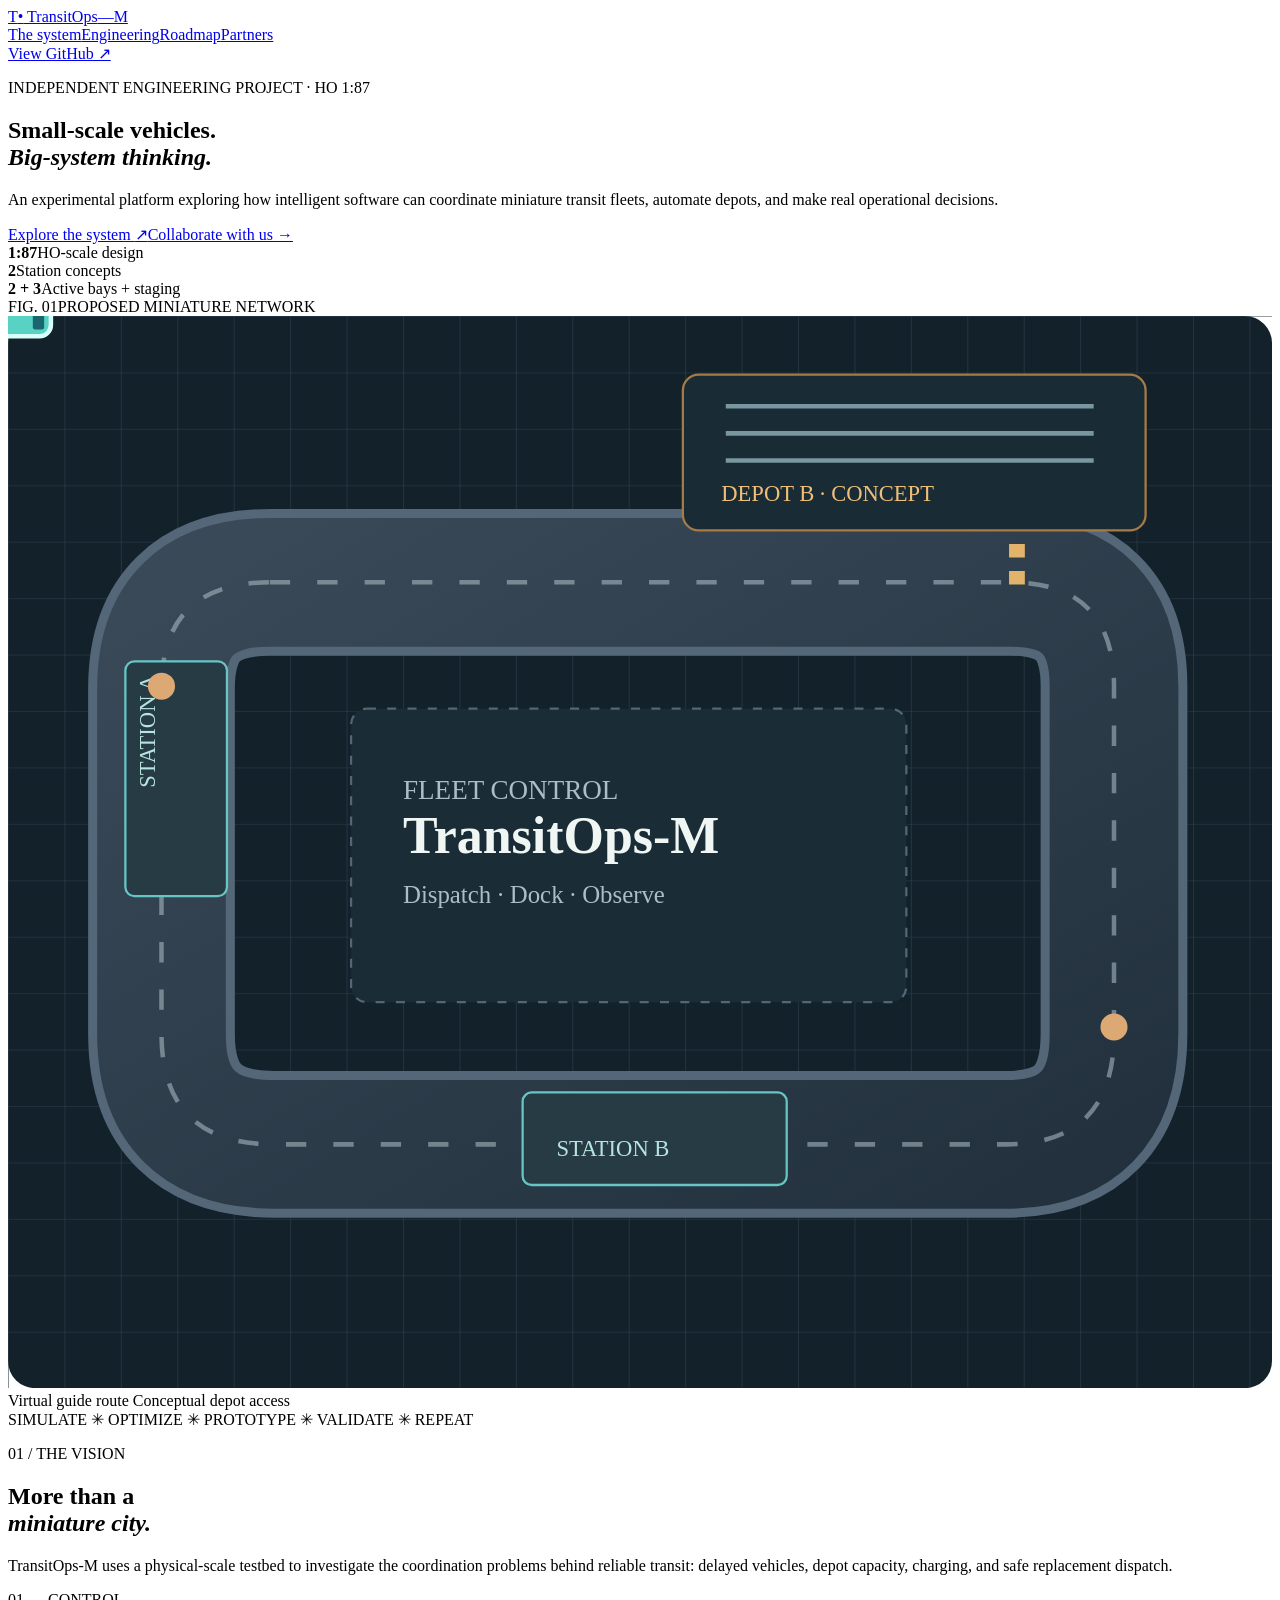
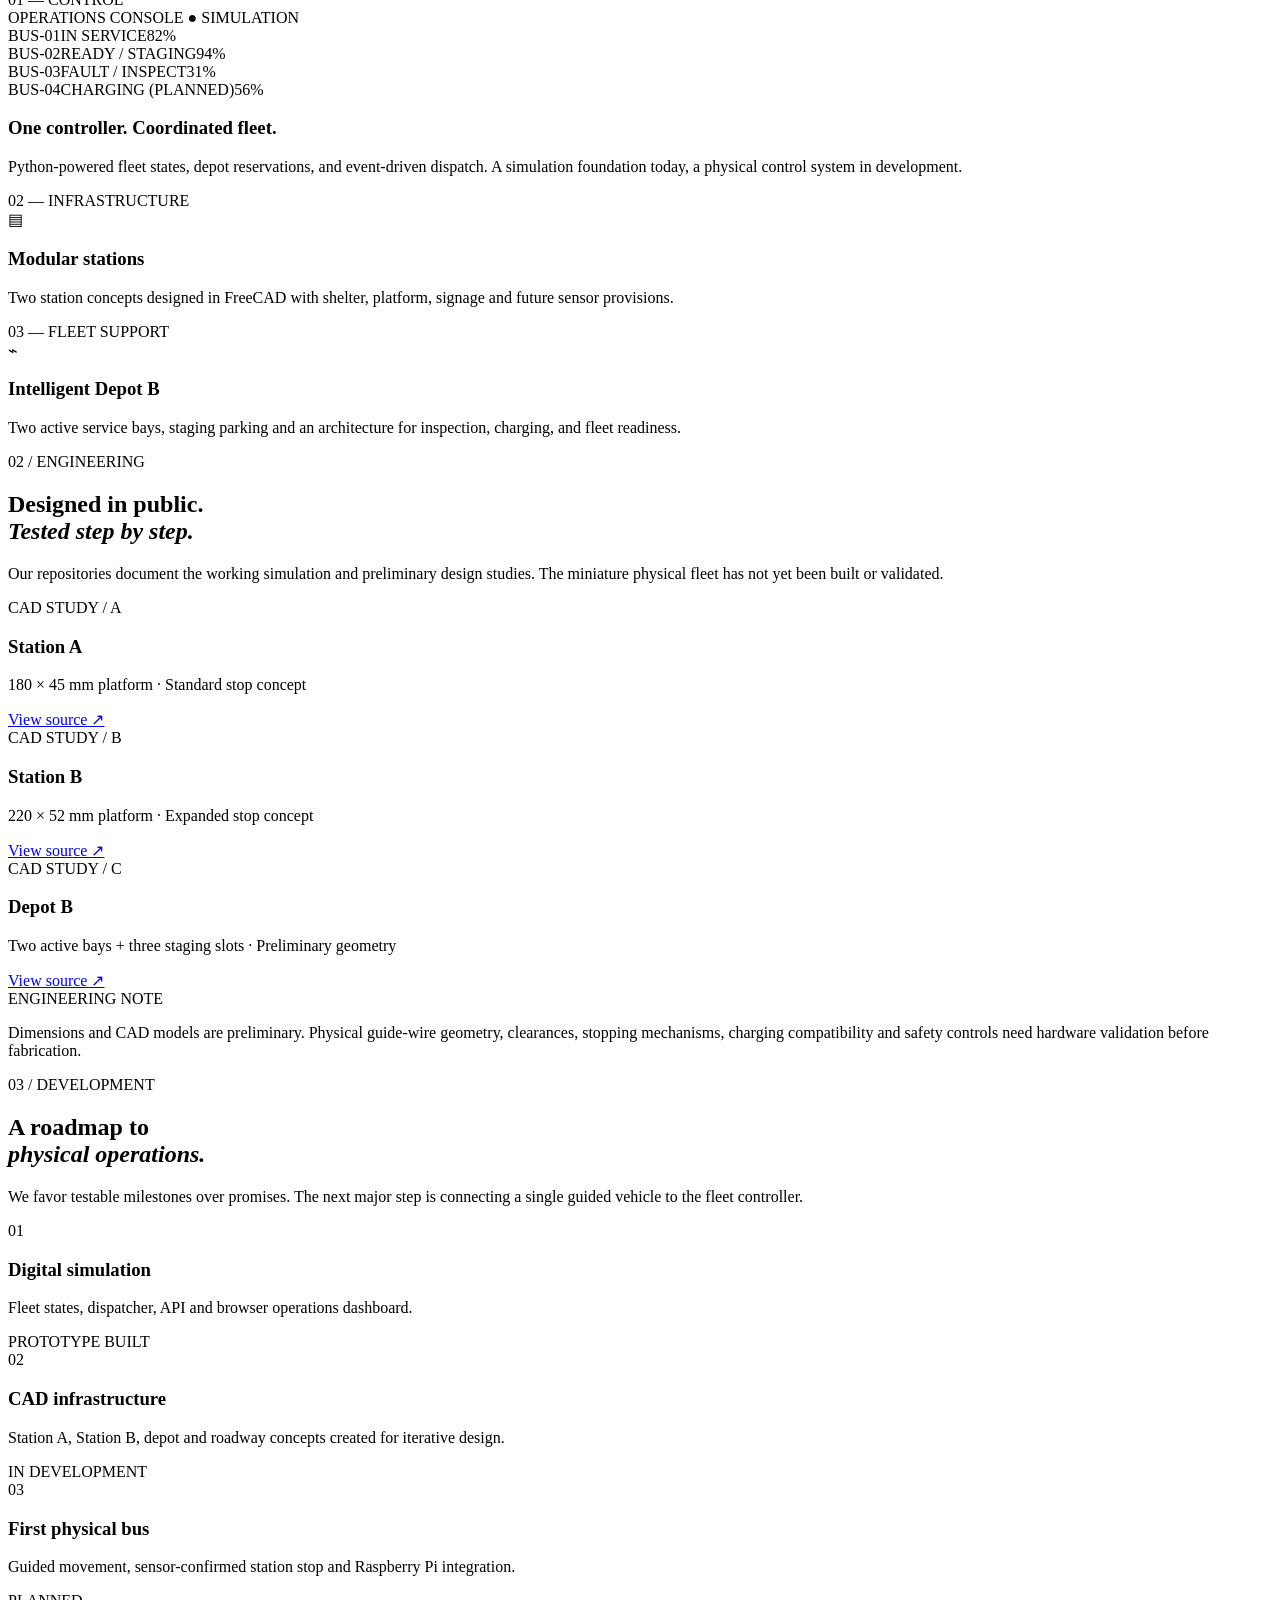
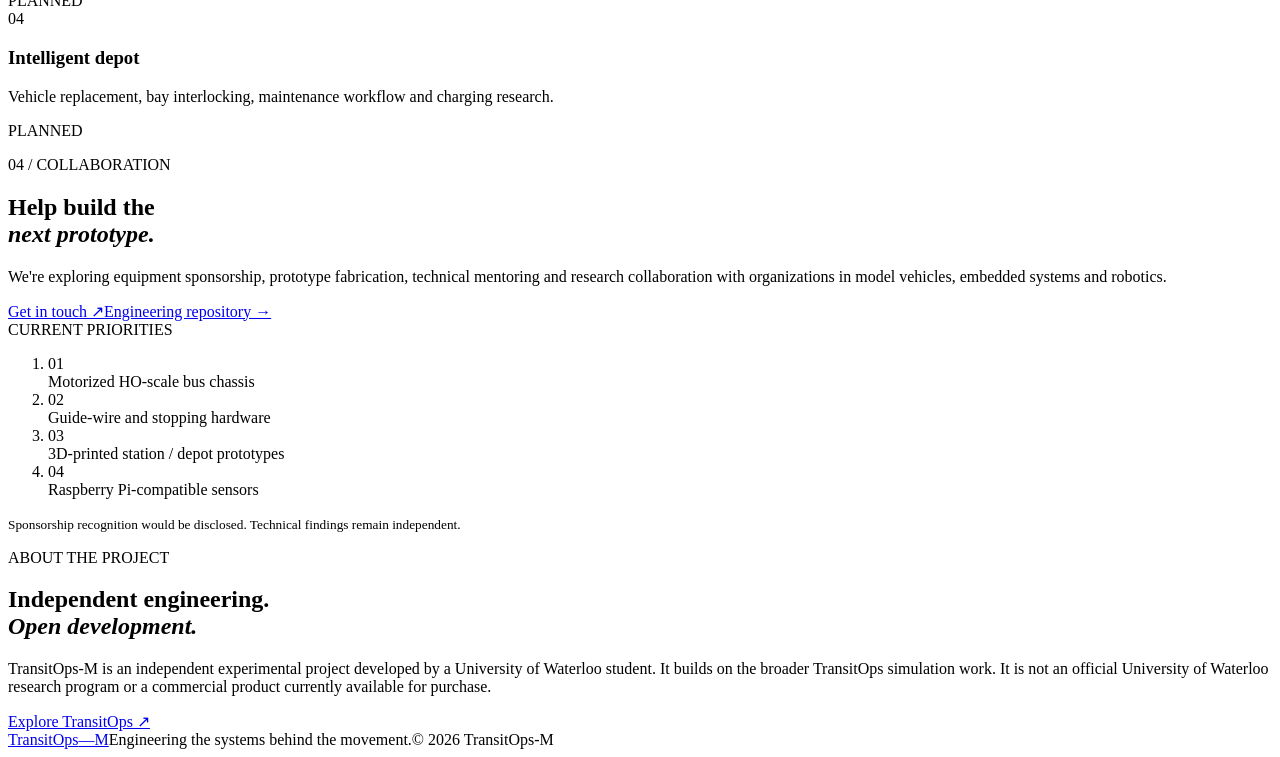
==== website/index.html @ 86047632 "feat(website): launch TransitOps-M sponsor-facing landing page" ====
<!doctype html>
<html lang="en"><head><meta charset="utf-8"><meta name="viewport" content="width=device-width,initial-scale=1">
<meta name="theme-color" content="#0c151d"><meta name="description" content="TransitOps-M is a miniature-scale engineering testbed for intelligent fleet dispatch, guided vehicles, automated stations and depot operations.">
<title>TransitOps-M — Engineering a Smarter Miniature Transit Network</title><link rel="stylesheet" href="./style.css"></head>
<body>
<header class="site-header"><a class="brand" href="#top" aria-label="TransitOps-M home"><span class="brand-icon">T<span>•</span></span> TransitOps<span class="accent">—M</span></a>
<nav aria-label="Main navigation"><a href="#system">The system</a><a href="#engineering">Engineering</a><a href="#roadmap">Roadmap</a><a href="#partners">Partners</a></nav>
<a class="header-cta" href="https://github.com/Tophacks/TransitOps-M" target="_blank" rel="noopener noreferrer">View GitHub ↗</a></header>
<main id="top">
<section class="hero container"><div class="hero-copy"><p class="eyebrow"><span class="pulse"></span> INDEPENDENT ENGINEERING PROJECT · HO 1:87</p>
<h1>Small-scale vehicles.<br><em>Big-system thinking.</em></h1>
<p class="hero-lead">An experimental platform exploring how intelligent software can coordinate miniature transit fleets, automate depots, and make real operational decisions.</p>
<div class="actions"><a class="button primary" href="#system">Explore the system <span>↗</span></a><a class="button outline" href="#partners">Collaborate with us <span>→</span></a></div>
<div class="hero-stats"><div><strong>1:87</strong><span>HO-scale design</span></div><div><strong>2</strong><span>Station concepts</span></div><div><strong>2 + 3</strong><span>Active bays + staging</span></div></div></div>
<div class="hero-art"><div class="art-label"><span>FIG. 01</span><span>PROPOSED MINIATURE NETWORK</span></div>
<svg class="network" viewBox="0 0 560 475" role="img" aria-label="Conceptual miniature route with two stations, a depot, and a guided bus"><defs><pattern id="grid" width="25" height="25" patternUnits="userSpaceOnUse"><path d="M25 0H0V25" fill="none" stroke="#30404b" stroke-width=".5"/></pattern><linearGradient id="road" x1="0" y1="0" x2="1" y2="1"><stop stop-color="#394958"/><stop offset="1" stop-color="#22313d"/></linearGradient></defs><rect width="560" height="475" rx="12" fill="#13212b"/><rect width="560" height="475" fill="url(#grid)"/>
<path d="M116 118H444Q490 118 490 164V318Q490 367 442 367H118Q68 367 68 318V165Q68 118 116 118Z" fill="none" stroke="#536778" stroke-width="65" stroke-linejoin="round"/>
<path id="route" d="M116 118H444Q490 118 490 164V318Q490 367 442 367H118Q68 367 68 318V165Q68 118 116 118Z" fill="none" stroke="url(#road)" stroke-width="57"/>
<path d="M116 118H444Q490 118 490 164V318Q490 367 442 367H118Q68 367 68 318V165Q68 118 116 118Z" fill="none" stroke="#b1c2c9" stroke-width="2" stroke-dasharray="9 12" opacity=".55"/>
<path d="M447 119L447 62H330" fill="none" stroke="#e1b36b" stroke-width="7" stroke-dasharray="6 6"/><rect x="299" y="26" width="205" height="69" rx="7" fill="#192c36" stroke="#a77b45"/><path d="M318 40h163M318 52h163M318 64h163" stroke="#7a96a0" stroke-width="2"/><text x="316" y="82" font-size="10" fill="#efbe79">DEPOT B · CONCEPT</text>
<rect x="52" y="153" width="45" height="104" rx="4" fill="#263b44" stroke="#67c6c5"/><text x="65" y="209" font-size="10" transform="rotate(-90 65 209)" fill="#b6e5df">STATION A</text>
<rect x="228" y="344" width="117" height="41" rx="4" fill="#263b44" stroke="#67c6c5"/><text x="243" y="372" font-size="10" fill="#b6e5df">STATION B</text>
<rect x="152" y="174" width="246" height="130" rx="7" fill="#1a2c35" stroke="#516775" stroke-dasharray="4 5"/><text x="175" y="214" fill="#aabec7" font-size="12">FLEET CONTROL</text><text x="175" y="238" fill="#eff6f4" font-size="23" font-weight="700">TransitOps-M</text><text x="175" y="260" fill="#aabec7" font-size="11">Dispatch · Dock · Observe</text>
<g class="moving-bus"><rect x="-19" y="-9" width="38" height="18" rx="5" fill="#57d2c3" stroke="#d9fffa" stroke-width="2"/><rect x="-13" y="-6" width="20" height="5" rx="1.5" fill="#1c5660"/><rect x="11" y="-6" width="5" height="12" rx="1" fill="#1b6570"/></g>
<circle cx="490" cy="315" r="6" fill="#dca975"/><circle cx="68" cy="164" r="6" fill="#dca975"/></svg>
<div class="art-bottom"><span><i class="legend-line"></i> Virtual guide route</span><span><i class="legend-dot"></i> Conceptual depot access</span></div></div></section>
<div class="ticker"><div class="container">SIMULATE <span>✳</span> OPTIMIZE <span>✳</span> PROTOTYPE <span>✳</span> VALIDATE <span>✳</span> REPEAT</div></div>
<section class="section container" id="system"><div class="section-intro"><div><p class="eyebrow">01 / THE VISION</p><h2>More than a<br><em>miniature city.</em></h2></div><p>TransitOps-M uses a physical-scale testbed to investigate the coordination problems behind reliable transit: delayed vehicles, depot capacity, charging, and safe replacement dispatch.</p></div>
<div class="feature-grid">
<article class="feature feature-wide"><span class="feature-num">01 — CONTROL</span><div class="feature-visual"><div class="signal"><div class="signal-title">OPERATIONS CONSOLE <span class="status-pulse">● SIMULATION</span></div><div class="fleet-line"><span>BUS-01</span><span class="green">IN SERVICE</span><span>82%</span></div><div class="fleet-line"><span>BUS-02</span><span>READY / STAGING</span><span>94%</span></div><div class="fleet-line"><span>BUS-03</span><span class="amber">FAULT / INSPECT</span><span>31%</span></div><div class="fleet-line"><span>BUS-04</span><span>CHARGING (PLANNED)</span><span>56%</span></div></div></div><h3>One controller. Coordinated fleet.</h3><p>Python-powered fleet states, depot reservations, and event-driven dispatch. A simulation foundation today, a physical control system in development.</p></article>
<article class="feature"><span class="feature-num">02 — INFRASTRUCTURE</span><div class="icon-tile">▤</div><h3>Modular stations</h3><p>Two station concepts designed in FreeCAD with shelter, platform, signage and future sensor provisions.</p></article>
<article class="feature"><span class="feature-num">03 — FLEET SUPPORT</span><div class="icon-tile">⌁</div><h3>Intelligent Depot B</h3><p>Two active service bays, staging parking and an architecture for inspection, charging, and fleet readiness.</p></article>
</div></section>
<section class="section alt" id="engineering"><div class="container"><div class="section-intro"><div><p class="eyebrow">02 / ENGINEERING</p><h2>Designed in public.<br><em>Tested step by step.</em></h2></div><p>Our repositories document the working simulation and preliminary design studies. The miniature physical fleet has not yet been built or validated.</p></div>
<div class="build-grid"><article><span>CAD STUDY / A</span><div class="schematic station-a"><div class="roofline"></div><div class="pillars"><i></i><i></i><i></i><i></i></div><div class="platformline"></div></div><h3>Station A</h3><p>180 × 45 mm platform · Standard stop concept</p><a href="https://github.com/Tophacks/TransitOps-M/tree/main/cad/station-a">View source ↗</a></article>
<article><span>CAD STUDY / B</span><div class="schematic station-b"><div class="roofline"></div><div class="pillars"><i></i><i></i><i></i><i></i></div><div class="platformline"></div></div><h3>Station B</h3><p>220 × 52 mm platform · Expanded stop concept</p><a href="https://github.com/Tophacks/TransitOps-M/tree/main/cad/station-b">View source ↗</a></article>
<article><span>CAD STUDY / C</span><div class="schematic depot"><div class="depot-top"><i></i><i></i></div><div class="depot-bottom"><i></i><i></i><i></i></div></div><h3>Depot B</h3><p>Two active bays + three staging slots · Preliminary geometry</p><a href="https://github.com/Tophacks/TransitOps-M/tree/main/cad/depot-b">View source ↗</a></article></div>
<div class="technical-note"><span>ENGINEERING NOTE</span><p>Dimensions and CAD models are preliminary. Physical guide-wire geometry, clearances, stopping mechanisms, charging compatibility and safety controls need hardware validation before fabrication.</p></div></div></section>
<section class="section container" id="roadmap"><div class="section-intro"><div><p class="eyebrow">03 / DEVELOPMENT</p><h2>A roadmap to<br><em>physical operations.</em></h2></div><p>We favor testable milestones over promises. The next major step is connecting a single guided vehicle to the fleet controller.</p></div>
<div class="timeline"><article><span class="step">01</span><div><h3>Digital simulation</h3><p>Fleet states, dispatcher, API and browser operations dashboard.</p></div><span class="stage done">PROTOTYPE BUILT</span></article>
<article><span class="step">02</span><div><h3>CAD infrastructure</h3><p>Station A, Station B, depot and roadway concepts created for iterative design.</p></div><span class="stage ongoing">IN DEVELOPMENT</span></article>
<article><span class="step">03</span><div><h3>First physical bus</h3><p>Guided movement, sensor-confirmed station stop and Raspberry Pi integration.</p></div><span class="stage">PLANNED</span></article>
<article><span class="step">04</span><div><h3>Intelligent depot</h3><p>Vehicle replacement, bay interlocking, maintenance workflow and charging research.</p></div><span class="stage">PLANNED</span></article></div></section>
<section class="section dark-band" id="partners"><div class="container partner-grid"><div><p class="eyebrow">04 / COLLABORATION</p><h2>Help build the<br><em>next prototype.</em></h2><p>We're exploring equipment sponsorship, prototype fabrication, technical mentoring and research collaboration with organizations in model vehicles, embedded systems and robotics.</p><div class="actions"><a class="button primary" href="mailto:n2powell@uwaterloo.ca?subject=TransitOps-M%20Collaboration">Get in touch ↗</a><a class="button outline" href="https://github.com/Tophacks/TransitOps-M">Engineering repository →</a></div></div>
<div class="partner-panel"><span>CURRENT PRIORITIES</span><ol><li><span>01</span><div>Motorized HO-scale bus chassis</div></li><li><span>02</span><div>Guide-wire and stopping hardware</div></li><li><span>03</span><div>3D-printed station / depot prototypes</div></li><li><span>04</span><div>Raspberry Pi-compatible sensors</div></li></ol><small>Sponsorship recognition would be disclosed. Technical findings remain independent.</small></div></div></section>
<section class="section container about"><p class="eyebrow">ABOUT THE PROJECT</p><h2>Independent engineering.<br><em>Open development.</em></h2><p>TransitOps-M is an independent experimental project developed by a University of Waterloo student. It builds on the broader TransitOps simulation work. It is not an official University of Waterloo research program or a commercial product currently available for purchase.</p><a href="https://github.com/Tophacks/TransitOps">Explore TransitOps ↗</a></section>
</main><footer><div class="container footer-row"><a class="brand" href="#top">TransitOps<span class="accent">—M</span></a><span>Engineering the systems behind the movement.</span><span>© <span id="year">2026</span> TransitOps-M</span></div></footer>
<script src="./script.js"></script></body></html>
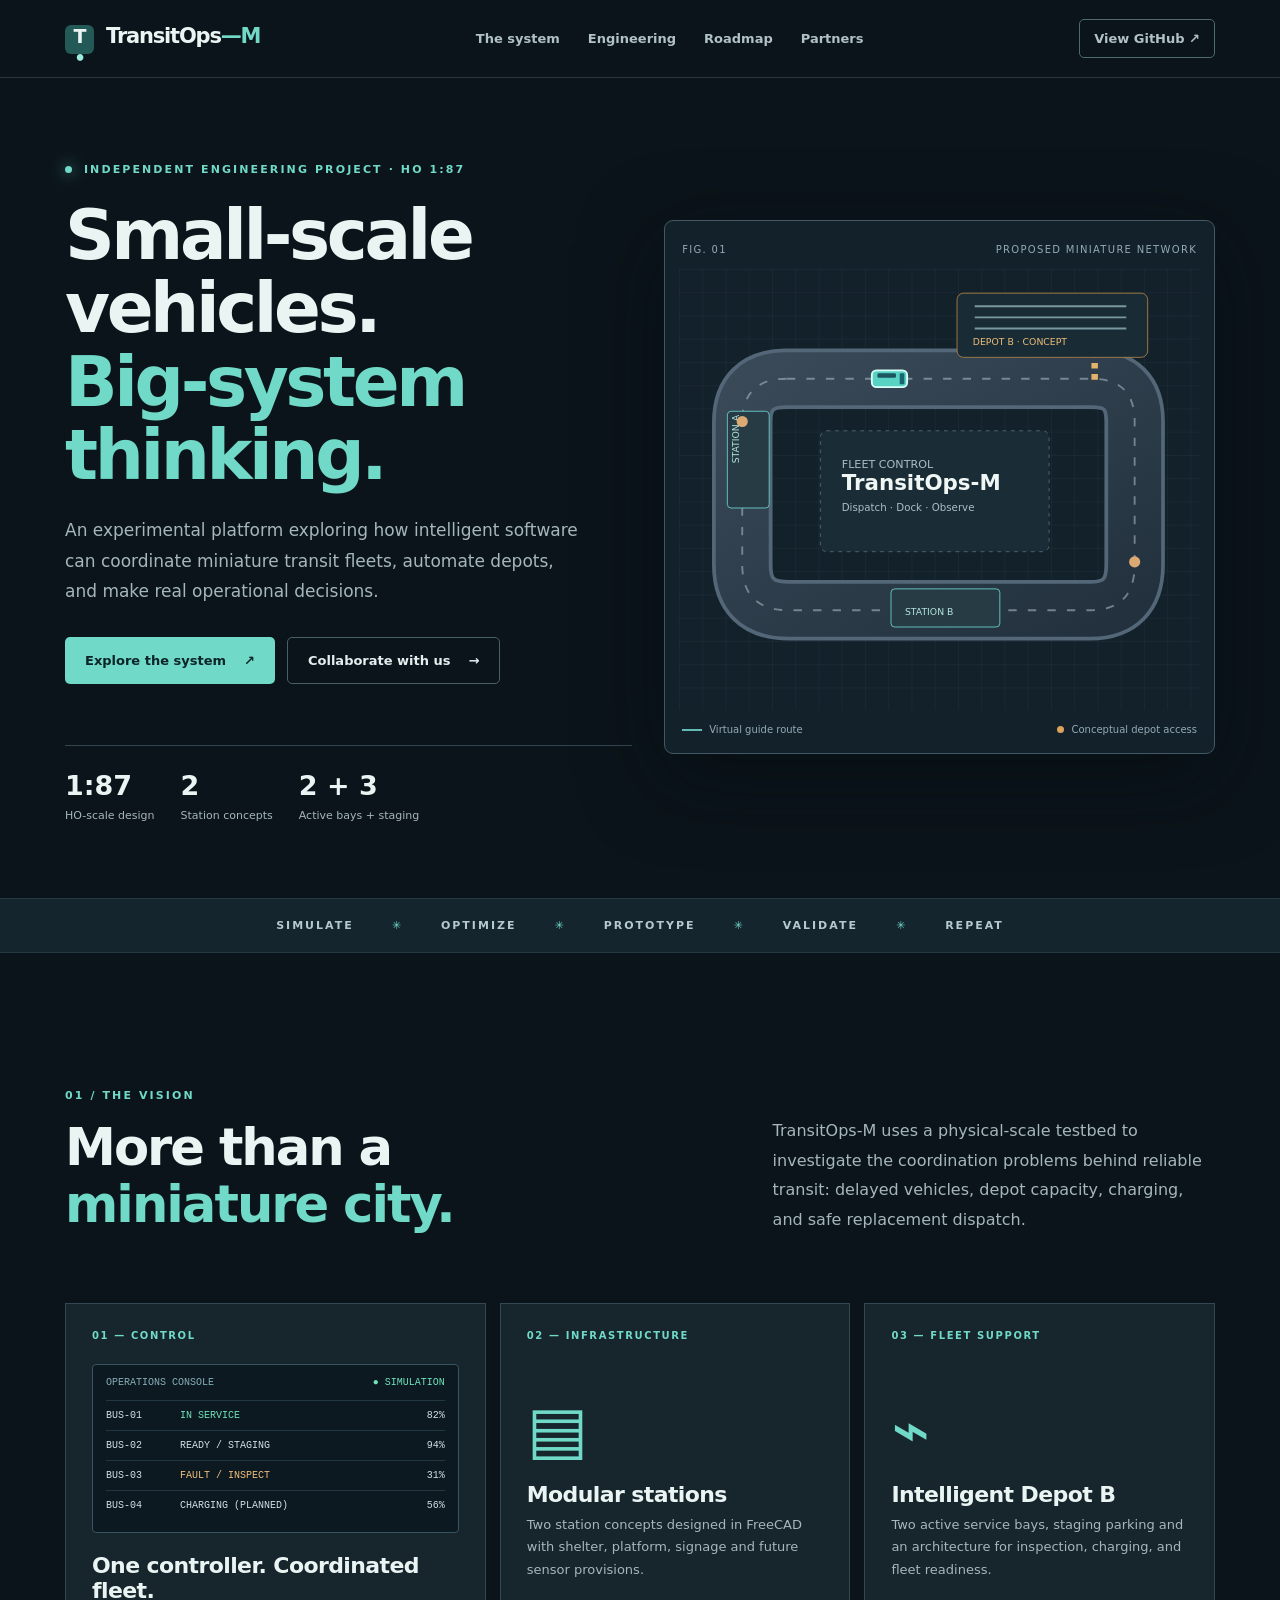
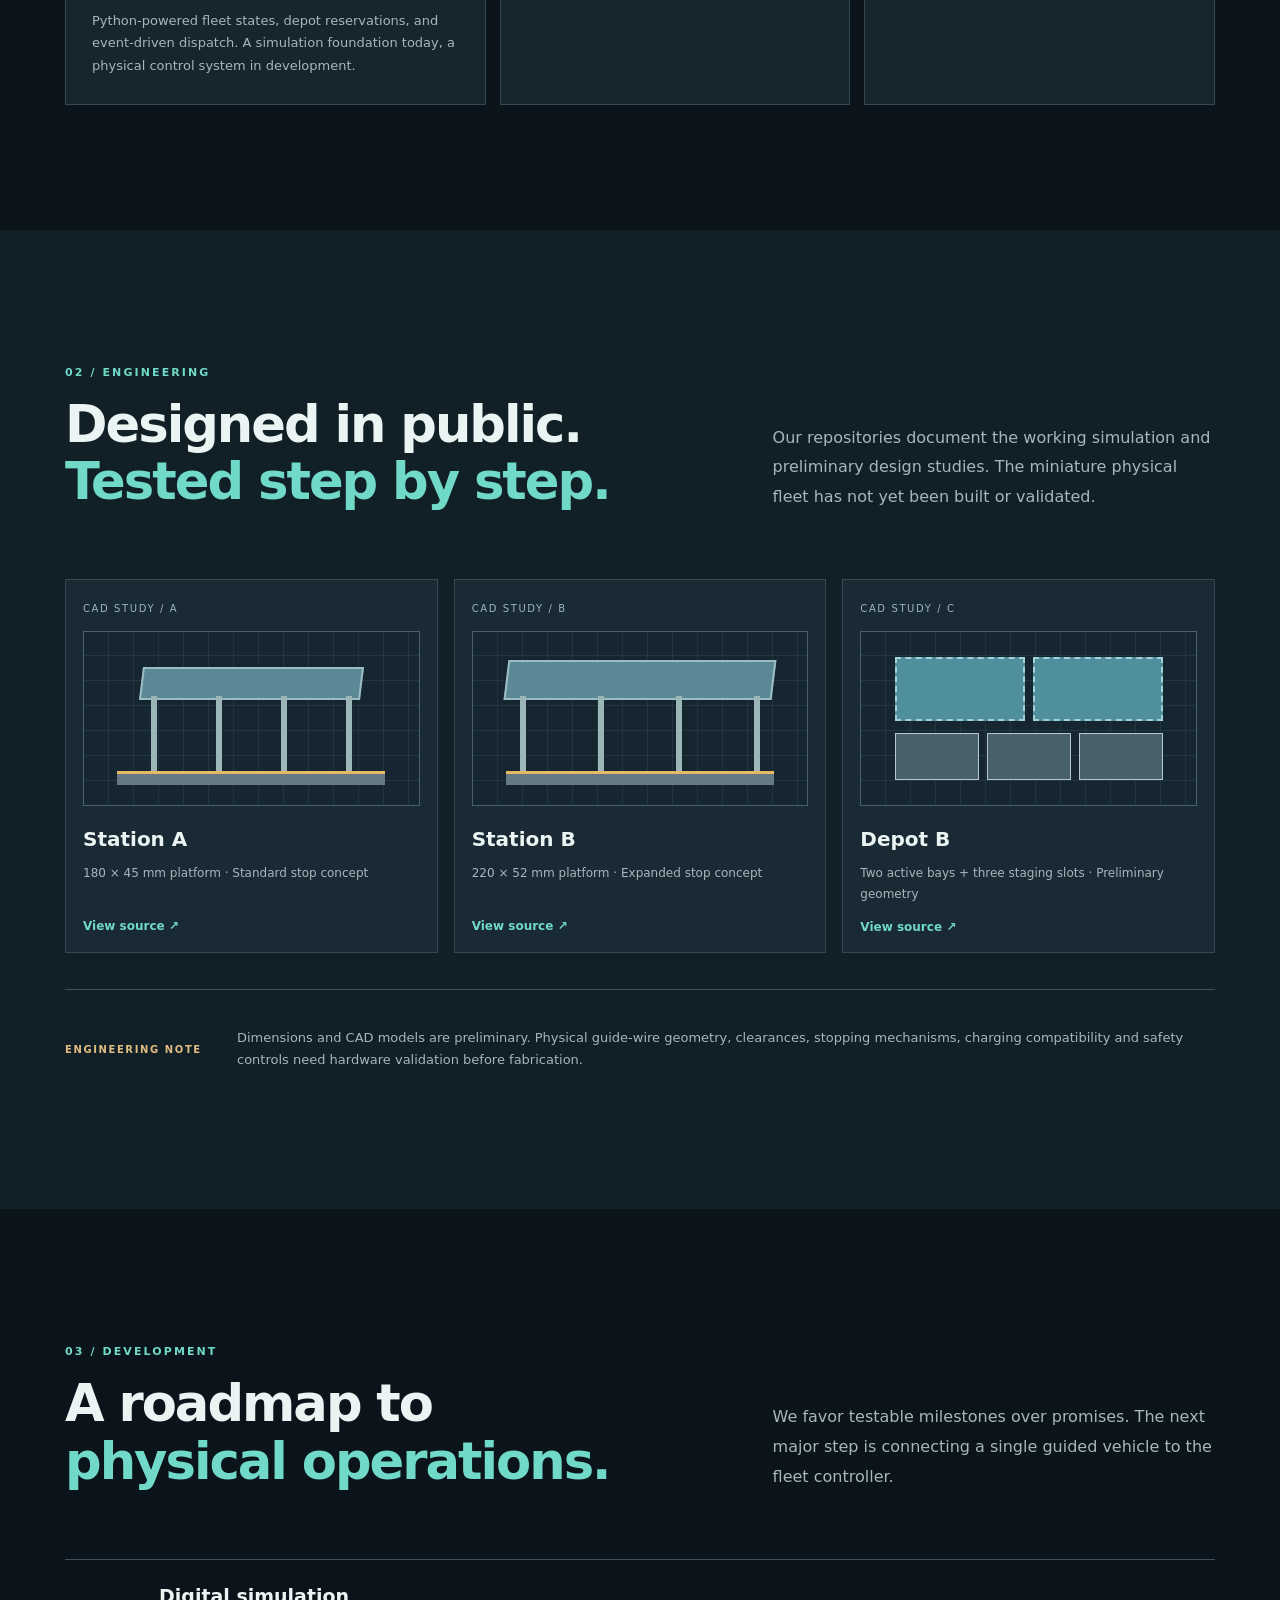
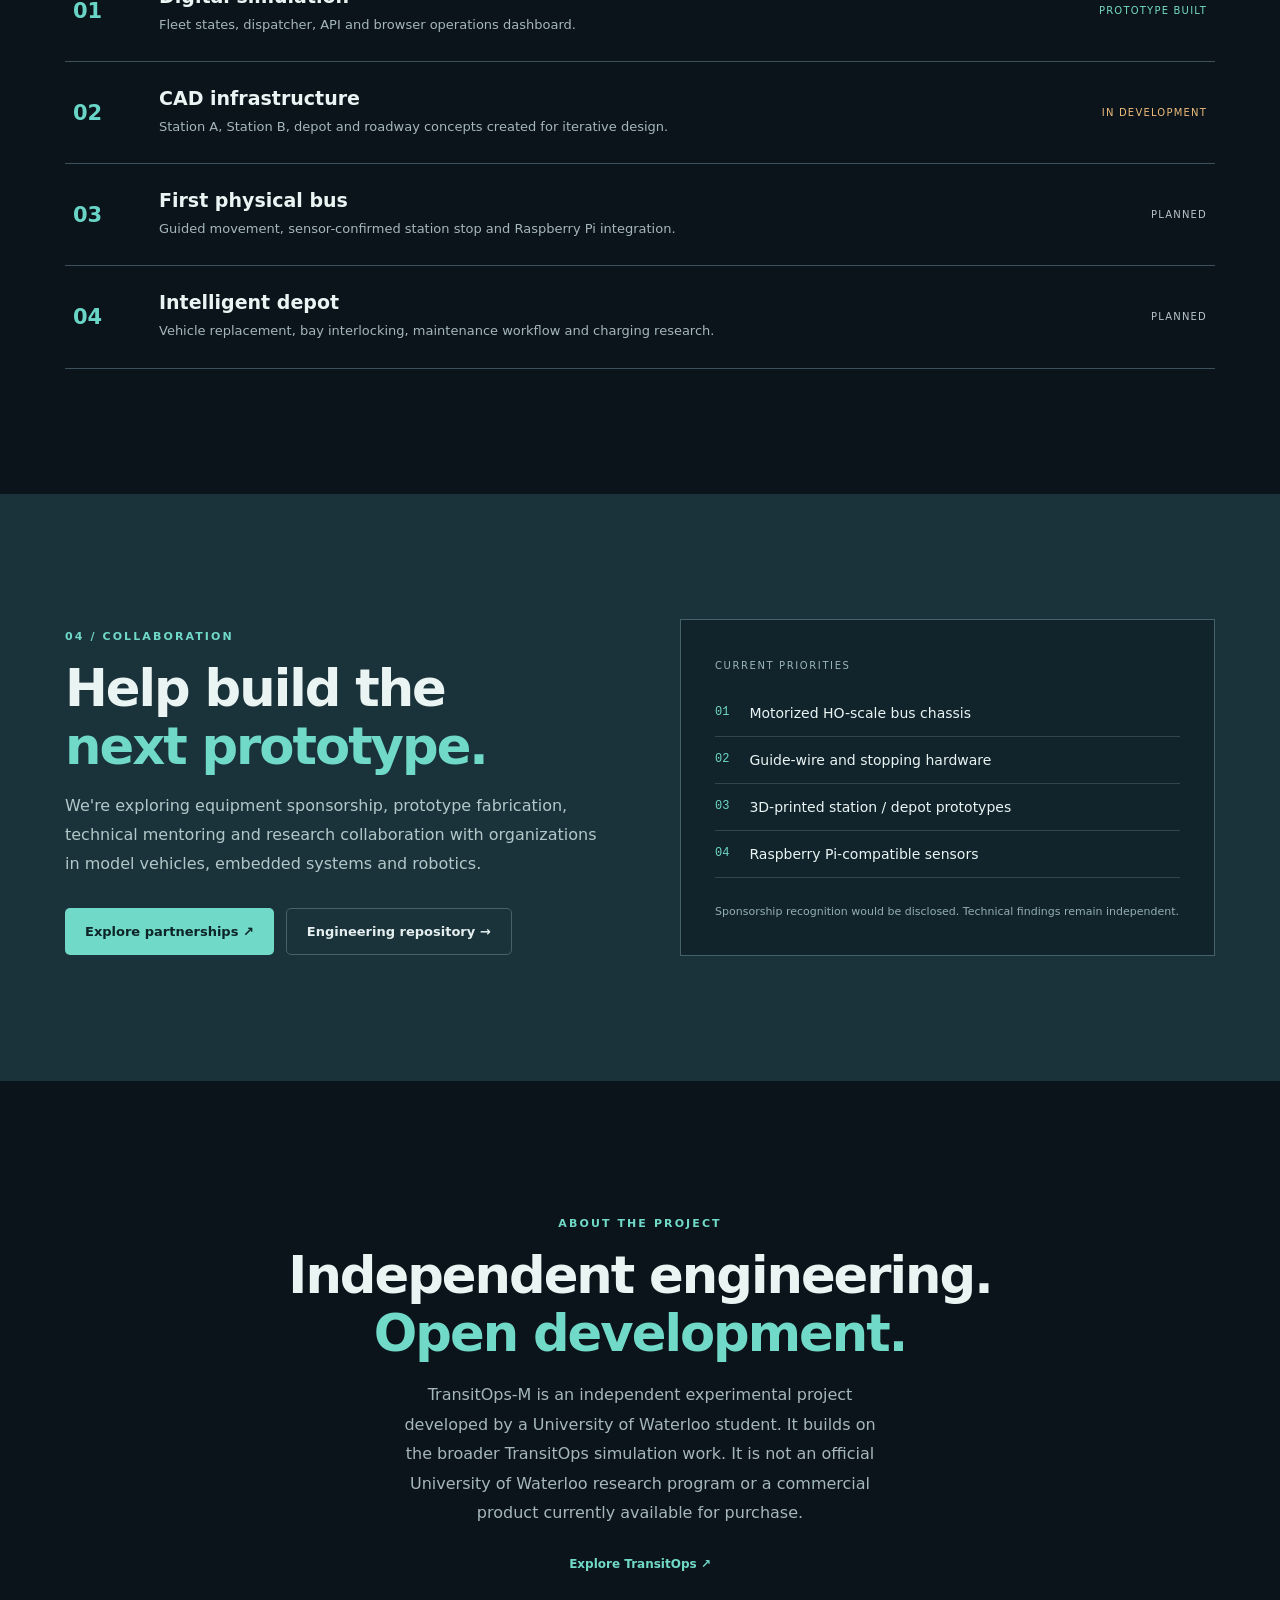
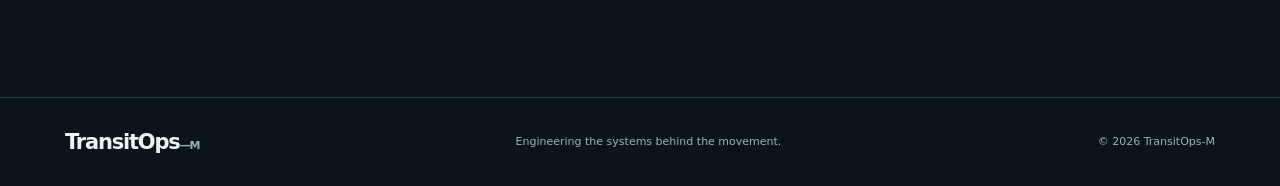
==== commit 11e6f633: "feat(website): link dedicated partnership page" ====
--- a/website/index.html
+++ b/website/index.html
@@ -4,13 +4,13 @@
 <title>TransitOps-M — Engineering a Smarter Miniature Transit Network</title><link rel="stylesheet" href="./style.css"></head>
 <body>
 <header class="site-header"><a class="brand" href="#top" aria-label="TransitOps-M home"><span class="brand-icon">T<span>•</span></span> TransitOps<span class="accent">—M</span></a>
-<nav aria-label="Main navigation"><a href="#system">The system</a><a href="#engineering">Engineering</a><a href="#roadmap">Roadmap</a><a href="#partners">Partners</a></nav>
+<nav aria-label="Main navigation"><a href="#system">The system</a><a href="#engineering">Engineering</a><a href="#roadmap">Roadmap</a><a href="./partners.html">Partners</a></nav>
 <a class="header-cta" href="https://github.com/Tophacks/TransitOps-M" target="_blank" rel="noopener noreferrer">View GitHub ↗</a></header>
 <main id="top">
 <section class="hero container"><div class="hero-copy"><p class="eyebrow"><span class="pulse"></span> INDEPENDENT ENGINEERING PROJECT · HO 1:87</p>
 <h1>Small-scale vehicles.<br><em>Big-system thinking.</em></h1>
 <p class="hero-lead">An experimental platform exploring how intelligent software can coordinate miniature transit fleets, automate depots, and make real operational decisions.</p>
-<div class="actions"><a class="button primary" href="#system">Explore the system <span>↗</span></a><a class="button outline" href="#partners">Collaborate with us <span>→</span></a></div>
+<div class="actions"><a class="button primary" href="#system">Explore the system <span>↗</span></a><a class="button outline" href="./partners.html">Collaborate with us <span>→</span></a></div>
 <div class="hero-stats"><div><strong>1:87</strong><span>HO-scale design</span></div><div><strong>2</strong><span>Station concepts</span></div><div><strong>2 + 3</strong><span>Active bays + staging</span></div></div></div>
 <div class="hero-art"><div class="art-label"><span>FIG. 01</span><span>PROPOSED MINIATURE NETWORK</span></div>
 <svg class="network" viewBox="0 0 560 475" role="img" aria-label="Conceptual miniature route with two stations, a depot, and a guided bus"><defs><pattern id="grid" width="25" height="25" patternUnits="userSpaceOnUse"><path d="M25 0H0V25" fill="none" stroke="#30404b" stroke-width=".5"/></pattern><linearGradient id="road" x1="0" y1="0" x2="1" y2="1"><stop stop-color="#394958"/><stop offset="1" stop-color="#22313d"/></linearGradient></defs><rect width="560" height="475" rx="12" fill="#13212b"/><rect width="560" height="475" fill="url(#grid)"/>
@@ -41,7 +41,7 @@
 <article><span class="step">02</span><div><h3>CAD infrastructure</h3><p>Station A, Station B, depot and roadway concepts created for iterative design.</p></div><span class="stage ongoing">IN DEVELOPMENT</span></article>
 <article><span class="step">03</span><div><h3>First physical bus</h3><p>Guided movement, sensor-confirmed station stop and Raspberry Pi integration.</p></div><span class="stage">PLANNED</span></article>
 <article><span class="step">04</span><div><h3>Intelligent depot</h3><p>Vehicle replacement, bay interlocking, maintenance workflow and charging research.</p></div><span class="stage">PLANNED</span></article></div></section>
-<section class="section dark-band" id="partners"><div class="container partner-grid"><div><p class="eyebrow">04 / COLLABORATION</p><h2>Help build the<br><em>next prototype.</em></h2><p>We're exploring equipment sponsorship, prototype fabrication, technical mentoring and research collaboration with organizations in model vehicles, embedded systems and robotics.</p><div class="actions"><a class="button primary" href="mailto:n2powell@uwaterloo.ca?subject=TransitOps-M%20Collaboration">Get in touch ↗</a><a class="button outline" href="https://github.com/Tophacks/TransitOps-M">Engineering repository →</a></div></div>
+<section class="section dark-band" id="partners"><div class="container partner-grid"><div><p class="eyebrow">04 / COLLABORATION</p><h2>Help build the<br><em>next prototype.</em></h2><p>We're exploring equipment sponsorship, prototype fabrication, technical mentoring and research collaboration with organizations in model vehicles, embedded systems and robotics.</p><div class="actions"><a class="button primary" href="./partners.html">Explore partnerships ↗</a><a class="button outline" href="https://github.com/Tophacks/TransitOps-M">Engineering repository →</a></div></div>
 <div class="partner-panel"><span>CURRENT PRIORITIES</span><ol><li><span>01</span><div>Motorized HO-scale bus chassis</div></li><li><span>02</span><div>Guide-wire and stopping hardware</div></li><li><span>03</span><div>3D-printed station / depot prototypes</div></li><li><span>04</span><div>Raspberry Pi-compatible sensors</div></li></ol><small>Sponsorship recognition would be disclosed. Technical findings remain independent.</small></div></div></section>
 <section class="section container about"><p class="eyebrow">ABOUT THE PROJECT</p><h2>Independent engineering.<br><em>Open development.</em></h2><p>TransitOps-M is an independent experimental project developed by a University of Waterloo student. It builds on the broader TransitOps simulation work. It is not an official University of Waterloo research program or a commercial product currently available for purchase.</p><a href="https://github.com/Tophacks/TransitOps">Explore TransitOps ↗</a></section>
 </main><footer><div class="container footer-row"><a class="brand" href="#top">TransitOps<span class="accent">—M</span></a><span>Engineering the systems behind the movement.</span><span>© <span id="year">2026</span> TransitOps-M</span></div></footer>
--- a/website/style.css
+++ b/website/style.css
@@ -0,0 +1 @@
+:root{color-scheme:dark;--bg:#0b141a;--panel:#17232c;--text:#eaf4f3;--muted:#a5b7bc;--cyan:#70d9c7;--border:#344851}*{box-sizing:border-box}html{scroll-behavior:smooth}body{margin:0;background:var(--bg);color:var(--text);font-family:Inter,ui-sans-serif,system-ui,-apple-system,"Segoe UI",sans-serif}a{color:inherit;text-decoration:none}a:focus-visible,button:focus-visible{outline:3px solid var(--cyan);outline-offset:4px}.container{width:min(1150px,calc(100% - 48px));margin:0 auto}.site-header{height:78px;display:flex;align-items:center;justify-content:space-between;gap:24px;padding:0 max(24px,calc((100vw - 1150px)/2));border-bottom:1px solid #293740}.brand{white-space:nowrap;font-size:21px;font-weight:760;letter-spacing:-1.2px}.brand-icon{display:inline-grid;place-items:center;height:29px;width:29px;border-radius:6px;background:#235a58;font-size:19px;margin-right:6px}.brand-icon span{color:#9bece0}.accent{color:var(--cyan)}nav{display:flex;gap:28px}nav a,.header-cta{font-size:13px;font-weight:600;color:#b0c2c7}nav a:hover,a:hover{color:var(--cyan)}.header-cta{border:1px solid #4e6b70;border-radius:5px;padding:11px 14px}.hero{display:grid;grid-template-columns:1.03fr 1fr;align-items:center;gap:32px;min-height:665px;padding-top:74px;padding-bottom:76px}.eyebrow{color:var(--cyan);font-size:11px;font-weight:800;letter-spacing:2.1px}.pulse{display:inline-block;width:7px;height:7px;background:var(--cyan);border-radius:100%;margin-right:6px;box-shadow:0 0 15px #64cebd}.hero h1{font-size:clamp(43px,5.4vw,74px);line-height:1.06;margin:23px 0;font-weight:800;letter-spacing:-3.4px}em{font-style:normal;color:var(--cyan)}.hero-lead{font-size:17px;line-height:1.8;color:var(--muted);max-width:515px}.actions{display:flex;flex-wrap:wrap;gap:12px;margin-top:30px}.button{display:inline-flex;gap:18px;align-items:center;justify-content:space-between;font-size:13px;font-weight:750;padding:15px 20px;border-radius:5px}.primary{color:#0d2528;background:var(--cyan)}.primary:hover{background:#a5efe4;color:#0d2528}.outline{border:1px solid #496069;color:#e4eeee}.hero-stats{display:flex;gap:26px;border-top:1px solid #334650;margin-top:61px;padding-top:24px}.hero-stats div{display:flex;flex-direction:column;gap:8px}.hero-stats strong{font-size:27px}.hero-stats span{font-size:11px;color:var(--muted)}.hero-art{border:1px solid #435864;background:#13212b;padding:14px;border-radius:9px;box-shadow:0 22px 80px #040b1080}.art-label,.art-bottom{display:flex;justify-content:space-between;gap:12px;font-size:10px;letter-spacing:1.3px;color:#93abb6;padding:9px 3px 14px}.art-bottom{padding:14px 3px 4px;letter-spacing:0}.art-bottom span{display:flex;align-items:center;gap:7px}.legend-line{width:20px;height:2px;background:#61bbb4}.legend-dot{height:7px;width:7px;border-radius:100%;background:#dba35c}.network{width:100%;display:block}.ticker{border-top:1px solid #263841;border-bottom:1px solid #263841;background:#15252d}.ticker .container{padding:20px 0;display:flex;gap:38px;justify-content:center;font-size:11px;font-weight:800;letter-spacing:2px;color:#b5c9ce}.ticker span{color:var(--cyan)}.section{padding-top:125px;padding-bottom:125px;scroll-margin-top:50px}.section-intro{display:grid;grid-template-columns:1.2fr .8fr;align-items:end;gap:44px;margin-bottom:52px}h2{font-size:clamp(38px,4vw,59px);line-height:1.12;letter-spacing:-2px;margin:17px 0;font-weight:750}.section-intro>p,.about>p:not(.eyebrow){font-size:16px;line-height:1.85;color:var(--muted);max-width:500px}.feature-grid{display:grid;grid-template-columns:1.2fr 1fr 1fr;gap:14px}.feature{background:#17252d;border:1px solid #344752;padding:26px;min-height:335px;display:flex;flex-direction:column}.feature h3{font-size:22px;letter-spacing:-.6px;margin:20px 0 7px}.feature p{font-size:13px;line-height:1.75;color:var(--muted);margin:0}.feature-num{font-size:10px;color:var(--cyan);font-weight:800;letter-spacing:1.6px}.feature-visual{margin:23px 0 0}.signal{padding:12px 13px;background:#0c1921;border:1px solid #355464;border-radius:4px;font:10px ui-monospace,Consolas,monospace}.signal-title{display:flex;justify-content:space-between;gap:8px;color:#87afb8;margin-bottom:12px}.status-pulse,.green{color:#70e3bb}.amber{color:#f2bd7a}.fleet-line{display:grid;grid-template-columns:65px 1fr 33px;gap:9px;border-top:1px solid #223741;padding:9px 0;color:#d0e1e6}.fleet-line span:last-child{text-align:right}.icon-tile{margin-top:56px;font-size:65px;color:var(--cyan);line-height:1}.alt{background:#111f27}.build-grid{display:grid;grid-template-columns:repeat(3,1fr);gap:16px}.build-grid article{border:1px solid #344752;background:#1a2a34;padding:17px}.build-grid article>span,.partner-panel>span{font-size:10px;letter-spacing:1.6px;color:#9ab5bc}.build-grid h3{margin:21px 0 4px;font-size:20px}.build-grid p{font-size:12px;color:var(--muted);line-height:1.7;min-height:40px}.build-grid a,.about>a{color:var(--cyan);font-size:12px;font-weight:750}.schematic{margin-top:15px;height:175px;position:relative;overflow:hidden;border:1px solid #48616b;background:repeating-linear-gradient(0deg,transparent 0 24px,#2f4751 25px),repeating-linear-gradient(90deg,#162630 0 24px,#2b434b 25px)}.roofline{position:absolute;left:17%;right:17%;height:19%;top:20%;background:#5a8894;border:2px solid #9cbcc4;transform:skewX(-7deg)}.pillars{position:absolute;display:flex;justify-content:space-between;left:20%;right:20%;top:37%;height:43%}.pillars i{width:6px;background:#9cb5b6}.platformline{position:absolute;bottom:12%;left:10%;width:80%;height:8%;background:#657883;border-top:3px solid #e4ba67}.station-b .roofline{left:10%;right:10%;top:16%;height:23%}.station-b .pillars{left:14%;right:14%}.depot-top,.depot-bottom{display:flex;gap:8px;position:absolute;left:10%;width:80%}.depot-top{top:14%;height:37%}.depot-bottom{top:58%;height:27%}.depot-top i{background:#508f9e;border:2px dashed #a2d1d7;flex:1}.depot-bottom i{background:#49616b;border:1px solid #b5c5c8;flex:1}.technical-note{display:grid;grid-template-columns:150px 1fr;align-items:center;gap:22px;border-top:1px solid #3d5059;margin-top:36px;padding-top:24px}.technical-note span{color:#e0bc82;font-size:10px;letter-spacing:1.6px;font-weight:750}.technical-note p{color:var(--muted);font-size:13px;line-height:1.7}.timeline article{display:grid;grid-template-columns:60px 1fr 160px;gap:26px;align-items:center;border-top:1px solid #3c515b;padding:25px 8px}.timeline article:last-child{border-bottom:1px solid #3c515b}.step{font-size:21px;color:#69d5c6;font-weight:750}.timeline h3{font-size:19px;margin:0}.timeline p{font-size:13px;color:var(--muted);line-height:1.7;margin:7px 0 0}.stage{font-size:10px;letter-spacing:1.2px;text-align:right;color:#b6c4c9}.stage.done{color:#74dcc2}.stage.ongoing{color:#edbc7c}.dark-band{background:#1a323a}.partner-grid{display:grid;grid-template-columns:1fr 1fr;gap:80px;align-items:center}.partner-grid p:not(.eyebrow){color:#b2c7c9;line-height:1.8}.partner-panel{background:#11242c;border:1px solid #45616a;padding:34px}.partner-panel ol{padding:0;list-style:none;margin:17px 0 24px}.partner-panel li{display:flex;gap:20px;padding:15px 0;border-bottom:1px solid #30454e;font-size:14px}.partner-panel li span{color:var(--cyan);font:12px monospace}.partner-panel small{color:#95adb5;font-size:11px;line-height:1.8;display:block}.about{text-align:center;max-width:730px}.about>p:not(.eyebrow){margin:18px auto 25px}footer{border-top:1px solid #2d4149;padding:32px 0}.footer-row{display:flex;justify-content:space-between;align-items:center;gap:20px}.footer-row span{font-size:11px;color:#9db2b6}@media(max-width:950px){nav{gap:14px}.hero{grid-template-columns:1fr;gap:36px}.hero-copy{max-width:700px}.hero-art{max-width:650px}.feature-grid{grid-template-columns:1fr 1fr}.feature-wide{grid-column:span 2}.partner-grid{gap:30px}}@media(max-width:650px){.container{width:min(100% - 30px,1150px)}.site-header{height:65px;padding:0 15px}.site-header nav{display:none}.header-cta{font-size:11px;padding:9px}.brand{font-size:18px}.hero{padding-top:48px;min-height:0}.hero h1{letter-spacing:-2px}.hero-stats{margin-top:36px;gap:18px}.hero-stats strong{font-size:22px}.ticker .container{gap:11px;flex-wrap:wrap;font-size:9px}.section{padding-top:78px;padding-bottom:78px}.section-intro,.partner-grid{grid-template-columns:1fr;gap:10px}.feature-grid,.build-grid{grid-template-columns:1fr}.feature-wide{grid-column:auto}.feature{min-height:0}.timeline article{grid-template-columns:36px 1fr;gap:12px}.stage{grid-column:2;text-align:left}.technical-note{grid-template-columns:1fr;gap:2px}.footer-row{flex-direction:column;align-items:start}}@media(prefers-reduced-motion:reduce){html{scroll-behavior:auto}}
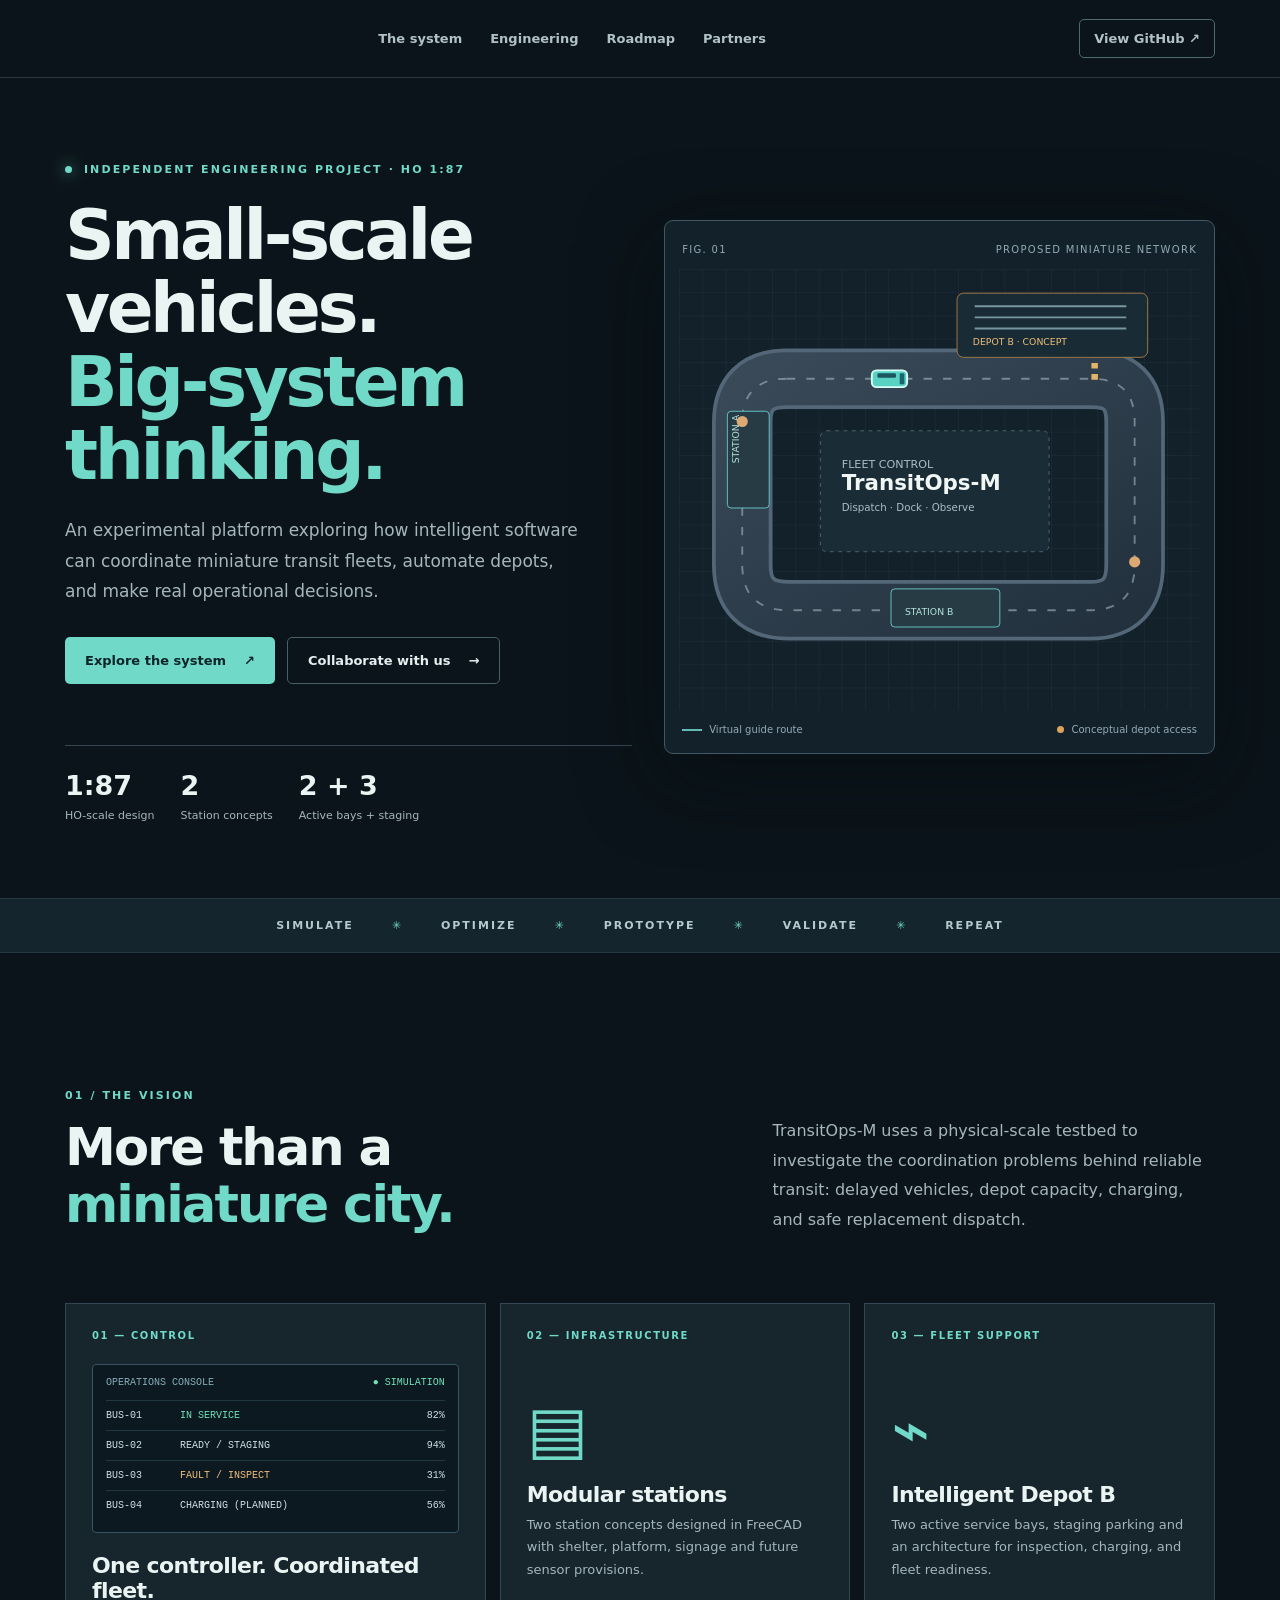
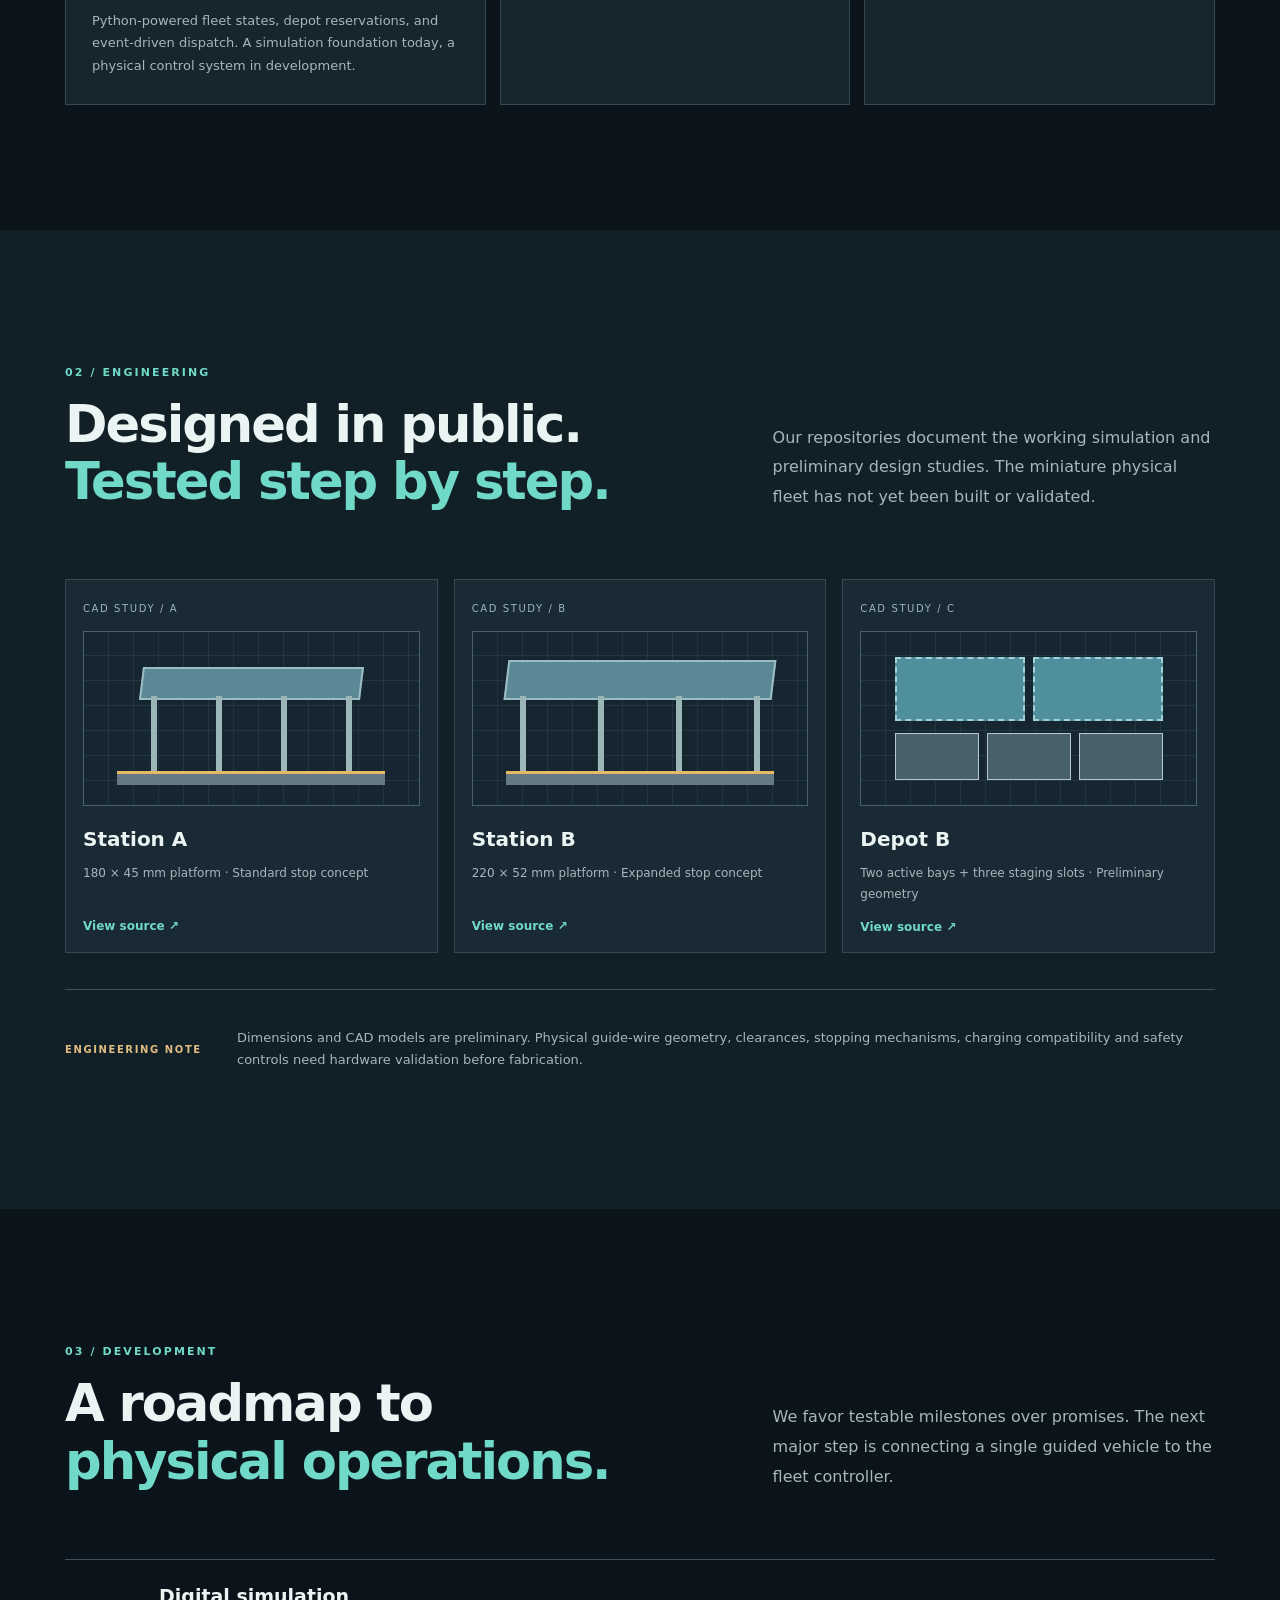
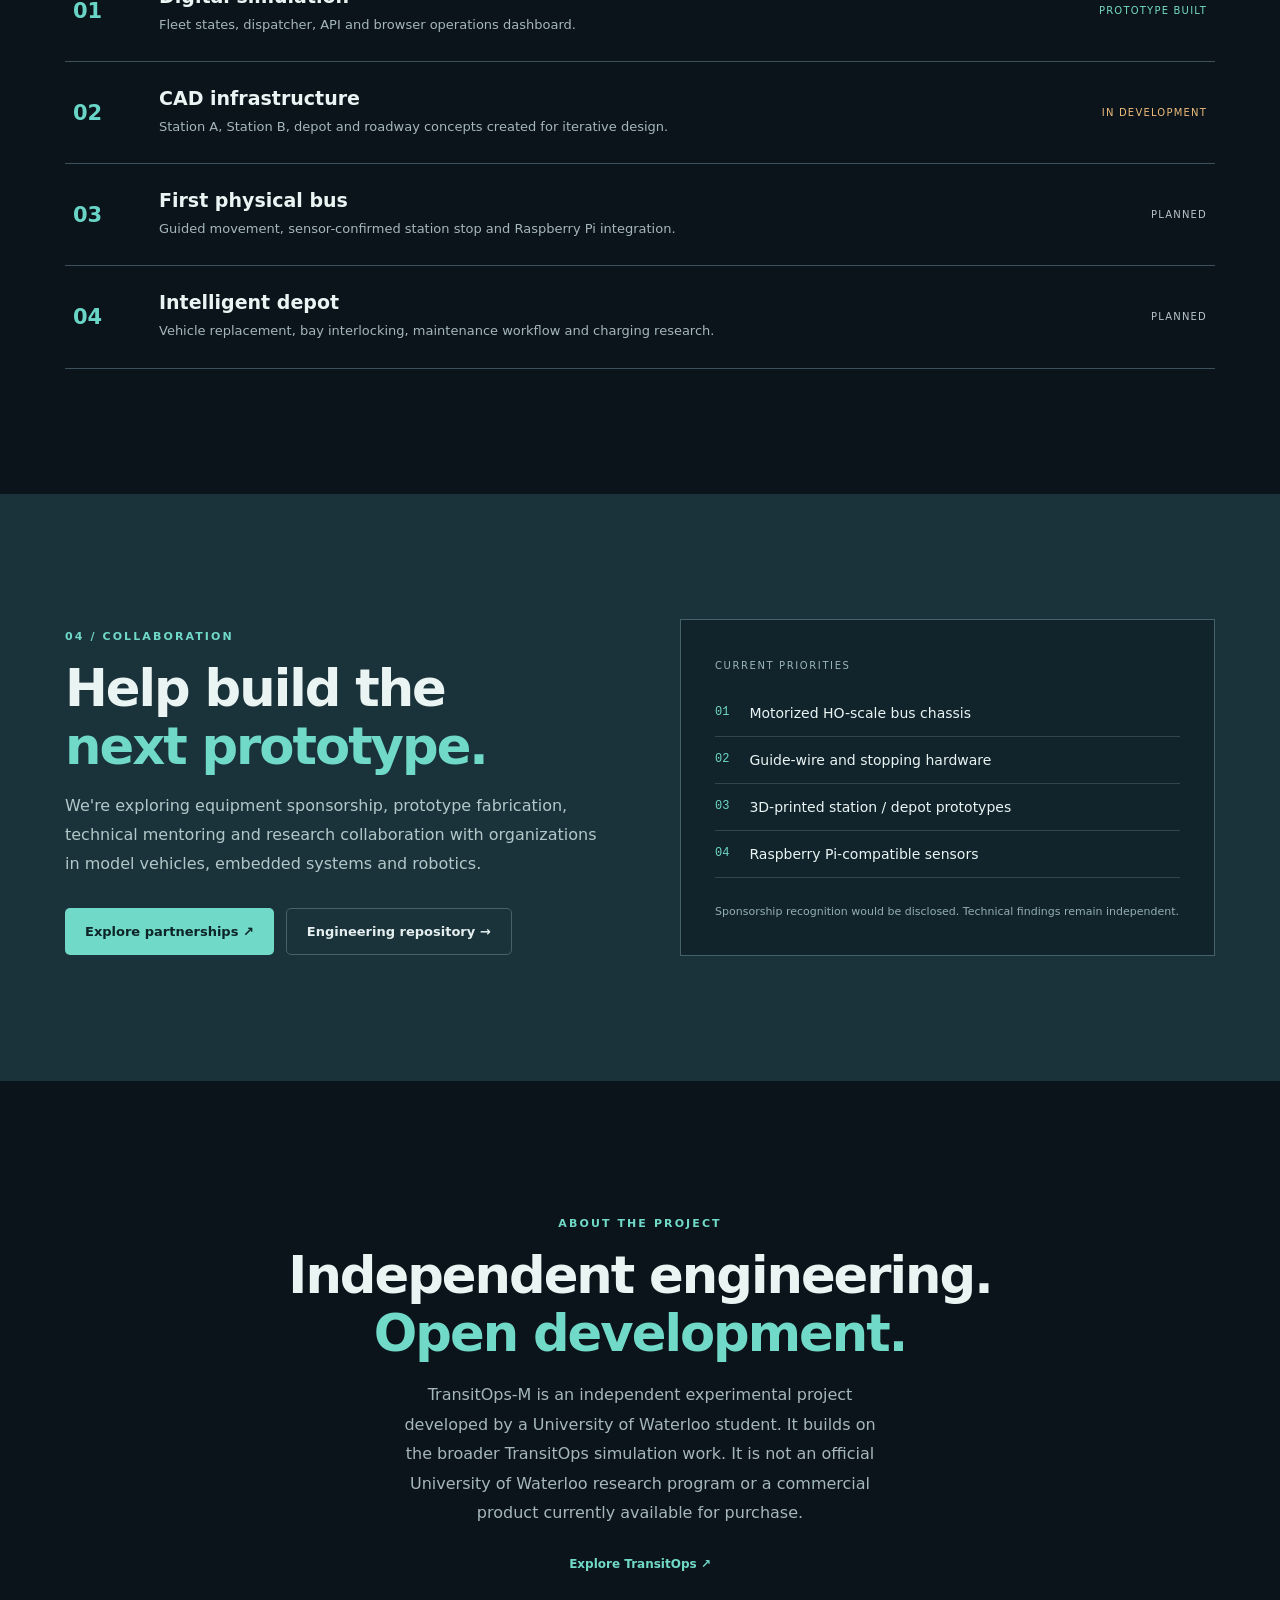
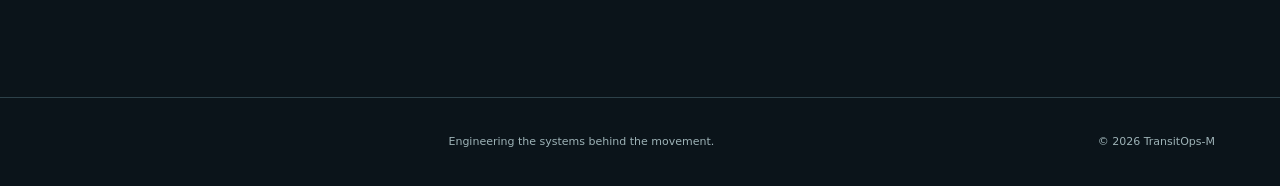
==== commit a81693a5: "Use TransitOps-M logo across site header and footer" ====
--- a/website/index.html
+++ b/website/index.html
@@ -1,9 +1,9 @@
 <!doctype html>
-<html lang="en"><head><meta charset="utf-8"><meta name="viewport" content="width=device-width,initial-scale=1">
+<html lang="en"><head><link rel="icon" href="./assets/favicon.svg" type="image/svg+xml"><meta charset="utf-8"><meta name="viewport" content="width=device-width,initial-scale=1">
 <meta name="theme-color" content="#0c151d"><meta name="description" content="TransitOps-M is a miniature-scale engineering testbed for intelligent fleet dispatch, guided vehicles, automated stations and depot operations.">
 <title>TransitOps-M — Engineering a Smarter Miniature Transit Network</title><link rel="stylesheet" href="./style.css"></head>
 <body>
-<header class="site-header"><a class="brand" href="#top" aria-label="TransitOps-M home"><span class="brand-icon">T<span>•</span></span> TransitOps<span class="accent">—M</span></a>
+<header class="site-header"><a class="brand brand-logo" href="#top" aria-label="TransitOps-M home"><img src="./assets/transitopsm-logo.svg" alt="TransitOps-M" class="site-logo"></a>
 <nav aria-label="Main navigation"><a href="#system">The system</a><a href="#engineering">Engineering</a><a href="#roadmap">Roadmap</a><a href="./partners.html">Partners</a></nav>
 <a class="header-cta" href="https://github.com/Tophacks/TransitOps-M" target="_blank" rel="noopener noreferrer">View GitHub ↗</a></header>
 <main id="top">
@@ -44,5 +44,5 @@
 <section class="section dark-band" id="partners"><div class="container partner-grid"><div><p class="eyebrow">04 / COLLABORATION</p><h2>Help build the<br><em>next prototype.</em></h2><p>We're exploring equipment sponsorship, prototype fabrication, technical mentoring and research collaboration with organizations in model vehicles, embedded systems and robotics.</p><div class="actions"><a class="button primary" href="./partners.html">Explore partnerships ↗</a><a class="button outline" href="https://github.com/Tophacks/TransitOps-M">Engineering repository →</a></div></div>
 <div class="partner-panel"><span>CURRENT PRIORITIES</span><ol><li><span>01</span><div>Motorized HO-scale bus chassis</div></li><li><span>02</span><div>Guide-wire and stopping hardware</div></li><li><span>03</span><div>3D-printed station / depot prototypes</div></li><li><span>04</span><div>Raspberry Pi-compatible sensors</div></li></ol><small>Sponsorship recognition would be disclosed. Technical findings remain independent.</small></div></div></section>
 <section class="section container about"><p class="eyebrow">ABOUT THE PROJECT</p><h2>Independent engineering.<br><em>Open development.</em></h2><p>TransitOps-M is an independent experimental project developed by a University of Waterloo student. It builds on the broader TransitOps simulation work. It is not an official University of Waterloo research program or a commercial product currently available for purchase.</p><a href="https://github.com/Tophacks/TransitOps">Explore TransitOps ↗</a></section>
-</main><footer><div class="container footer-row"><a class="brand" href="#top">TransitOps<span class="accent">—M</span></a><span>Engineering the systems behind the movement.</span><span>© <span id="year">2026</span> TransitOps-M</span></div></footer>
+</main><footer><div class="container footer-row"><a class="brand brand-logo" href="#top" aria-label="TransitOps-M home"><img src="./assets/transitopsm-logo.svg" alt="TransitOps-M" class="site-logo footer-site-logo"></a><span>Engineering the systems behind the movement.</span><span>© <span id="year">2026</span> TransitOps-M</span></div></footer>
 <script src="./script.js"></script></body></html>
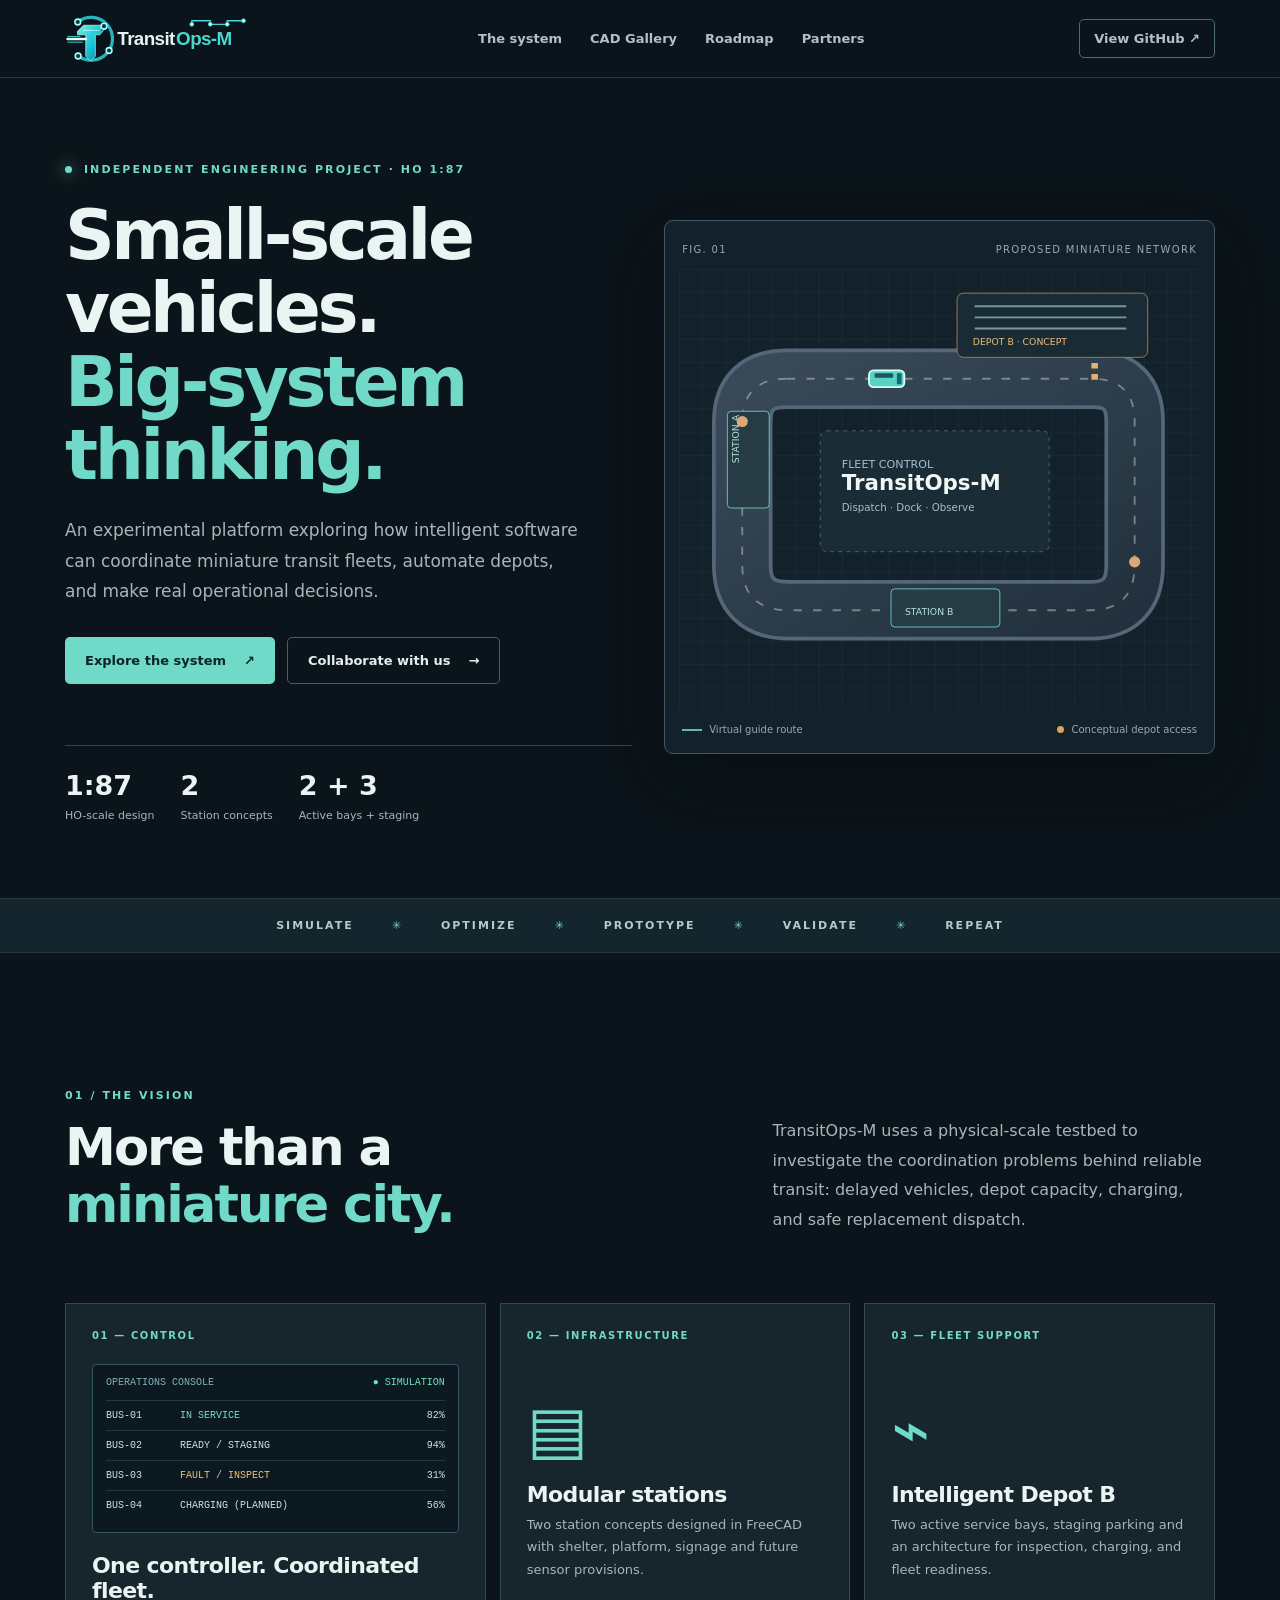
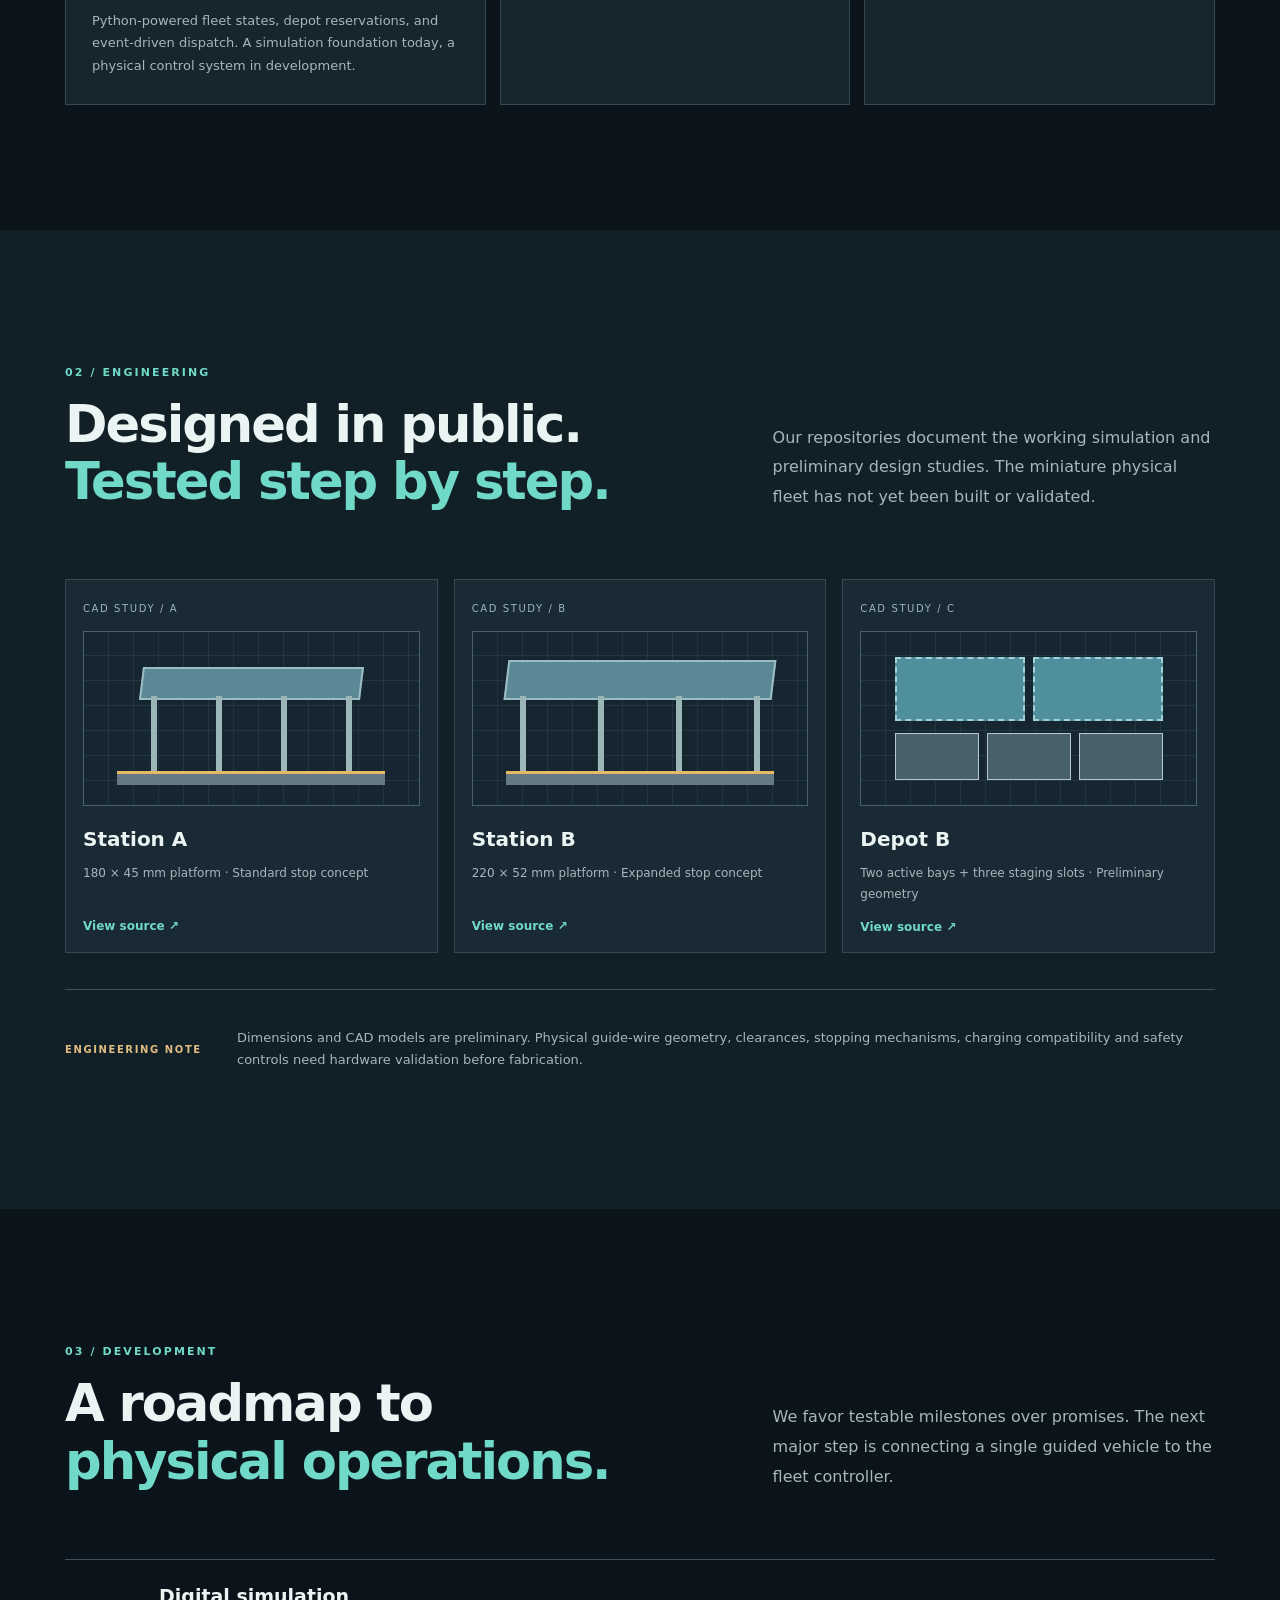
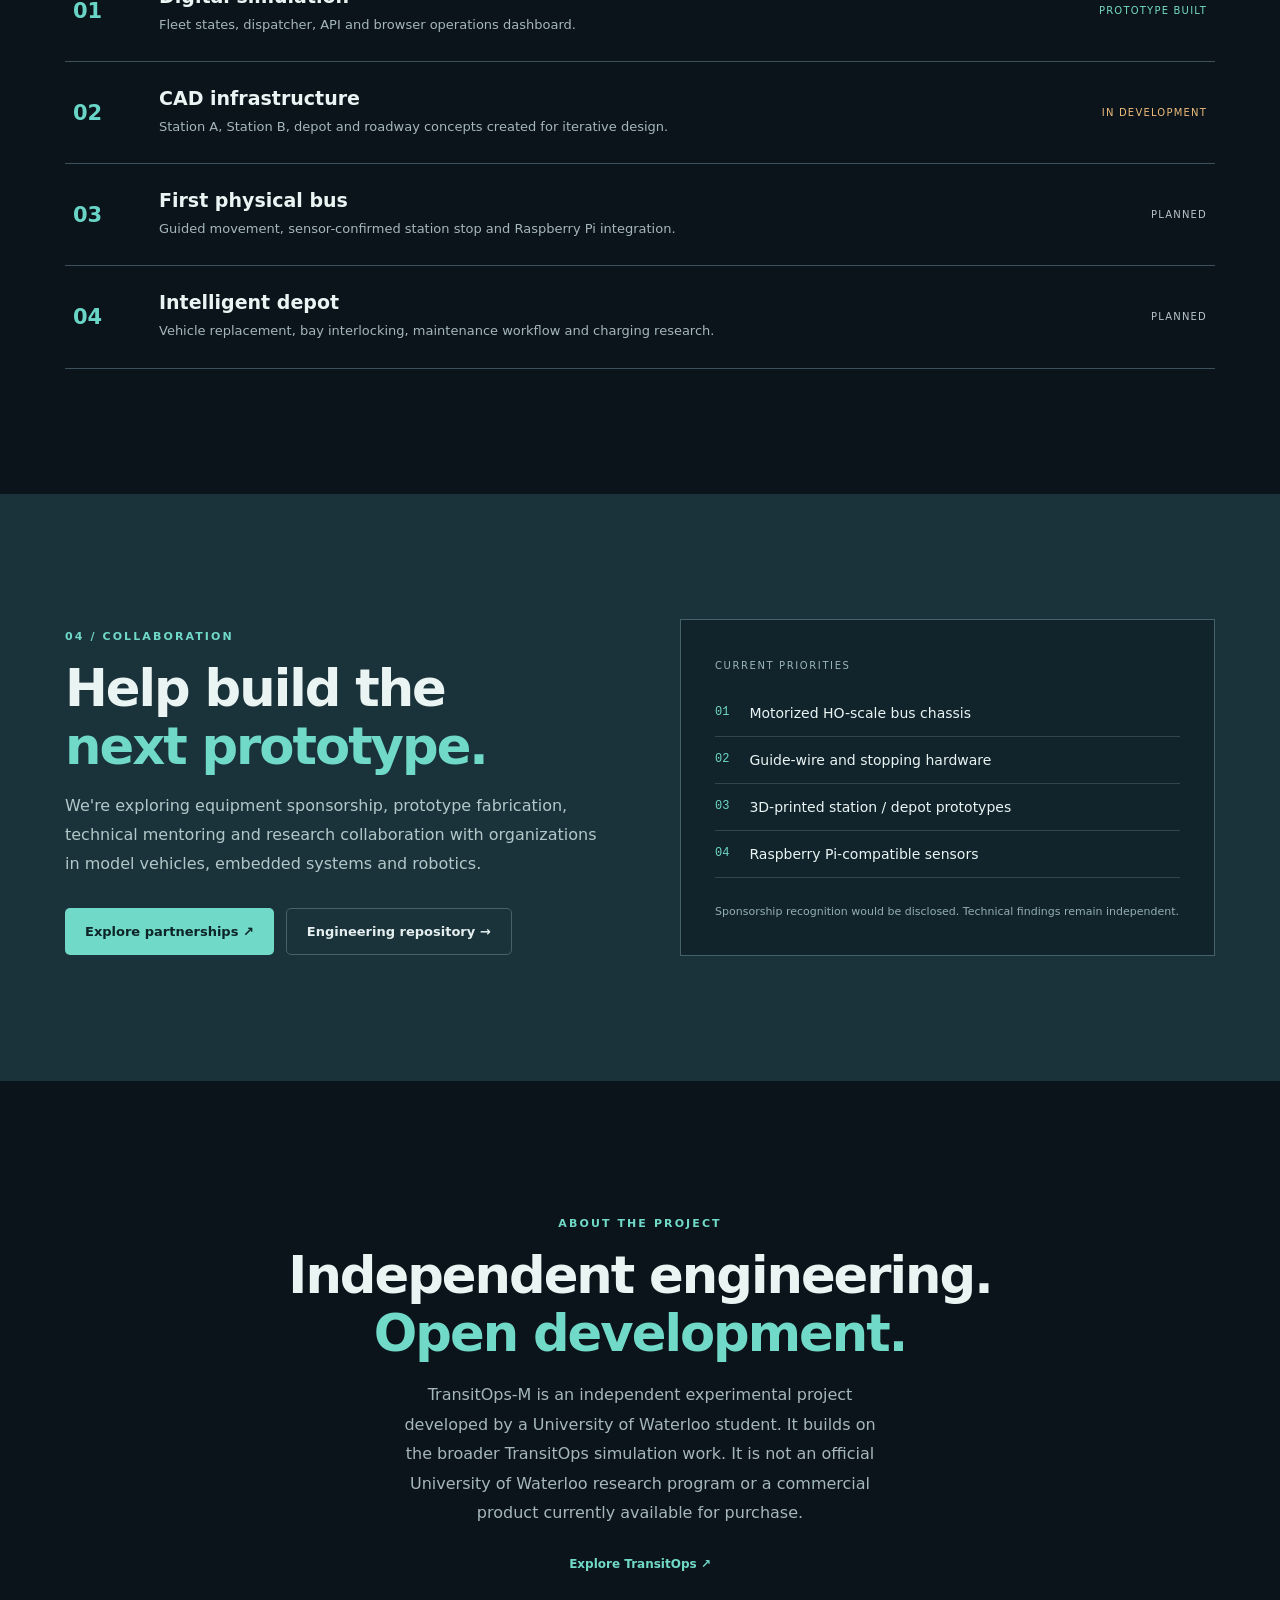
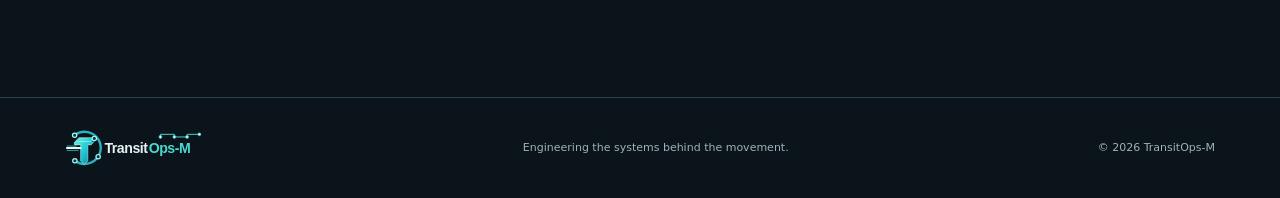
==== commit f508cf79: "Link CAD gallery from home navigation and CAD studies" ====
--- a/website/index.html
+++ b/website/index.html
@@ -4,7 +4,7 @@
 <title>TransitOps-M — Engineering a Smarter Miniature Transit Network</title><link rel="stylesheet" href="./style.css"></head>
 <body>
 <header class="site-header"><a class="brand brand-logo" href="#top" aria-label="TransitOps-M home"><img src="./assets/transitopsm-logo.svg" alt="TransitOps-M" class="site-logo"></a>
-<nav aria-label="Main navigation"><a href="#system">The system</a><a href="#engineering">Engineering</a><a href="#roadmap">Roadmap</a><a href="./partners.html">Partners</a></nav>
+<nav aria-label="Main navigation"><a href="#system">The system</a><a href="./cad.html">CAD Gallery</a><a href="#roadmap">Roadmap</a><a href="./partners.html">Partners</a></nav>
 <a class="header-cta" href="https://github.com/Tophacks/TransitOps-M" target="_blank" rel="noopener noreferrer">View GitHub ↗</a></header>
 <main id="top">
 <section class="hero container"><div class="hero-copy"><p class="eyebrow"><span class="pulse"></span> INDEPENDENT ENGINEERING PROJECT · HO 1:87</p>
@@ -32,9 +32,9 @@
 <article class="feature"><span class="feature-num">03 — FLEET SUPPORT</span><div class="icon-tile">⌁</div><h3>Intelligent Depot B</h3><p>Two active service bays, staging parking and an architecture for inspection, charging, and fleet readiness.</p></article>
 </div></section>
 <section class="section alt" id="engineering"><div class="container"><div class="section-intro"><div><p class="eyebrow">02 / ENGINEERING</p><h2>Designed in public.<br><em>Tested step by step.</em></h2></div><p>Our repositories document the working simulation and preliminary design studies. The miniature physical fleet has not yet been built or validated.</p></div>
-<div class="build-grid"><article><span>CAD STUDY / A</span><div class="schematic station-a"><div class="roofline"></div><div class="pillars"><i></i><i></i><i></i><i></i></div><div class="platformline"></div></div><h3>Station A</h3><p>180 × 45 mm platform · Standard stop concept</p><a href="https://github.com/Tophacks/TransitOps-M/tree/main/cad/station-a">View source ↗</a></article>
-<article><span>CAD STUDY / B</span><div class="schematic station-b"><div class="roofline"></div><div class="pillars"><i></i><i></i><i></i><i></i></div><div class="platformline"></div></div><h3>Station B</h3><p>220 × 52 mm platform · Expanded stop concept</p><a href="https://github.com/Tophacks/TransitOps-M/tree/main/cad/station-b">View source ↗</a></article>
-<article><span>CAD STUDY / C</span><div class="schematic depot"><div class="depot-top"><i></i><i></i></div><div class="depot-bottom"><i></i><i></i><i></i></div></div><h3>Depot B</h3><p>Two active bays + three staging slots · Preliminary geometry</p><a href="https://github.com/Tophacks/TransitOps-M/tree/main/cad/depot-b">View source ↗</a></article></div>
+<div class="build-grid"><article><span>CAD STUDY / A</span><div class="schematic station-a"><div class="roofline"></div><div class="pillars"><i></i><i></i><i></i><i></i></div><div class="platformline"></div></div><h3>Station A</h3><p>180 × 45 mm platform · Standard stop concept</p><a href="./cad.html">View source ↗</a></article>
+<article><span>CAD STUDY / B</span><div class="schematic station-b"><div class="roofline"></div><div class="pillars"><i></i><i></i><i></i><i></i></div><div class="platformline"></div></div><h3>Station B</h3><p>220 × 52 mm platform · Expanded stop concept</p><a href="./cad.html">View source ↗</a></article>
+<article><span>CAD STUDY / C</span><div class="schematic depot"><div class="depot-top"><i></i><i></i></div><div class="depot-bottom"><i></i><i></i><i></i></div></div><h3>Depot B</h3><p>Two active bays + three staging slots · Preliminary geometry</p><a href="./cad.html">View source ↗</a></article></div>
 <div class="technical-note"><span>ENGINEERING NOTE</span><p>Dimensions and CAD models are preliminary. Physical guide-wire geometry, clearances, stopping mechanisms, charging compatibility and safety controls need hardware validation before fabrication.</p></div></div></section>
 <section class="section container" id="roadmap"><div class="section-intro"><div><p class="eyebrow">03 / DEVELOPMENT</p><h2>A roadmap to<br><em>physical operations.</em></h2></div><p>We favor testable milestones over promises. The next major step is connecting a single guided vehicle to the fleet controller.</p></div>
 <div class="timeline"><article><span class="step">01</span><div><h3>Digital simulation</h3><p>Fleet states, dispatcher, API and browser operations dashboard.</p></div><span class="stage done">PROTOTYPE BUILT</span></article>
--- a/website/style.css
+++ b/website/style.css
@@ -1 +1,3 @@
-:root{color-scheme:dark;--bg:#0b141a;--panel:#17232c;--text:#eaf4f3;--muted:#a5b7bc;--cyan:#70d9c7;--border:#344851}*{box-sizing:border-box}html{scroll-behavior:smooth}body{margin:0;background:var(--bg);color:var(--text);font-family:Inter,ui-sans-serif,system-ui,-apple-system,"Segoe UI",sans-serif}a{color:inherit;text-decoration:none}a:focus-visible,button:focus-visible{outline:3px solid var(--cyan);outline-offset:4px}.container{width:min(1150px,calc(100% - 48px));margin:0 auto}.site-header{height:78px;display:flex;align-items:center;justify-content:space-between;gap:24px;padding:0 max(24px,calc((100vw - 1150px)/2));border-bottom:1px solid #293740}.brand{white-space:nowrap;font-size:21px;font-weight:760;letter-spacing:-1.2px}.brand-icon{display:inline-grid;place-items:center;height:29px;width:29px;border-radius:6px;background:#235a58;font-size:19px;margin-right:6px}.brand-icon span{color:#9bece0}.accent{color:var(--cyan)}nav{display:flex;gap:28px}nav a,.header-cta{font-size:13px;font-weight:600;color:#b0c2c7}nav a:hover,a:hover{color:var(--cyan)}.header-cta{border:1px solid #4e6b70;border-radius:5px;padding:11px 14px}.hero{display:grid;grid-template-columns:1.03fr 1fr;align-items:center;gap:32px;min-height:665px;padding-top:74px;padding-bottom:76px}.eyebrow{color:var(--cyan);font-size:11px;font-weight:800;letter-spacing:2.1px}.pulse{display:inline-block;width:7px;height:7px;background:var(--cyan);border-radius:100%;margin-right:6px;box-shadow:0 0 15px #64cebd}.hero h1{font-size:clamp(43px,5.4vw,74px);line-height:1.06;margin:23px 0;font-weight:800;letter-spacing:-3.4px}em{font-style:normal;color:var(--cyan)}.hero-lead{font-size:17px;line-height:1.8;color:var(--muted);max-width:515px}.actions{display:flex;flex-wrap:wrap;gap:12px;margin-top:30px}.button{display:inline-flex;gap:18px;align-items:center;justify-content:space-between;font-size:13px;font-weight:750;padding:15px 20px;border-radius:5px}.primary{color:#0d2528;background:var(--cyan)}.primary:hover{background:#a5efe4;color:#0d2528}.outline{border:1px solid #496069;color:#e4eeee}.hero-stats{display:flex;gap:26px;border-top:1px solid #334650;margin-top:61px;padding-top:24px}.hero-stats div{display:flex;flex-direction:column;gap:8px}.hero-stats strong{font-size:27px}.hero-stats span{font-size:11px;color:var(--muted)}.hero-art{border:1px solid #435864;background:#13212b;padding:14px;border-radius:9px;box-shadow:0 22px 80px #040b1080}.art-label,.art-bottom{display:flex;justify-content:space-between;gap:12px;font-size:10px;letter-spacing:1.3px;color:#93abb6;padding:9px 3px 14px}.art-bottom{padding:14px 3px 4px;letter-spacing:0}.art-bottom span{display:flex;align-items:center;gap:7px}.legend-line{width:20px;height:2px;background:#61bbb4}.legend-dot{height:7px;width:7px;border-radius:100%;background:#dba35c}.network{width:100%;display:block}.ticker{border-top:1px solid #263841;border-bottom:1px solid #263841;background:#15252d}.ticker .container{padding:20px 0;display:flex;gap:38px;justify-content:center;font-size:11px;font-weight:800;letter-spacing:2px;color:#b5c9ce}.ticker span{color:var(--cyan)}.section{padding-top:125px;padding-bottom:125px;scroll-margin-top:50px}.section-intro{display:grid;grid-template-columns:1.2fr .8fr;align-items:end;gap:44px;margin-bottom:52px}h2{font-size:clamp(38px,4vw,59px);line-height:1.12;letter-spacing:-2px;margin:17px 0;font-weight:750}.section-intro>p,.about>p:not(.eyebrow){font-size:16px;line-height:1.85;color:var(--muted);max-width:500px}.feature-grid{display:grid;grid-template-columns:1.2fr 1fr 1fr;gap:14px}.feature{background:#17252d;border:1px solid #344752;padding:26px;min-height:335px;display:flex;flex-direction:column}.feature h3{font-size:22px;letter-spacing:-.6px;margin:20px 0 7px}.feature p{font-size:13px;line-height:1.75;color:var(--muted);margin:0}.feature-num{font-size:10px;color:var(--cyan);font-weight:800;letter-spacing:1.6px}.feature-visual{margin:23px 0 0}.signal{padding:12px 13px;background:#0c1921;border:1px solid #355464;border-radius:4px;font:10px ui-monospace,Consolas,monospace}.signal-title{display:flex;justify-content:space-between;gap:8px;color:#87afb8;margin-bottom:12px}.status-pulse,.green{color:#70e3bb}.amber{color:#f2bd7a}.fleet-line{display:grid;grid-template-columns:65px 1fr 33px;gap:9px;border-top:1px solid #223741;padding:9px 0;color:#d0e1e6}.fleet-line span:last-child{text-align:right}.icon-tile{margin-top:56px;font-size:65px;color:var(--cyan);line-height:1}.alt{background:#111f27}.build-grid{display:grid;grid-template-columns:repeat(3,1fr);gap:16px}.build-grid article{border:1px solid #344752;background:#1a2a34;padding:17px}.build-grid article>span,.partner-panel>span{font-size:10px;letter-spacing:1.6px;color:#9ab5bc}.build-grid h3{margin:21px 0 4px;font-size:20px}.build-grid p{font-size:12px;color:var(--muted);line-height:1.7;min-height:40px}.build-grid a,.about>a{color:var(--cyan);font-size:12px;font-weight:750}.schematic{margin-top:15px;height:175px;position:relative;overflow:hidden;border:1px solid #48616b;background:repeating-linear-gradient(0deg,transparent 0 24px,#2f4751 25px),repeating-linear-gradient(90deg,#162630 0 24px,#2b434b 25px)}.roofline{position:absolute;left:17%;right:17%;height:19%;top:20%;background:#5a8894;border:2px solid #9cbcc4;transform:skewX(-7deg)}.pillars{position:absolute;display:flex;justify-content:space-between;left:20%;right:20%;top:37%;height:43%}.pillars i{width:6px;background:#9cb5b6}.platformline{position:absolute;bottom:12%;left:10%;width:80%;height:8%;background:#657883;border-top:3px solid #e4ba67}.station-b .roofline{left:10%;right:10%;top:16%;height:23%}.station-b .pillars{left:14%;right:14%}.depot-top,.depot-bottom{display:flex;gap:8px;position:absolute;left:10%;width:80%}.depot-top{top:14%;height:37%}.depot-bottom{top:58%;height:27%}.depot-top i{background:#508f9e;border:2px dashed #a2d1d7;flex:1}.depot-bottom i{background:#49616b;border:1px solid #b5c5c8;flex:1}.technical-note{display:grid;grid-template-columns:150px 1fr;align-items:center;gap:22px;border-top:1px solid #3d5059;margin-top:36px;padding-top:24px}.technical-note span{color:#e0bc82;font-size:10px;letter-spacing:1.6px;font-weight:750}.technical-note p{color:var(--muted);font-size:13px;line-height:1.7}.timeline article{display:grid;grid-template-columns:60px 1fr 160px;gap:26px;align-items:center;border-top:1px solid #3c515b;padding:25px 8px}.timeline article:last-child{border-bottom:1px solid #3c515b}.step{font-size:21px;color:#69d5c6;font-weight:750}.timeline h3{font-size:19px;margin:0}.timeline p{font-size:13px;color:var(--muted);line-height:1.7;margin:7px 0 0}.stage{font-size:10px;letter-spacing:1.2px;text-align:right;color:#b6c4c9}.stage.done{color:#74dcc2}.stage.ongoing{color:#edbc7c}.dark-band{background:#1a323a}.partner-grid{display:grid;grid-template-columns:1fr 1fr;gap:80px;align-items:center}.partner-grid p:not(.eyebrow){color:#b2c7c9;line-height:1.8}.partner-panel{background:#11242c;border:1px solid #45616a;padding:34px}.partner-panel ol{padding:0;list-style:none;margin:17px 0 24px}.partner-panel li{display:flex;gap:20px;padding:15px 0;border-bottom:1px solid #30454e;font-size:14px}.partner-panel li span{color:var(--cyan);font:12px monospace}.partner-panel small{color:#95adb5;font-size:11px;line-height:1.8;display:block}.about{text-align:center;max-width:730px}.about>p:not(.eyebrow){margin:18px auto 25px}footer{border-top:1px solid #2d4149;padding:32px 0}.footer-row{display:flex;justify-content:space-between;align-items:center;gap:20px}.footer-row span{font-size:11px;color:#9db2b6}@media(max-width:950px){nav{gap:14px}.hero{grid-template-columns:1fr;gap:36px}.hero-copy{max-width:700px}.hero-art{max-width:650px}.feature-grid{grid-template-columns:1fr 1fr}.feature-wide{grid-column:span 2}.partner-grid{gap:30px}}@media(max-width:650px){.container{width:min(100% - 30px,1150px)}.site-header{height:65px;padding:0 15px}.site-header nav{display:none}.header-cta{font-size:11px;padding:9px}.brand{font-size:18px}.hero{padding-top:48px;min-height:0}.hero h1{letter-spacing:-2px}.hero-stats{margin-top:36px;gap:18px}.hero-stats strong{font-size:22px}.ticker .container{gap:11px;flex-wrap:wrap;font-size:9px}.section{padding-top:78px;padding-bottom:78px}.section-intro,.partner-grid{grid-template-columns:1fr;gap:10px}.feature-grid,.build-grid{grid-template-columns:1fr}.feature-wide{grid-column:auto}.feature{min-height:0}.timeline article{grid-template-columns:36px 1fr;gap:12px}.stage{grid-column:2;text-align:left}.technical-note{grid-template-columns:1fr;gap:2px}.footer-row{flex-direction:column;align-items:start}}@media(prefers-reduced-motion:reduce){html{scroll-behavior:auto}}+:root{color-scheme:dark;--bg:#0b141a;--panel:#17232c;--text:#eaf4f3;--muted:#a5b7bc;--cyan:#70d9c7;--border:#344851}*{box-sizing:border-box}html{scroll-behavior:smooth}body{margin:0;background:var(--bg);color:var(--text);font-family:Inter,ui-sans-serif,system-ui,-apple-system,"Segoe UI",sans-serif}a{color:inherit;text-decoration:none}a:focus-visible,button:focus-visible{outline:3px solid var(--cyan);outline-offset:4px}.container{width:min(1150px,calc(100% - 48px));margin:0 auto}.site-header{height:78px;display:flex;align-items:center;justify-content:space-between;gap:24px;padding:0 max(24px,calc((100vw - 1150px)/2));border-bottom:1px solid #293740}.brand{white-space:nowrap;font-size:21px;font-weight:760;letter-spacing:-1.2px}.brand-icon{display:inline-grid;place-items:center;height:29px;width:29px;border-radius:6px;background:#235a58;font-size:19px;margin-right:6px}.brand-icon span{color:#9bece0}.accent{color:var(--cyan)}nav{display:flex;gap:28px}nav a,.header-cta{font-size:13px;font-weight:600;color:#b0c2c7}nav a:hover,a:hover{color:var(--cyan)}.header-cta{border:1px solid #4e6b70;border-radius:5px;padding:11px 14px}.hero{display:grid;grid-template-columns:1.03fr 1fr;align-items:center;gap:32px;min-height:665px;padding-top:74px;padding-bottom:76px}.eyebrow{color:var(--cyan);font-size:11px;font-weight:800;letter-spacing:2.1px}.pulse{display:inline-block;width:7px;height:7px;background:var(--cyan);border-radius:100%;margin-right:6px;box-shadow:0 0 15px #64cebd}.hero h1{font-size:clamp(43px,5.4vw,74px);line-height:1.06;margin:23px 0;font-weight:800;letter-spacing:-3.4px}em{font-style:normal;color:var(--cyan)}.hero-lead{font-size:17px;line-height:1.8;color:var(--muted);max-width:515px}.actions{display:flex;flex-wrap:wrap;gap:12px;margin-top:30px}.button{display:inline-flex;gap:18px;align-items:center;justify-content:space-between;font-size:13px;font-weight:750;padding:15px 20px;border-radius:5px}.primary{color:#0d2528;background:var(--cyan)}.primary:hover{background:#a5efe4;color:#0d2528}.outline{border:1px solid #496069;color:#e4eeee}.hero-stats{display:flex;gap:26px;border-top:1px solid #334650;margin-top:61px;padding-top:24px}.hero-stats div{display:flex;flex-direction:column;gap:8px}.hero-stats strong{font-size:27px}.hero-stats span{font-size:11px;color:var(--muted)}.hero-art{border:1px solid #435864;background:#13212b;padding:14px;border-radius:9px;box-shadow:0 22px 80px #040b1080}.art-label,.art-bottom{display:flex;justify-content:space-between;gap:12px;font-size:10px;letter-spacing:1.3px;color:#93abb6;padding:9px 3px 14px}.art-bottom{padding:14px 3px 4px;letter-spacing:0}.art-bottom span{display:flex;align-items:center;gap:7px}.legend-line{width:20px;height:2px;background:#61bbb4}.legend-dot{height:7px;width:7px;border-radius:100%;background:#dba35c}.network{width:100%;display:block}.ticker{border-top:1px solid #263841;border-bottom:1px solid #263841;background:#15252d}.ticker .container{padding:20px 0;display:flex;gap:38px;justify-content:center;font-size:11px;font-weight:800;letter-spacing:2px;color:#b5c9ce}.ticker span{color:var(--cyan)}.section{padding-top:125px;padding-bottom:125px;scroll-margin-top:50px}.section-intro{display:grid;grid-template-columns:1.2fr .8fr;align-items:end;gap:44px;margin-bottom:52px}h2{font-size:clamp(38px,4vw,59px);line-height:1.12;letter-spacing:-2px;margin:17px 0;font-weight:750}.section-intro>p,.about>p:not(.eyebrow){font-size:16px;line-height:1.85;color:var(--muted);max-width:500px}.feature-grid{display:grid;grid-template-columns:1.2fr 1fr 1fr;gap:14px}.feature{background:#17252d;border:1px solid #344752;padding:26px;min-height:335px;display:flex;flex-direction:column}.feature h3{font-size:22px;letter-spacing:-.6px;margin:20px 0 7px}.feature p{font-size:13px;line-height:1.75;color:var(--muted);margin:0}.feature-num{font-size:10px;color:var(--cyan);font-weight:800;letter-spacing:1.6px}.feature-visual{margin:23px 0 0}.signal{padding:12px 13px;background:#0c1921;border:1px solid #355464;border-radius:4px;font:10px ui-monospace,Consolas,monospace}.signal-title{display:flex;justify-content:space-between;gap:8px;color:#87afb8;margin-bottom:12px}.status-pulse,.green{color:#70e3bb}.amber{color:#f2bd7a}.fleet-line{display:grid;grid-template-columns:65px 1fr 33px;gap:9px;border-top:1px solid #223741;padding:9px 0;color:#d0e1e6}.fleet-line span:last-child{text-align:right}.icon-tile{margin-top:56px;font-size:65px;color:var(--cyan);line-height:1}.alt{background:#111f27}.build-grid{display:grid;grid-template-columns:repeat(3,1fr);gap:16px}.build-grid article{border:1px solid #344752;background:#1a2a34;padding:17px}.build-grid article>span,.partner-panel>span{font-size:10px;letter-spacing:1.6px;color:#9ab5bc}.build-grid h3{margin:21px 0 4px;font-size:20px}.build-grid p{font-size:12px;color:var(--muted);line-height:1.7;min-height:40px}.build-grid a,.about>a{color:var(--cyan);font-size:12px;font-weight:750}.schematic{margin-top:15px;height:175px;position:relative;overflow:hidden;border:1px solid #48616b;background:repeating-linear-gradient(0deg,transparent 0 24px,#2f4751 25px),repeating-linear-gradient(90deg,#162630 0 24px,#2b434b 25px)}.roofline{position:absolute;left:17%;right:17%;height:19%;top:20%;background:#5a8894;border:2px solid #9cbcc4;transform:skewX(-7deg)}.pillars{position:absolute;display:flex;justify-content:space-between;left:20%;right:20%;top:37%;height:43%}.pillars i{width:6px;background:#9cb5b6}.platformline{position:absolute;bottom:12%;left:10%;width:80%;height:8%;background:#657883;border-top:3px solid #e4ba67}.station-b .roofline{left:10%;right:10%;top:16%;height:23%}.station-b .pillars{left:14%;right:14%}.depot-top,.depot-bottom{display:flex;gap:8px;position:absolute;left:10%;width:80%}.depot-top{top:14%;height:37%}.depot-bottom{top:58%;height:27%}.depot-top i{background:#508f9e;border:2px dashed #a2d1d7;flex:1}.depot-bottom i{background:#49616b;border:1px solid #b5c5c8;flex:1}.technical-note{display:grid;grid-template-columns:150px 1fr;align-items:center;gap:22px;border-top:1px solid #3d5059;margin-top:36px;padding-top:24px}.technical-note span{color:#e0bc82;font-size:10px;letter-spacing:1.6px;font-weight:750}.technical-note p{color:var(--muted);font-size:13px;line-height:1.7}.timeline article{display:grid;grid-template-columns:60px 1fr 160px;gap:26px;align-items:center;border-top:1px solid #3c515b;padding:25px 8px}.timeline article:last-child{border-bottom:1px solid #3c515b}.step{font-size:21px;color:#69d5c6;font-weight:750}.timeline h3{font-size:19px;margin:0}.timeline p{font-size:13px;color:var(--muted);line-height:1.7;margin:7px 0 0}.stage{font-size:10px;letter-spacing:1.2px;text-align:right;color:#b6c4c9}.stage.done{color:#74dcc2}.stage.ongoing{color:#edbc7c}.dark-band{background:#1a323a}.partner-grid{display:grid;grid-template-columns:1fr 1fr;gap:80px;align-items:center}.partner-grid p:not(.eyebrow){color:#b2c7c9;line-height:1.8}.partner-panel{background:#11242c;border:1px solid #45616a;padding:34px}.partner-panel ol{padding:0;list-style:none;margin:17px 0 24px}.partner-panel li{display:flex;gap:20px;padding:15px 0;border-bottom:1px solid #30454e;font-size:14px}.partner-panel li span{color:var(--cyan);font:12px monospace}.partner-panel small{color:#95adb5;font-size:11px;line-height:1.8;display:block}.about{text-align:center;max-width:730px}.about>p:not(.eyebrow){margin:18px auto 25px}footer{border-top:1px solid #2d4149;padding:32px 0}.footer-row{display:flex;justify-content:space-between;align-items:center;gap:20px}.footer-row span{font-size:11px;color:#9db2b6}@media(max-width:950px){nav{gap:14px}.hero{grid-template-columns:1fr;gap:36px}.hero-copy{max-width:700px}.hero-art{max-width:650px}.feature-grid{grid-template-columns:1fr 1fr}.feature-wide{grid-column:span 2}.partner-grid{gap:30px}}@media(max-width:650px){.container{width:min(100% - 30px,1150px)}.site-header{height:65px;padding:0 15px}.site-header nav{display:none}.header-cta{font-size:11px;padding:9px}.brand{font-size:18px}.hero{padding-top:48px;min-height:0}.hero h1{letter-spacing:-2px}.hero-stats{margin-top:36px;gap:18px}.hero-stats strong{font-size:22px}.ticker .container{gap:11px;flex-wrap:wrap;font-size:9px}.section{padding-top:78px;padding-bottom:78px}.section-intro,.partner-grid{grid-template-columns:1fr;gap:10px}.feature-grid,.build-grid{grid-template-columns:1fr}.feature-wide{grid-column:auto}.feature{min-height:0}.timeline article{grid-template-columns:36px 1fr;gap:12px}.stage{grid-column:2;text-align:left}.technical-note{grid-template-columns:1fr;gap:2px}.footer-row{flex-direction:column;align-items:start}}@media(prefers-reduced-motion:reduce){html{scroll-behavior:auto}}
+/* Consistent vector identity on all website pages */
+.brand-logo{display:inline-flex;align-items:center;min-width:0;flex-shrink:0}.site-logo{display:block;width:auto;height:48px;max-width:230px}.footer-site-logo{height:36px;max-width:180px}@media(max-width:650px){.site-logo{height:36px;max-width:175px}.footer-site-logo{height:32px;max-width:155px}}
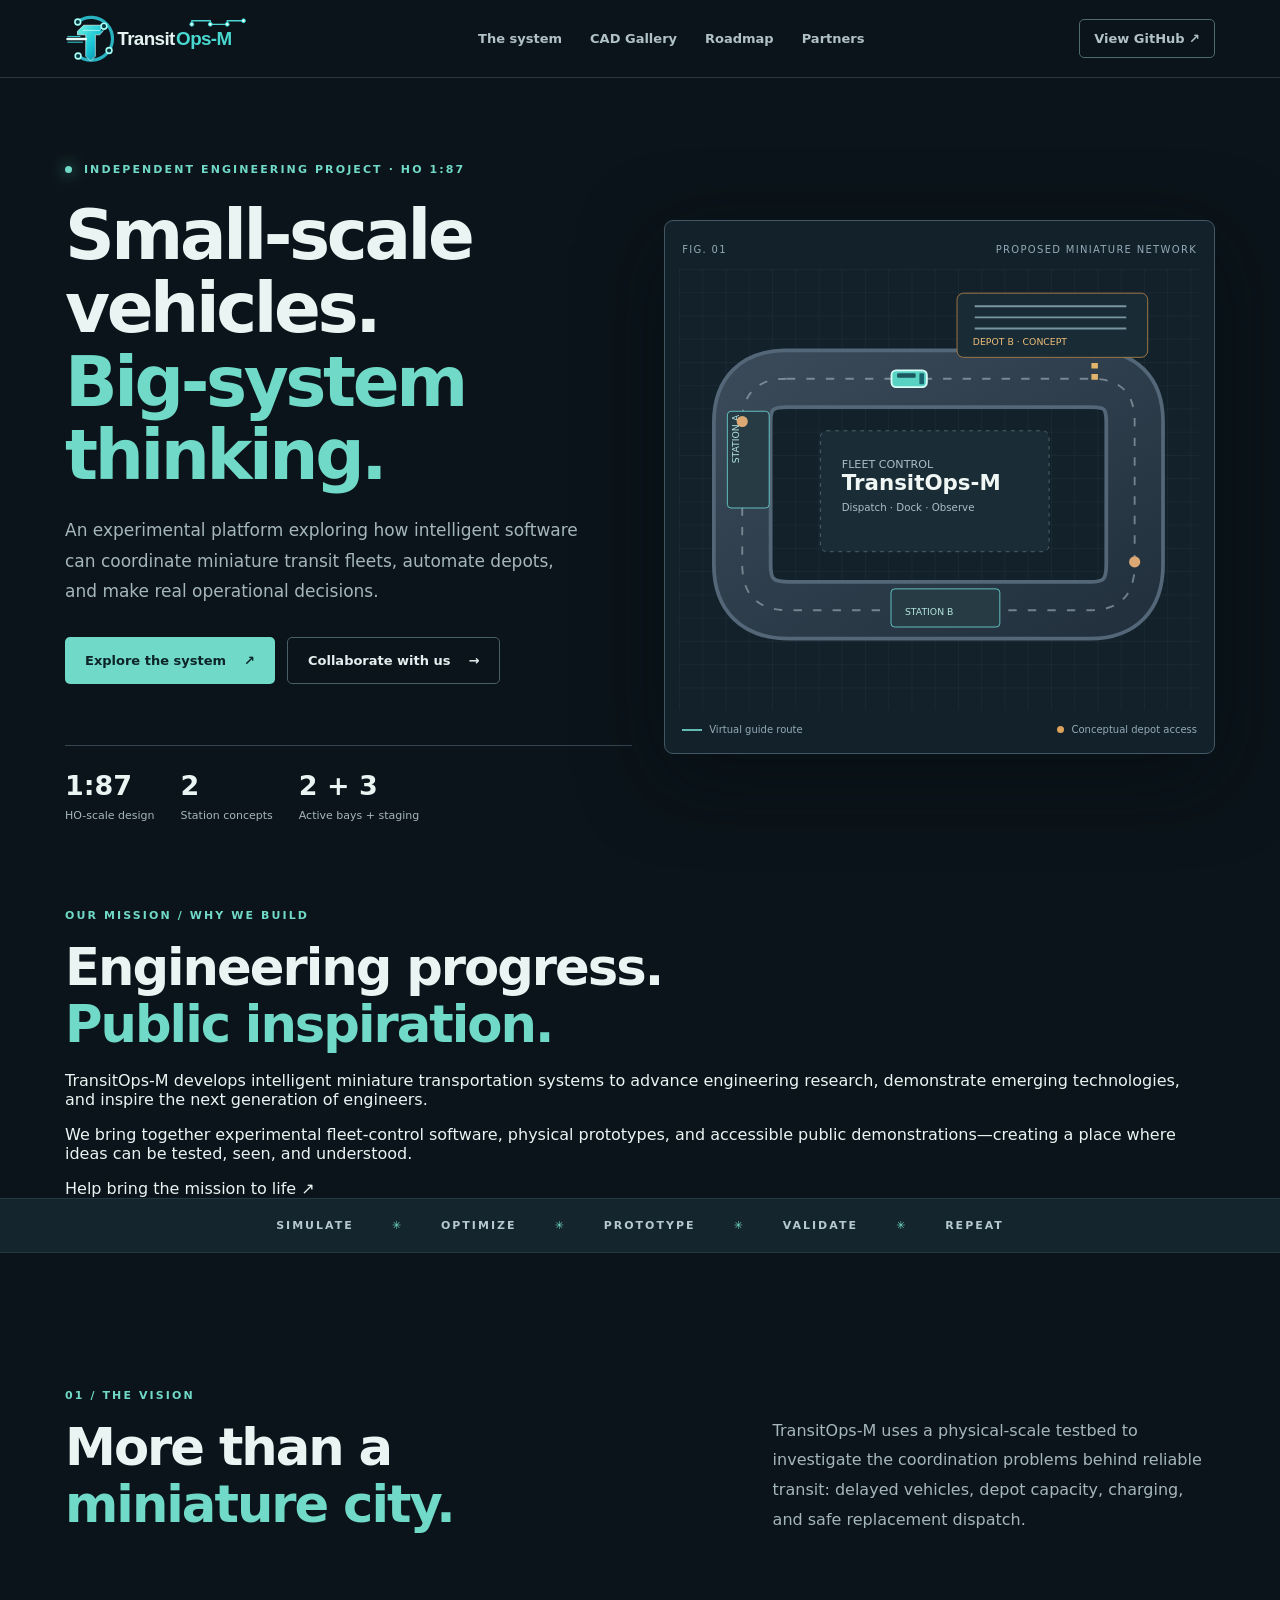
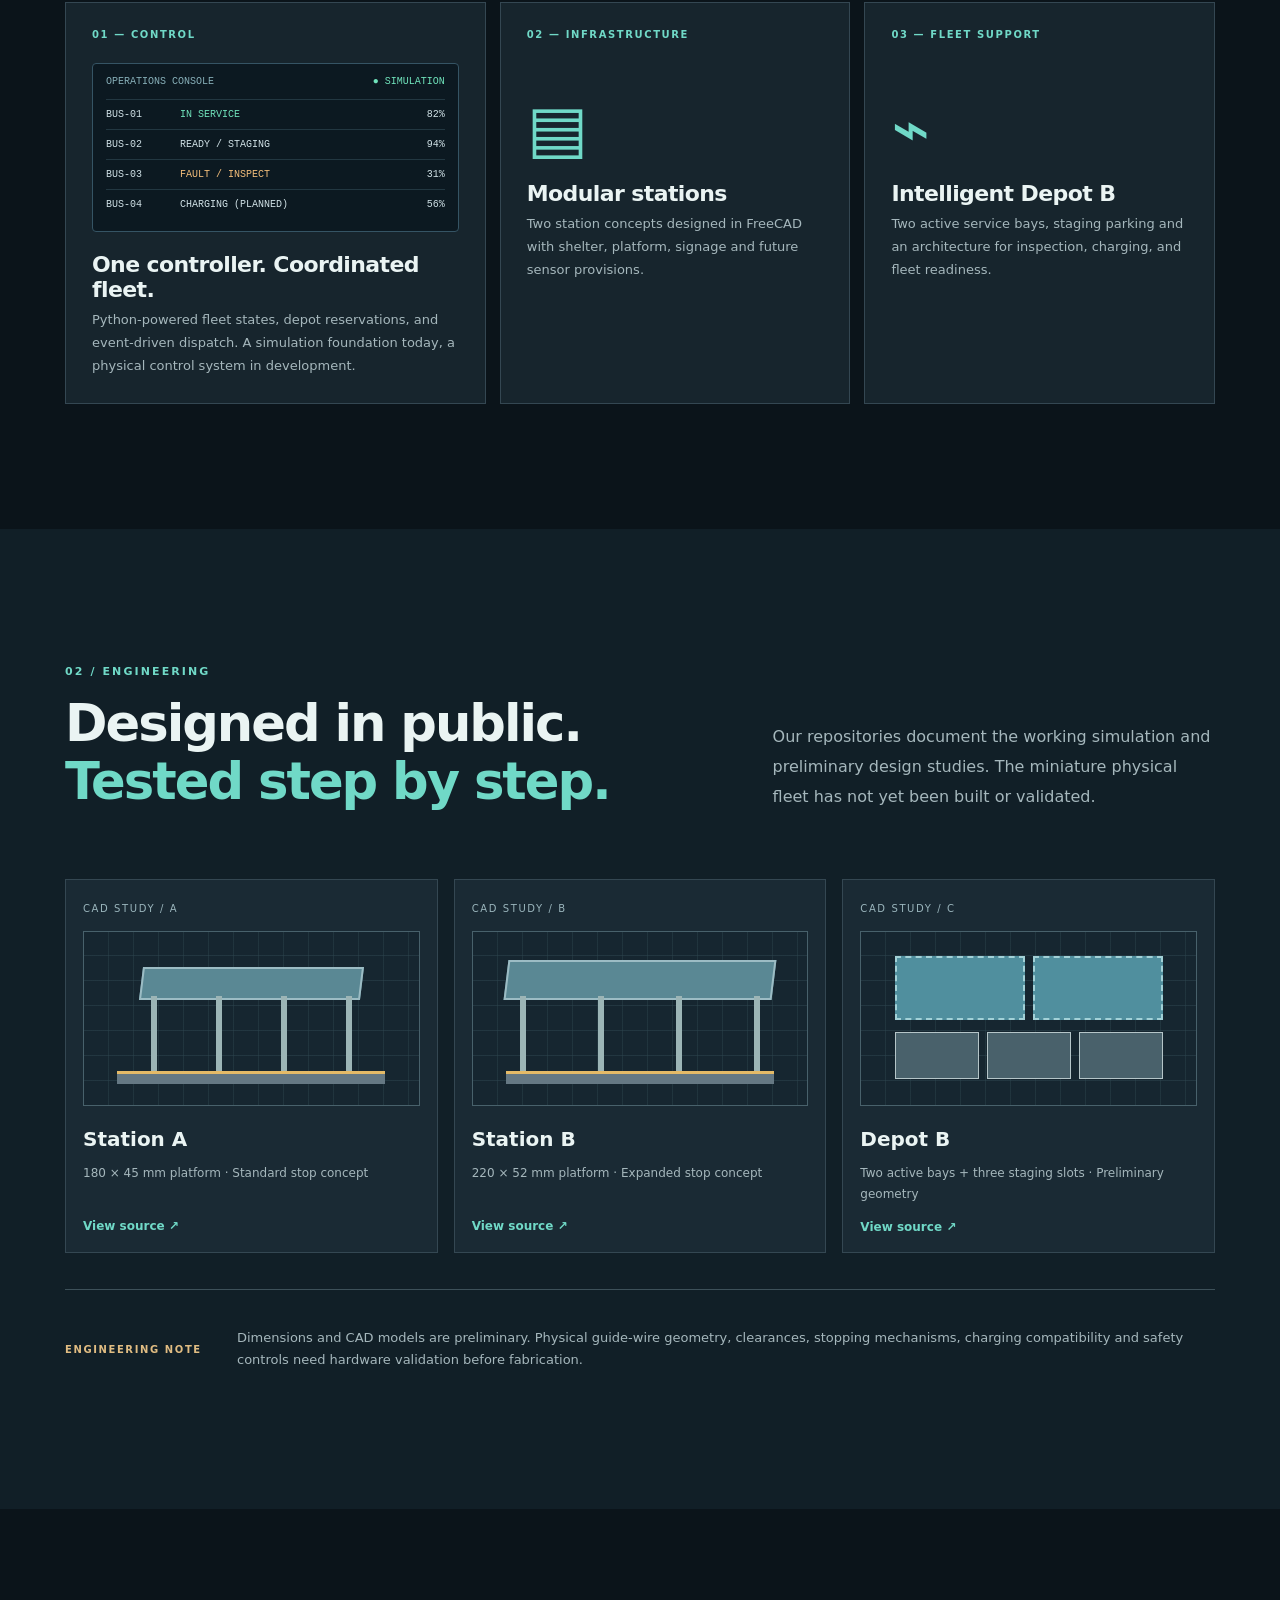
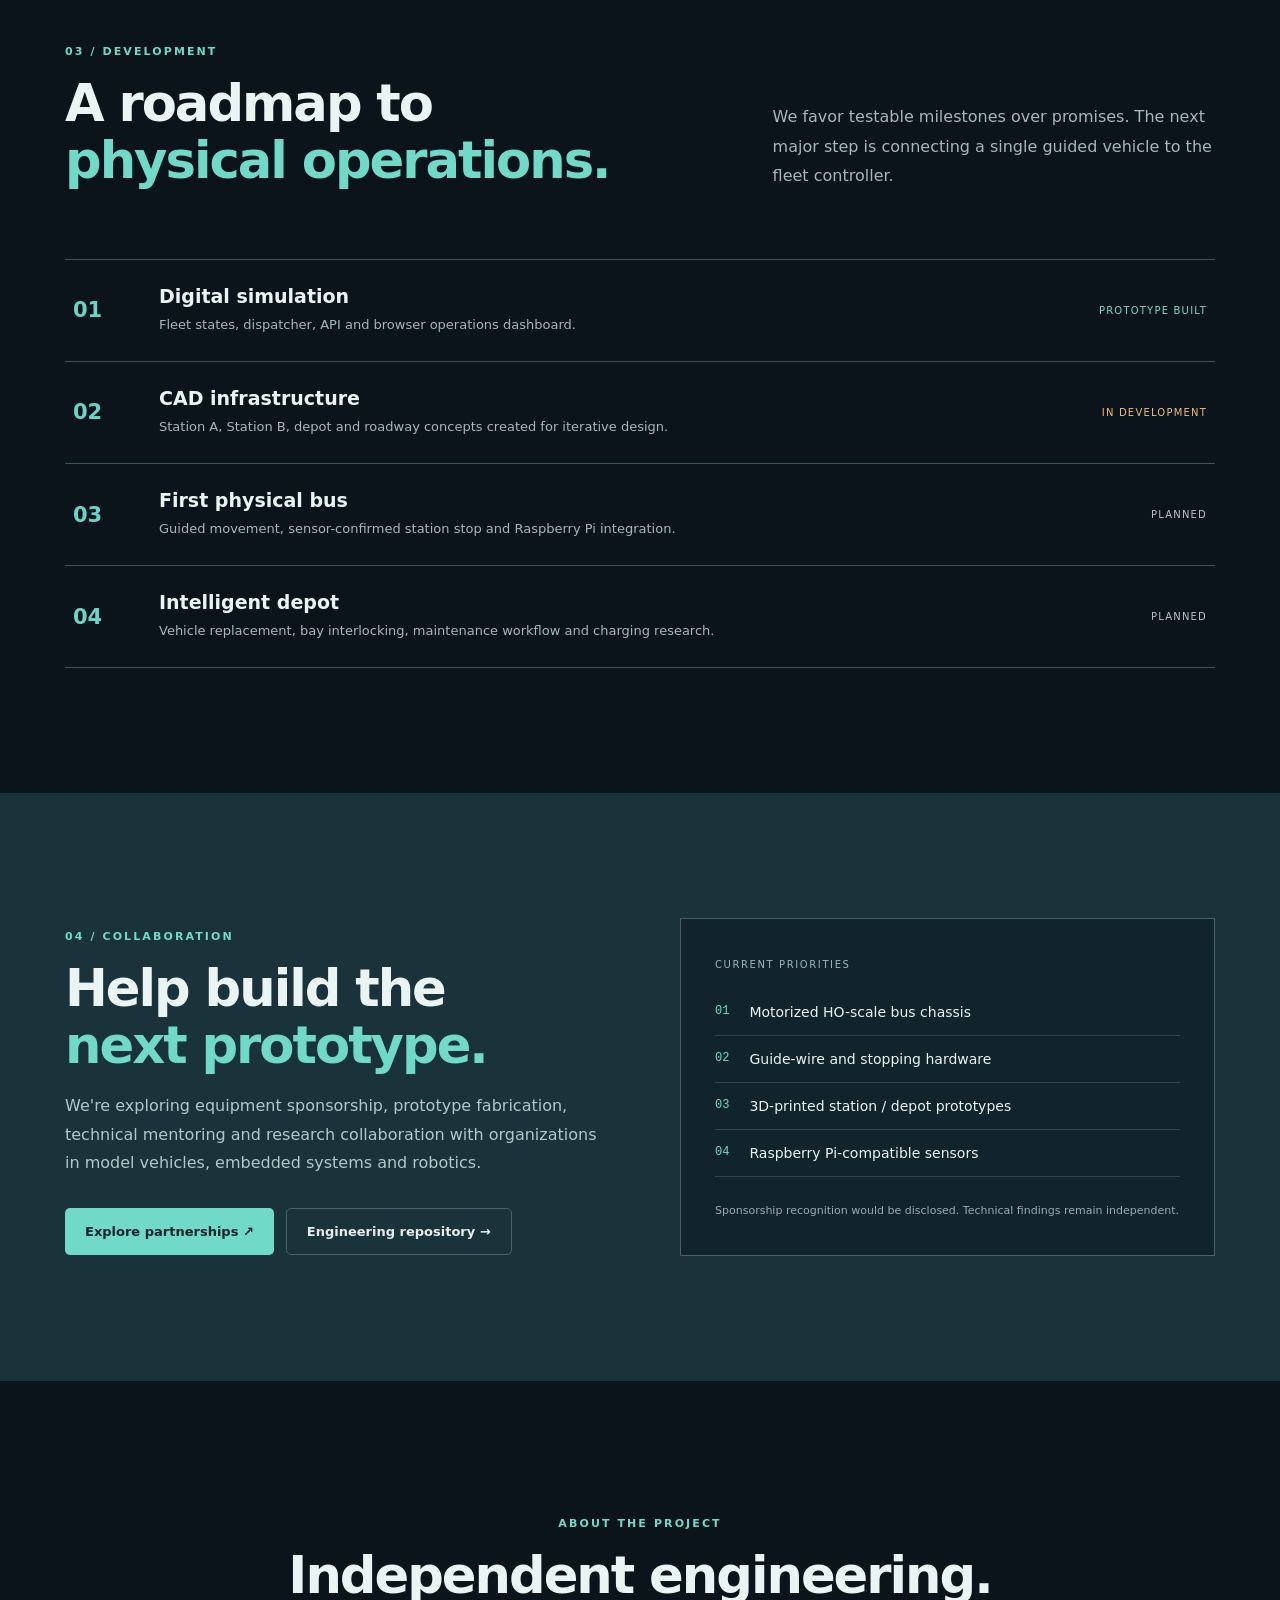
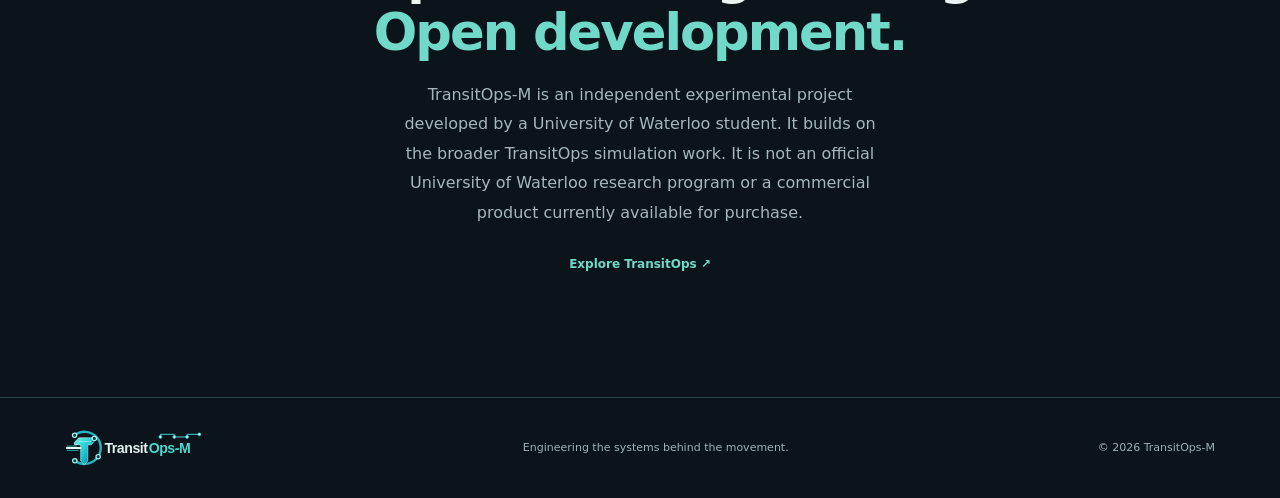
==== commit 4fcafdde: "Add TransitOps-M research and public education mission to homepage" ====
--- a/website/index.html
+++ b/website/index.html
@@ -24,6 +24,7 @@
 <g class="moving-bus"><rect x="-19" y="-9" width="38" height="18" rx="5" fill="#57d2c3" stroke="#d9fffa" stroke-width="2"/><rect x="-13" y="-6" width="20" height="5" rx="1.5" fill="#1c5660"/><rect x="11" y="-6" width="5" height="12" rx="1" fill="#1b6570"/></g>
 <circle cx="490" cy="315" r="6" fill="#dca975"/><circle cx="68" cy="164" r="6" fill="#dca975"/></svg>
 <div class="art-bottom"><span><i class="legend-line"></i> Virtual guide route</span><span><i class="legend-dot"></i> Conceptual depot access</span></div></div></section>
+<section class="mission-section" id="mission" aria-labelledby="mission-heading"><div class="container mission-layout"><div><p class="eyebrow">OUR MISSION / WHY WE BUILD</p><h2 id="mission-heading">Engineering progress.<br><em>Public inspiration.</em></h2></div><div><p class="mission-statement">TransitOps-M develops intelligent miniature transportation systems to advance engineering research, demonstrate emerging technologies, and inspire the next generation of engineers.</p><p class="mission-support">We bring together experimental fleet-control software, physical prototypes, and accessible public demonstrations—creating a place where ideas can be tested, seen, and understood.</p><a href="./partners.html" class="mission-link">Help bring the mission to life ↗</a></div></div></section>
 <div class="ticker"><div class="container">SIMULATE <span>✳</span> OPTIMIZE <span>✳</span> PROTOTYPE <span>✳</span> VALIDATE <span>✳</span> REPEAT</div></div>
 <section class="section container" id="system"><div class="section-intro"><div><p class="eyebrow">01 / THE VISION</p><h2>More than a<br><em>miniature city.</em></h2></div><p>TransitOps-M uses a physical-scale testbed to investigate the coordination problems behind reliable transit: delayed vehicles, depot capacity, charging, and safe replacement dispatch.</p></div>
 <div class="feature-grid">
--- a/website/style.css
+++ b/website/style.css
@@ -1,3 +1,5 @@
 :root{color-scheme:dark;--bg:#0b141a;--panel:#17232c;--text:#eaf4f3;--muted:#a5b7bc;--cyan:#70d9c7;--border:#344851}*{box-sizing:border-box}html{scroll-behavior:smooth}body{margin:0;background:var(--bg);color:var(--text);font-family:Inter,ui-sans-serif,system-ui,-apple-system,"Segoe UI",sans-serif}a{color:inherit;text-decoration:none}a:focus-visible,button:focus-visible{outline:3px solid var(--cyan);outline-offset:4px}.container{width:min(1150px,calc(100% - 48px));margin:0 auto}.site-header{height:78px;display:flex;align-items:center;justify-content:space-between;gap:24px;padding:0 max(24px,calc((100vw - 1150px)/2));border-bottom:1px solid #293740}.brand{white-space:nowrap;font-size:21px;font-weight:760;letter-spacing:-1.2px}.brand-icon{display:inline-grid;place-items:center;height:29px;width:29px;border-radius:6px;background:#235a58;font-size:19px;margin-right:6px}.brand-icon span{color:#9bece0}.accent{color:var(--cyan)}nav{display:flex;gap:28px}nav a,.header-cta{font-size:13px;font-weight:600;color:#b0c2c7}nav a:hover,a:hover{color:var(--cyan)}.header-cta{border:1px solid #4e6b70;border-radius:5px;padding:11px 14px}.hero{display:grid;grid-template-columns:1.03fr 1fr;align-items:center;gap:32px;min-height:665px;padding-top:74px;padding-bottom:76px}.eyebrow{color:var(--cyan);font-size:11px;font-weight:800;letter-spacing:2.1px}.pulse{display:inline-block;width:7px;height:7px;background:var(--cyan);border-radius:100%;margin-right:6px;box-shadow:0 0 15px #64cebd}.hero h1{font-size:clamp(43px,5.4vw,74px);line-height:1.06;margin:23px 0;font-weight:800;letter-spacing:-3.4px}em{font-style:normal;color:var(--cyan)}.hero-lead{font-size:17px;line-height:1.8;color:var(--muted);max-width:515px}.actions{display:flex;flex-wrap:wrap;gap:12px;margin-top:30px}.button{display:inline-flex;gap:18px;align-items:center;justify-content:space-between;font-size:13px;font-weight:750;padding:15px 20px;border-radius:5px}.primary{color:#0d2528;background:var(--cyan)}.primary:hover{background:#a5efe4;color:#0d2528}.outline{border:1px solid #496069;color:#e4eeee}.hero-stats{display:flex;gap:26px;border-top:1px solid #334650;margin-top:61px;padding-top:24px}.hero-stats div{display:flex;flex-direction:column;gap:8px}.hero-stats strong{font-size:27px}.hero-stats span{font-size:11px;color:var(--muted)}.hero-art{border:1px solid #435864;background:#13212b;padding:14px;border-radius:9px;box-shadow:0 22px 80px #040b1080}.art-label,.art-bottom{display:flex;justify-content:space-between;gap:12px;font-size:10px;letter-spacing:1.3px;color:#93abb6;padding:9px 3px 14px}.art-bottom{padding:14px 3px 4px;letter-spacing:0}.art-bottom span{display:flex;align-items:center;gap:7px}.legend-line{width:20px;height:2px;background:#61bbb4}.legend-dot{height:7px;width:7px;border-radius:100%;background:#dba35c}.network{width:100%;display:block}.ticker{border-top:1px solid #263841;border-bottom:1px solid #263841;background:#15252d}.ticker .container{padding:20px 0;display:flex;gap:38px;justify-content:center;font-size:11px;font-weight:800;letter-spacing:2px;color:#b5c9ce}.ticker span{color:var(--cyan)}.section{padding-top:125px;padding-bottom:125px;scroll-margin-top:50px}.section-intro{display:grid;grid-template-columns:1.2fr .8fr;align-items:end;gap:44px;margin-bottom:52px}h2{font-size:clamp(38px,4vw,59px);line-height:1.12;letter-spacing:-2px;margin:17px 0;font-weight:750}.section-intro>p,.about>p:not(.eyebrow){font-size:16px;line-height:1.85;color:var(--muted);max-width:500px}.feature-grid{display:grid;grid-template-columns:1.2fr 1fr 1fr;gap:14px}.feature{background:#17252d;border:1px solid #344752;padding:26px;min-height:335px;display:flex;flex-direction:column}.feature h3{font-size:22px;letter-spacing:-.6px;margin:20px 0 7px}.feature p{font-size:13px;line-height:1.75;color:var(--muted);margin:0}.feature-num{font-size:10px;color:var(--cyan);font-weight:800;letter-spacing:1.6px}.feature-visual{margin:23px 0 0}.signal{padding:12px 13px;background:#0c1921;border:1px solid #355464;border-radius:4px;font:10px ui-monospace,Consolas,monospace}.signal-title{display:flex;justify-content:space-between;gap:8px;color:#87afb8;margin-bottom:12px}.status-pulse,.green{color:#70e3bb}.amber{color:#f2bd7a}.fleet-line{display:grid;grid-template-columns:65px 1fr 33px;gap:9px;border-top:1px solid #223741;padding:9px 0;color:#d0e1e6}.fleet-line span:last-child{text-align:right}.icon-tile{margin-top:56px;font-size:65px;color:var(--cyan);line-height:1}.alt{background:#111f27}.build-grid{display:grid;grid-template-columns:repeat(3,1fr);gap:16px}.build-grid article{border:1px solid #344752;background:#1a2a34;padding:17px}.build-grid article>span,.partner-panel>span{font-size:10px;letter-spacing:1.6px;color:#9ab5bc}.build-grid h3{margin:21px 0 4px;font-size:20px}.build-grid p{font-size:12px;color:var(--muted);line-height:1.7;min-height:40px}.build-grid a,.about>a{color:var(--cyan);font-size:12px;font-weight:750}.schematic{margin-top:15px;height:175px;position:relative;overflow:hidden;border:1px solid #48616b;background:repeating-linear-gradient(0deg,transparent 0 24px,#2f4751 25px),repeating-linear-gradient(90deg,#162630 0 24px,#2b434b 25px)}.roofline{position:absolute;left:17%;right:17%;height:19%;top:20%;background:#5a8894;border:2px solid #9cbcc4;transform:skewX(-7deg)}.pillars{position:absolute;display:flex;justify-content:space-between;left:20%;right:20%;top:37%;height:43%}.pillars i{width:6px;background:#9cb5b6}.platformline{position:absolute;bottom:12%;left:10%;width:80%;height:8%;background:#657883;border-top:3px solid #e4ba67}.station-b .roofline{left:10%;right:10%;top:16%;height:23%}.station-b .pillars{left:14%;right:14%}.depot-top,.depot-bottom{display:flex;gap:8px;position:absolute;left:10%;width:80%}.depot-top{top:14%;height:37%}.depot-bottom{top:58%;height:27%}.depot-top i{background:#508f9e;border:2px dashed #a2d1d7;flex:1}.depot-bottom i{background:#49616b;border:1px solid #b5c5c8;flex:1}.technical-note{display:grid;grid-template-columns:150px 1fr;align-items:center;gap:22px;border-top:1px solid #3d5059;margin-top:36px;padding-top:24px}.technical-note span{color:#e0bc82;font-size:10px;letter-spacing:1.6px;font-weight:750}.technical-note p{color:var(--muted);font-size:13px;line-height:1.7}.timeline article{display:grid;grid-template-columns:60px 1fr 160px;gap:26px;align-items:center;border-top:1px solid #3c515b;padding:25px 8px}.timeline article:last-child{border-bottom:1px solid #3c515b}.step{font-size:21px;color:#69d5c6;font-weight:750}.timeline h3{font-size:19px;margin:0}.timeline p{font-size:13px;color:var(--muted);line-height:1.7;margin:7px 0 0}.stage{font-size:10px;letter-spacing:1.2px;text-align:right;color:#b6c4c9}.stage.done{color:#74dcc2}.stage.ongoing{color:#edbc7c}.dark-band{background:#1a323a}.partner-grid{display:grid;grid-template-columns:1fr 1fr;gap:80px;align-items:center}.partner-grid p:not(.eyebrow){color:#b2c7c9;line-height:1.8}.partner-panel{background:#11242c;border:1px solid #45616a;padding:34px}.partner-panel ol{padding:0;list-style:none;margin:17px 0 24px}.partner-panel li{display:flex;gap:20px;padding:15px 0;border-bottom:1px solid #30454e;font-size:14px}.partner-panel li span{color:var(--cyan);font:12px monospace}.partner-panel small{color:#95adb5;font-size:11px;line-height:1.8;display:block}.about{text-align:center;max-width:730px}.about>p:not(.eyebrow){margin:18px auto 25px}footer{border-top:1px solid #2d4149;padding:32px 0}.footer-row{display:flex;justify-content:space-between;align-items:center;gap:20px}.footer-row span{font-size:11px;color:#9db2b6}@media(max-width:950px){nav{gap:14px}.hero{grid-template-columns:1fr;gap:36px}.hero-copy{max-width:700px}.hero-art{max-width:650px}.feature-grid{grid-template-columns:1fr 1fr}.feature-wide{grid-column:span 2}.partner-grid{gap:30px}}@media(max-width:650px){.container{width:min(100% - 30px,1150px)}.site-header{height:65px;padding:0 15px}.site-header nav{display:none}.header-cta{font-size:11px;padding:9px}.brand{font-size:18px}.hero{padding-top:48px;min-height:0}.hero h1{letter-spacing:-2px}.hero-stats{margin-top:36px;gap:18px}.hero-stats strong{font-size:22px}.ticker .container{gap:11px;flex-wrap:wrap;font-size:9px}.section{padding-top:78px;padding-bottom:78px}.section-intro,.partner-grid{grid-template-columns:1fr;gap:10px}.feature-grid,.build-grid{grid-template-columns:1fr}.feature-wide{grid-column:auto}.feature{min-height:0}.timeline article{grid-template-columns:36px 1fr;gap:12px}.stage{grid-column:2;text-align:left}.technical-note{grid-template-columns:1fr;gap:2px}.footer-row{flex-direction:column;align-items:start}}@media(prefers-reduced-motion:reduce){html{scroll-behavior:auto}}
 /* Consistent vector identity on all website pages */
 .brand-logo{display:inline-flex;align-items:center;min-width:0;flex-shrink:0}.site-logo{display:block;width:auto;height:48px;max-width:230px}.footer-site-logo{height:36px;max-width:180px}@media(max-width:650px){.site-logo{height:36px;max-width:175px}.footer-site-logo{height:32px;max-width:155px}}
+
+.cad-gallery{display:grid;grid-template-columns:repeat(2,minmax(0,1fr));gap:22px}.cad-card{background:#17252d;border:1px solid #3a535e;border-radius:8px;overflow:hidden}.cad-card img{display:block;width:100%;aspect-ratio:600/350;object-fit:cover}.cad-card-body{padding:24px}.cad-card h3{font-size:24px;margin:13px 0 6px}.cad-card p{font-size:14px;line-height:1.7;color:var(--muted);min-height:45px}.cad-card a{color:var(--cyan);font-size:13px;font-weight:750}.cad-card a:hover{text-decoration:underline}@media(max-width:650px){.cad-gallery{grid-template-columns:1fr}}
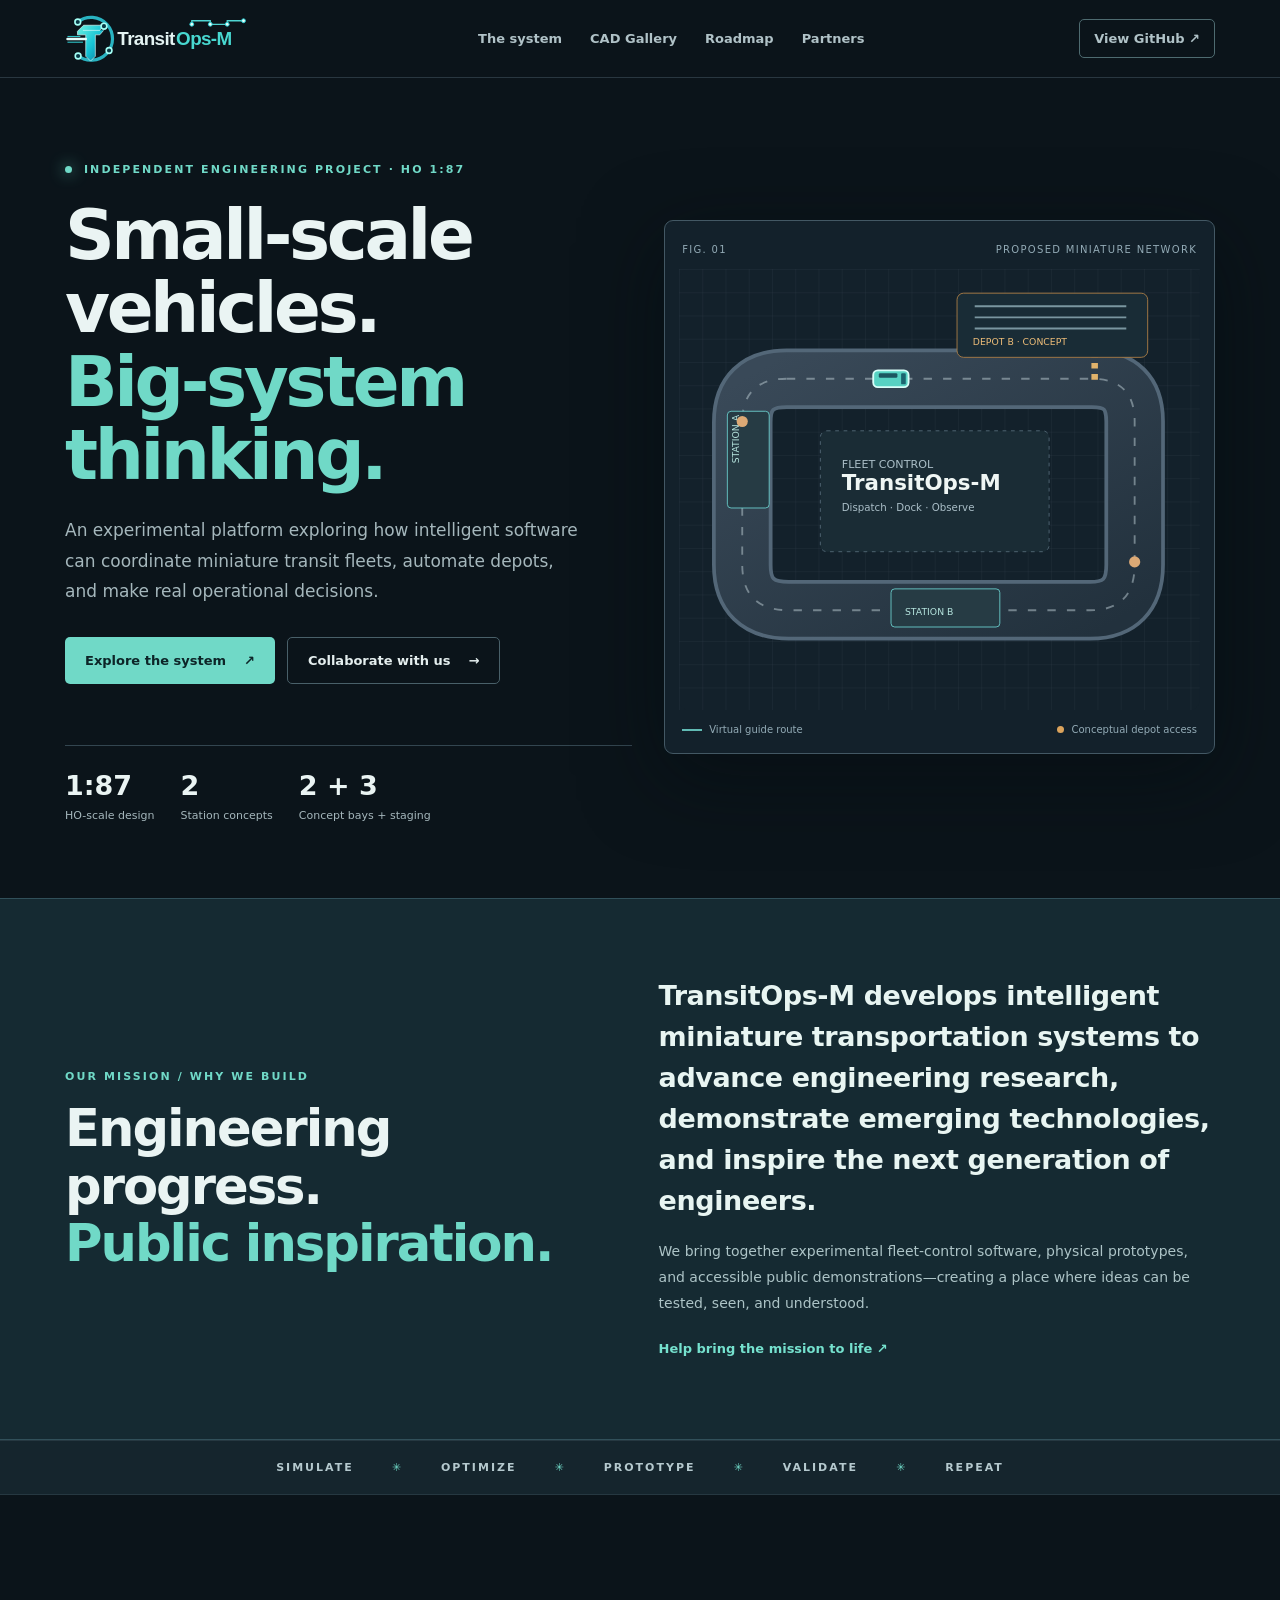
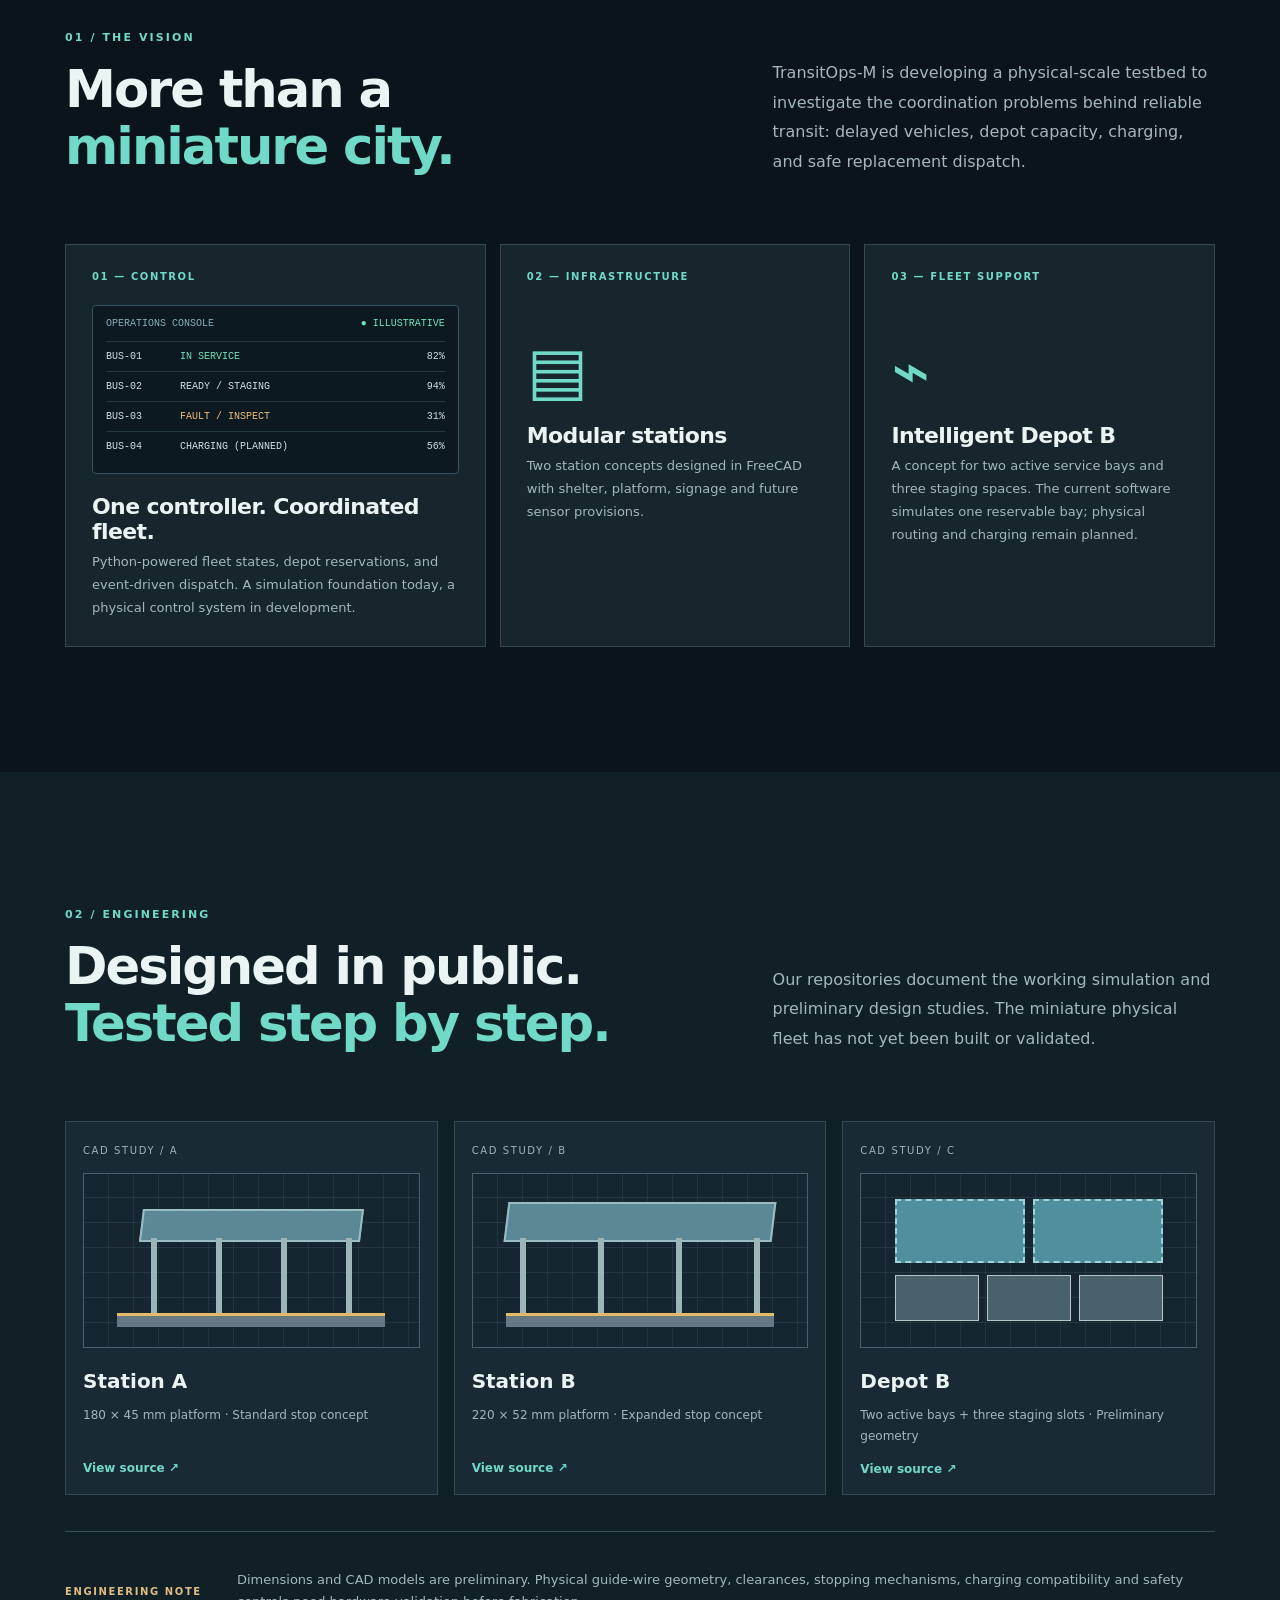
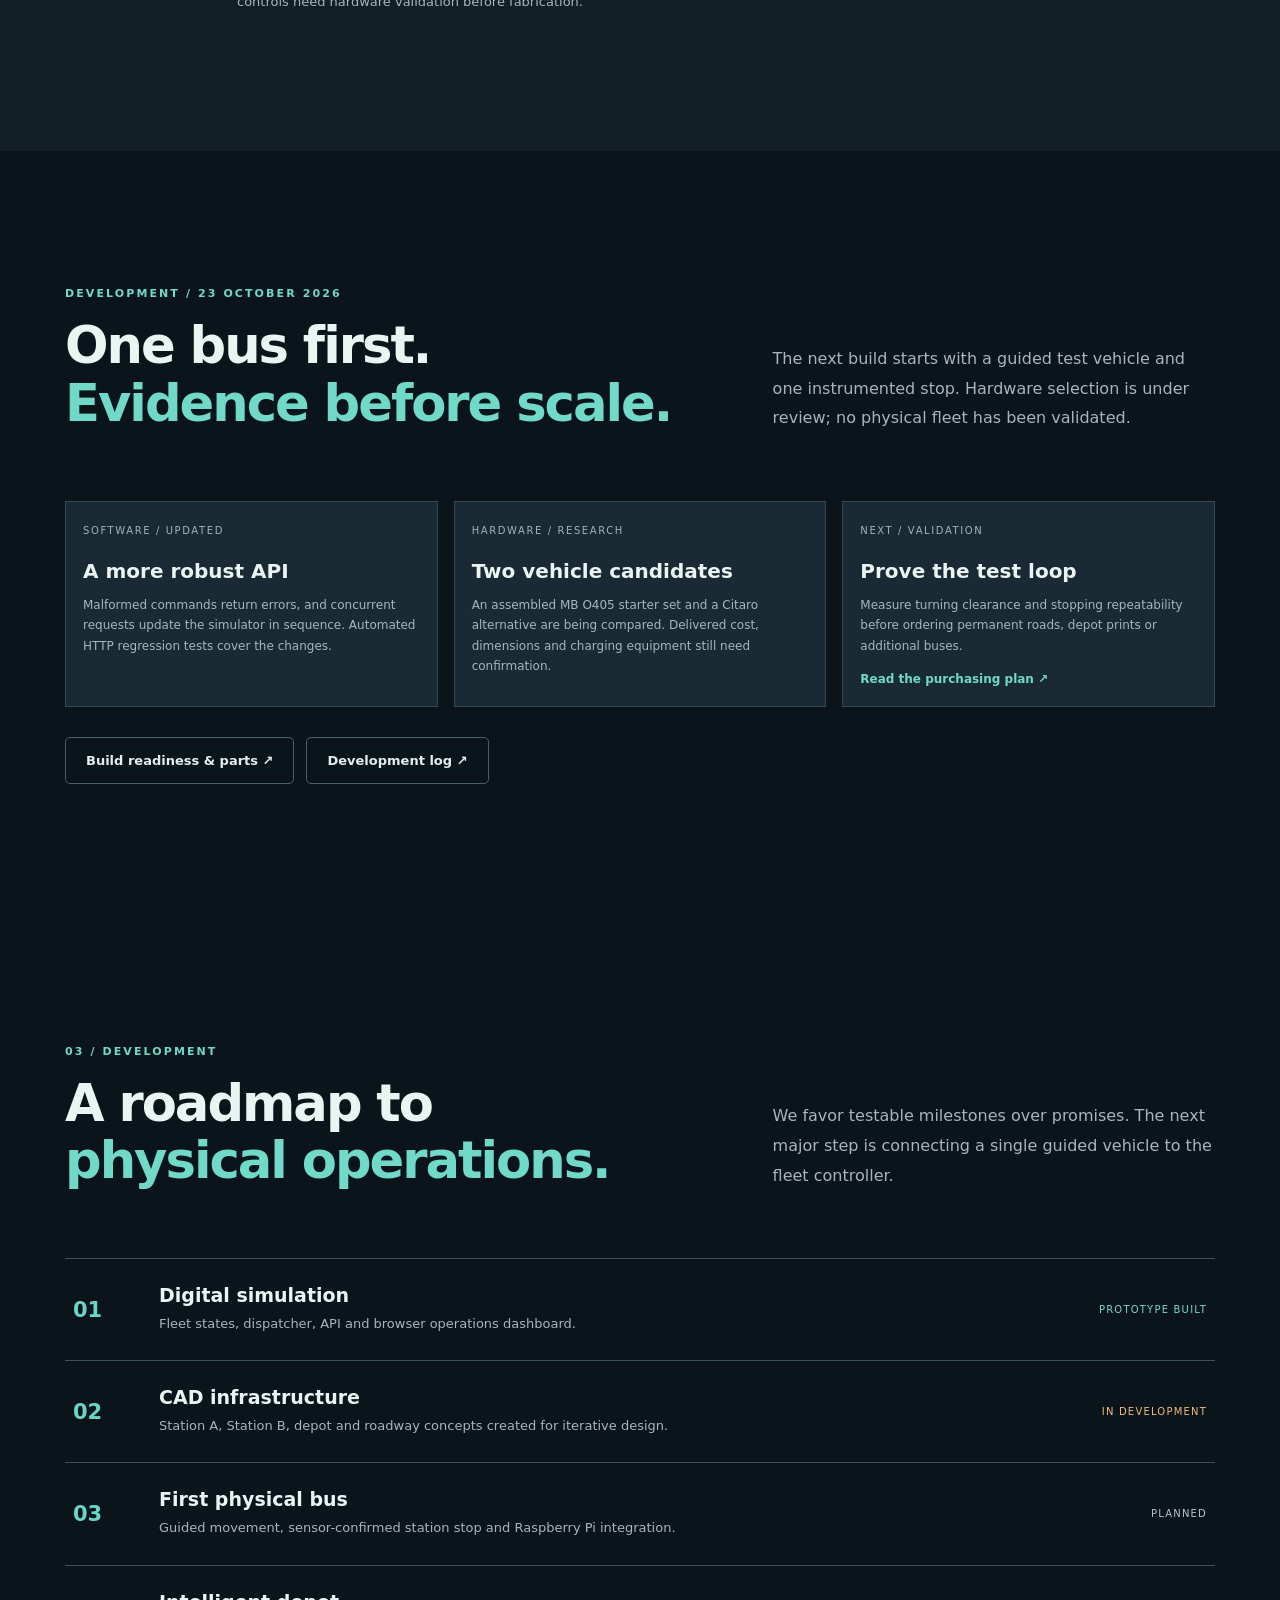
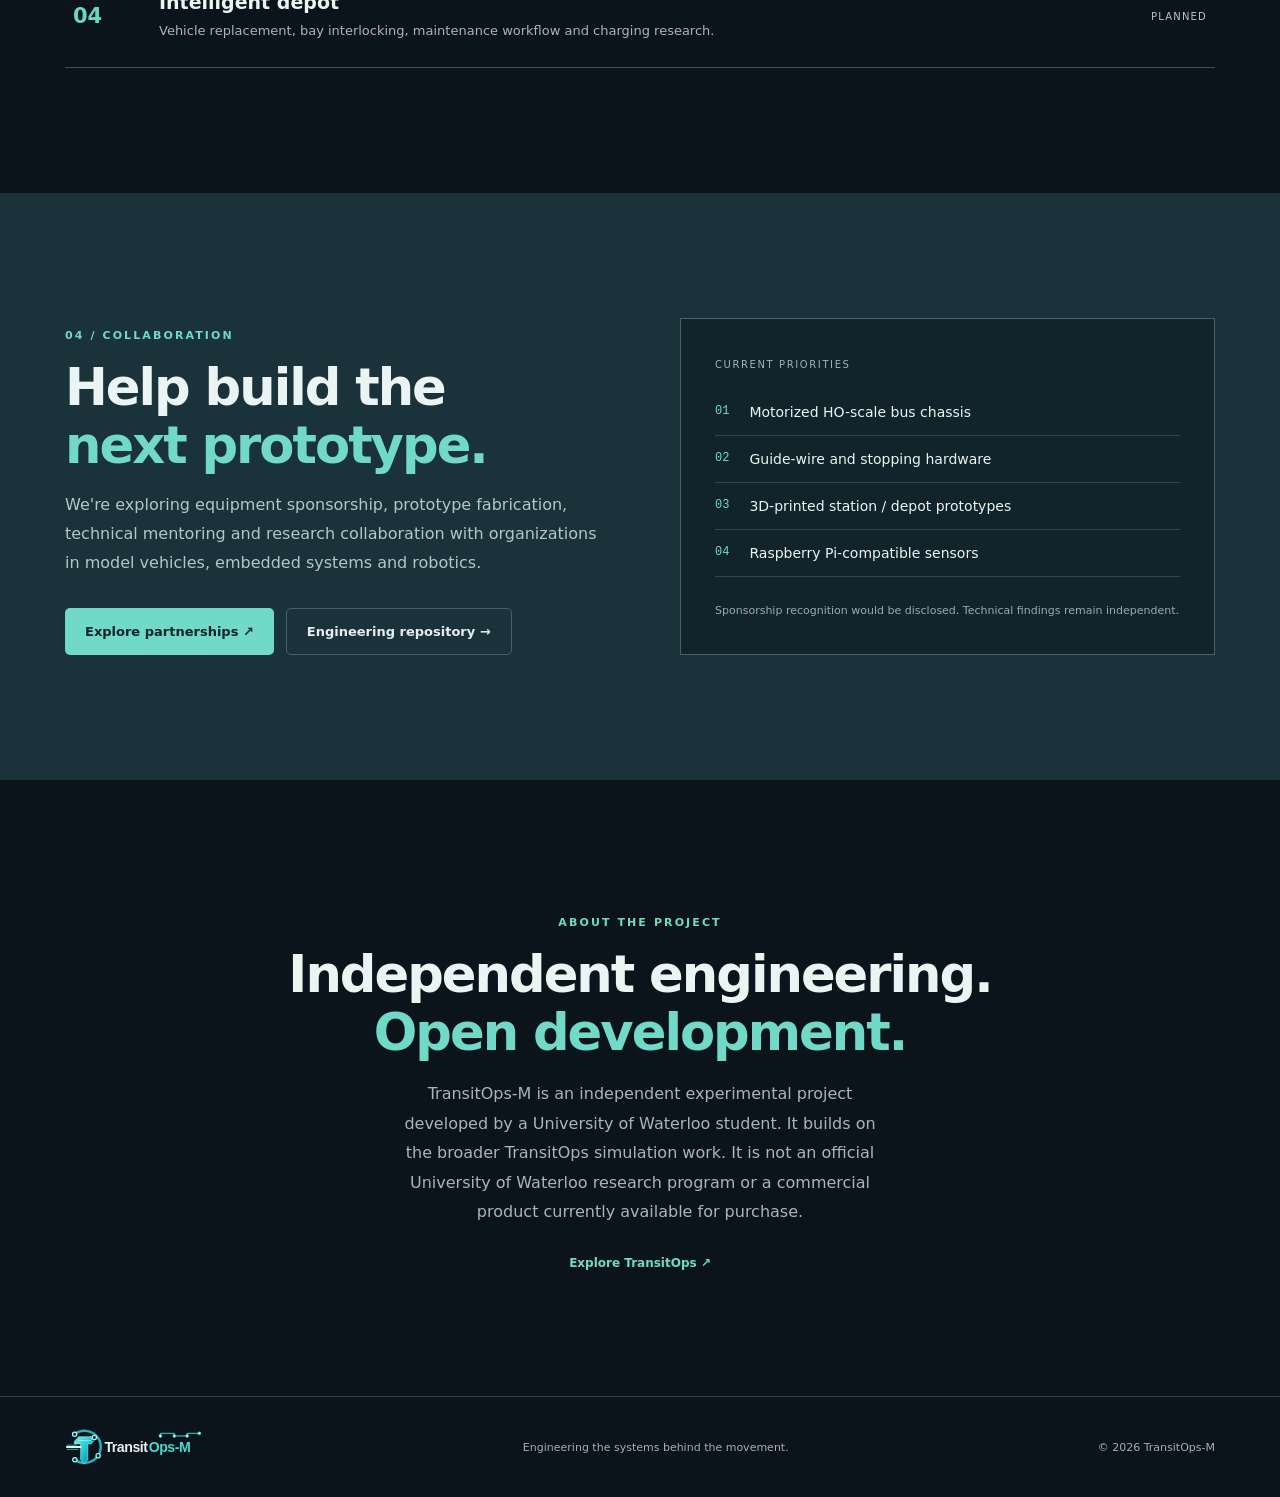
==== commit 1bd29a95: "Harden simulation API and publish staged prototype purchasing plan" ====
--- a/website/index.html
+++ b/website/index.html
@@ -11,7 +11,7 @@
 <h1>Small-scale vehicles.<br><em>Big-system thinking.</em></h1>
 <p class="hero-lead">An experimental platform exploring how intelligent software can coordinate miniature transit fleets, automate depots, and make real operational decisions.</p>
 <div class="actions"><a class="button primary" href="#system">Explore the system <span>↗</span></a><a class="button outline" href="./partners.html">Collaborate with us <span>→</span></a></div>
-<div class="hero-stats"><div><strong>1:87</strong><span>HO-scale design</span></div><div><strong>2</strong><span>Station concepts</span></div><div><strong>2 + 3</strong><span>Active bays + staging</span></div></div></div>
+<div class="hero-stats"><div><strong>1:87</strong><span>HO-scale design</span></div><div><strong>2</strong><span>Station concepts</span></div><div><strong>2 + 3</strong><span>Concept bays + staging</span></div></div></div>
 <div class="hero-art"><div class="art-label"><span>FIG. 01</span><span>PROPOSED MINIATURE NETWORK</span></div>
 <svg class="network" viewBox="0 0 560 475" role="img" aria-label="Conceptual miniature route with two stations, a depot, and a guided bus"><defs><pattern id="grid" width="25" height="25" patternUnits="userSpaceOnUse"><path d="M25 0H0V25" fill="none" stroke="#30404b" stroke-width=".5"/></pattern><linearGradient id="road" x1="0" y1="0" x2="1" y2="1"><stop stop-color="#394958"/><stop offset="1" stop-color="#22313d"/></linearGradient></defs><rect width="560" height="475" rx="12" fill="#13212b"/><rect width="560" height="475" fill="url(#grid)"/>
 <path d="M116 118H444Q490 118 490 164V318Q490 367 442 367H118Q68 367 68 318V165Q68 118 116 118Z" fill="none" stroke="#536778" stroke-width="65" stroke-linejoin="round"/>
@@ -26,17 +26,22 @@
 <div class="art-bottom"><span><i class="legend-line"></i> Virtual guide route</span><span><i class="legend-dot"></i> Conceptual depot access</span></div></div></section>
 <section class="mission-section" id="mission" aria-labelledby="mission-heading"><div class="container mission-layout"><div><p class="eyebrow">OUR MISSION / WHY WE BUILD</p><h2 id="mission-heading">Engineering progress.<br><em>Public inspiration.</em></h2></div><div><p class="mission-statement">TransitOps-M develops intelligent miniature transportation systems to advance engineering research, demonstrate emerging technologies, and inspire the next generation of engineers.</p><p class="mission-support">We bring together experimental fleet-control software, physical prototypes, and accessible public demonstrations—creating a place where ideas can be tested, seen, and understood.</p><a href="./partners.html" class="mission-link">Help bring the mission to life ↗</a></div></div></section>
 <div class="ticker"><div class="container">SIMULATE <span>✳</span> OPTIMIZE <span>✳</span> PROTOTYPE <span>✳</span> VALIDATE <span>✳</span> REPEAT</div></div>
-<section class="section container" id="system"><div class="section-intro"><div><p class="eyebrow">01 / THE VISION</p><h2>More than a<br><em>miniature city.</em></h2></div><p>TransitOps-M uses a physical-scale testbed to investigate the coordination problems behind reliable transit: delayed vehicles, depot capacity, charging, and safe replacement dispatch.</p></div>
+<section class="section container" id="system"><div class="section-intro"><div><p class="eyebrow">01 / THE VISION</p><h2>More than a<br><em>miniature city.</em></h2></div><p>TransitOps-M is developing a physical-scale testbed to investigate the coordination problems behind reliable transit: delayed vehicles, depot capacity, charging, and safe replacement dispatch.</p></div>
 <div class="feature-grid">
-<article class="feature feature-wide"><span class="feature-num">01 — CONTROL</span><div class="feature-visual"><div class="signal"><div class="signal-title">OPERATIONS CONSOLE <span class="status-pulse">● SIMULATION</span></div><div class="fleet-line"><span>BUS-01</span><span class="green">IN SERVICE</span><span>82%</span></div><div class="fleet-line"><span>BUS-02</span><span>READY / STAGING</span><span>94%</span></div><div class="fleet-line"><span>BUS-03</span><span class="amber">FAULT / INSPECT</span><span>31%</span></div><div class="fleet-line"><span>BUS-04</span><span>CHARGING (PLANNED)</span><span>56%</span></div></div></div><h3>One controller. Coordinated fleet.</h3><p>Python-powered fleet states, depot reservations, and event-driven dispatch. A simulation foundation today, a physical control system in development.</p></article>
+<article class="feature feature-wide"><span class="feature-num">01 — CONTROL</span><div class="feature-visual"><div class="signal"><div class="signal-title">OPERATIONS CONSOLE <span class="status-pulse">● ILLUSTRATIVE</span></div><div class="fleet-line"><span>BUS-01</span><span class="green">IN SERVICE</span><span>82%</span></div><div class="fleet-line"><span>BUS-02</span><span>READY / STAGING</span><span>94%</span></div><div class="fleet-line"><span>BUS-03</span><span class="amber">FAULT / INSPECT</span><span>31%</span></div><div class="fleet-line"><span>BUS-04</span><span>CHARGING (PLANNED)</span><span>56%</span></div></div></div><h3>One controller. Coordinated fleet.</h3><p>Python-powered fleet states, depot reservations, and event-driven dispatch. A simulation foundation today, a physical control system in development.</p></article>
 <article class="feature"><span class="feature-num">02 — INFRASTRUCTURE</span><div class="icon-tile">▤</div><h3>Modular stations</h3><p>Two station concepts designed in FreeCAD with shelter, platform, signage and future sensor provisions.</p></article>
-<article class="feature"><span class="feature-num">03 — FLEET SUPPORT</span><div class="icon-tile">⌁</div><h3>Intelligent Depot B</h3><p>Two active service bays, staging parking and an architecture for inspection, charging, and fleet readiness.</p></article>
+<article class="feature"><span class="feature-num">03 — FLEET SUPPORT</span><div class="icon-tile">⌁</div><h3>Intelligent Depot B</h3><p>A concept for two active service bays and three staging spaces. The current software simulates one reservable bay; physical routing and charging remain planned.</p></article>
 </div></section>
 <section class="section alt" id="engineering"><div class="container"><div class="section-intro"><div><p class="eyebrow">02 / ENGINEERING</p><h2>Designed in public.<br><em>Tested step by step.</em></h2></div><p>Our repositories document the working simulation and preliminary design studies. The miniature physical fleet has not yet been built or validated.</p></div>
 <div class="build-grid"><article><span>CAD STUDY / A</span><div class="schematic station-a"><div class="roofline"></div><div class="pillars"><i></i><i></i><i></i><i></i></div><div class="platformline"></div></div><h3>Station A</h3><p>180 × 45 mm platform · Standard stop concept</p><a href="./cad.html">View source ↗</a></article>
 <article><span>CAD STUDY / B</span><div class="schematic station-b"><div class="roofline"></div><div class="pillars"><i></i><i></i><i></i><i></i></div><div class="platformline"></div></div><h3>Station B</h3><p>220 × 52 mm platform · Expanded stop concept</p><a href="./cad.html">View source ↗</a></article>
 <article><span>CAD STUDY / C</span><div class="schematic depot"><div class="depot-top"><i></i><i></i></div><div class="depot-bottom"><i></i><i></i><i></i></div></div><h3>Depot B</h3><p>Two active bays + three staging slots · Preliminary geometry</p><a href="./cad.html">View source ↗</a></article></div>
 <div class="technical-note"><span>ENGINEERING NOTE</span><p>Dimensions and CAD models are preliminary. Physical guide-wire geometry, clearances, stopping mechanisms, charging compatibility and safety controls need hardware validation before fabrication.</p></div></div></section>
+<section class="section container" id="progress" aria-labelledby="progress-heading">
+<div class="section-intro"><div><p class="eyebrow">DEVELOPMENT / 23 OCTOBER 2026</p><h2 id="progress-heading">One bus first.<br><em>Evidence before scale.</em></h2></div><p>The next build starts with a guided test vehicle and one instrumented stop. Hardware selection is under review; no physical fleet has been validated.</p></div>
+<div class="build-grid"><article><span>SOFTWARE / UPDATED</span><h3>A more robust API</h3><p>Malformed commands return errors, and concurrent requests update the simulator in sequence. Automated HTTP regression tests cover the changes.</p></article><article><span>HARDWARE / RESEARCH</span><h3>Two vehicle candidates</h3><p>An assembled MB O405 starter set and a Citaro alternative are being compared. Delivered cost, dimensions and charging equipment still need confirmation.</p></article><article><span>NEXT / VALIDATION</span><h3>Prove the test loop</h3><p>Measure turning clearance and stopping repeatability before ordering permanent roads, depot prints or additional buses.</p><a href="./purchasing.html">Read the purchasing plan ↗</a></article></div>
+<div class="actions"><a class="button outline" href="./purchasing.html">Build readiness &amp; parts ↗</a><a class="button outline" href="https://github.com/Tophacks/TransitOps-M/blob/main/docs/DEVELOPMENT_LOG.md">Development log ↗</a></div>
+</section>
 <section class="section container" id="roadmap"><div class="section-intro"><div><p class="eyebrow">03 / DEVELOPMENT</p><h2>A roadmap to<br><em>physical operations.</em></h2></div><p>We favor testable milestones over promises. The next major step is connecting a single guided vehicle to the fleet controller.</p></div>
 <div class="timeline"><article><span class="step">01</span><div><h3>Digital simulation</h3><p>Fleet states, dispatcher, API and browser operations dashboard.</p></div><span class="stage done">PROTOTYPE BUILT</span></article>
 <article><span class="step">02</span><div><h3>CAD infrastructure</h3><p>Station A, Station B, depot and roadway concepts created for iterative design.</p></div><span class="stage ongoing">IN DEVELOPMENT</span></article>
--- a/website/style.css
+++ b/website/style.css
@@ -3,3 +3,9 @@
 .brand-logo{display:inline-flex;align-items:center;min-width:0;flex-shrink:0}.site-logo{display:block;width:auto;height:48px;max-width:230px}.footer-site-logo{height:36px;max-width:180px}@media(max-width:650px){.site-logo{height:36px;max-width:175px}.footer-site-logo{height:32px;max-width:155px}}
 
 .cad-gallery{display:grid;grid-template-columns:repeat(2,minmax(0,1fr));gap:22px}.cad-card{background:#17252d;border:1px solid #3a535e;border-radius:8px;overflow:hidden}.cad-card img{display:block;width:100%;aspect-ratio:600/350;object-fit:cover}.cad-card-body{padding:24px}.cad-card h3{font-size:24px;margin:13px 0 6px}.cad-card p{font-size:14px;line-height:1.7;color:var(--muted);min-height:45px}.cad-card a{color:var(--cyan);font-size:13px;font-weight:750}.cad-card a:hover{text-decoration:underline}@media(max-width:650px){.cad-gallery{grid-template-columns:1fr}}
+
+/* Mission statement */
+.mission-section{padding:76px 0 82px;background:#152a32;border-top:1px solid #31505a;border-bottom:1px solid #31505a;scroll-margin-top:35px}.mission-layout{display:grid;grid-template-columns:.95fr 1fr;gap:65px;align-items:center}.mission-layout h2{margin-bottom:0}.mission-statement{font-size:clamp(19px,2.15vw,27px);line-height:1.52;letter-spacing:-.4px;font-weight:650;margin:0 0 18px;color:#e8f5f2}.mission-support{font-size:14px;line-height:1.85;color:#adc4c7}.mission-link{display:inline-block;color:#75e1ce;font-size:13px;font-weight:750;margin-top:10px}@media(max-width:700px){.mission-section{padding:56px 0}.mission-layout{grid-template-columns:1fr;gap:24px}}
+
+/* Purchasing status uses the shared site cards and responsive timeline. */
+.procurement h1{font-size:clamp(42px,5.4vw,74px);line-height:1.08;letter-spacing:-2px;margin:24px 0}.procurement .hero-lead{max-width:760px}
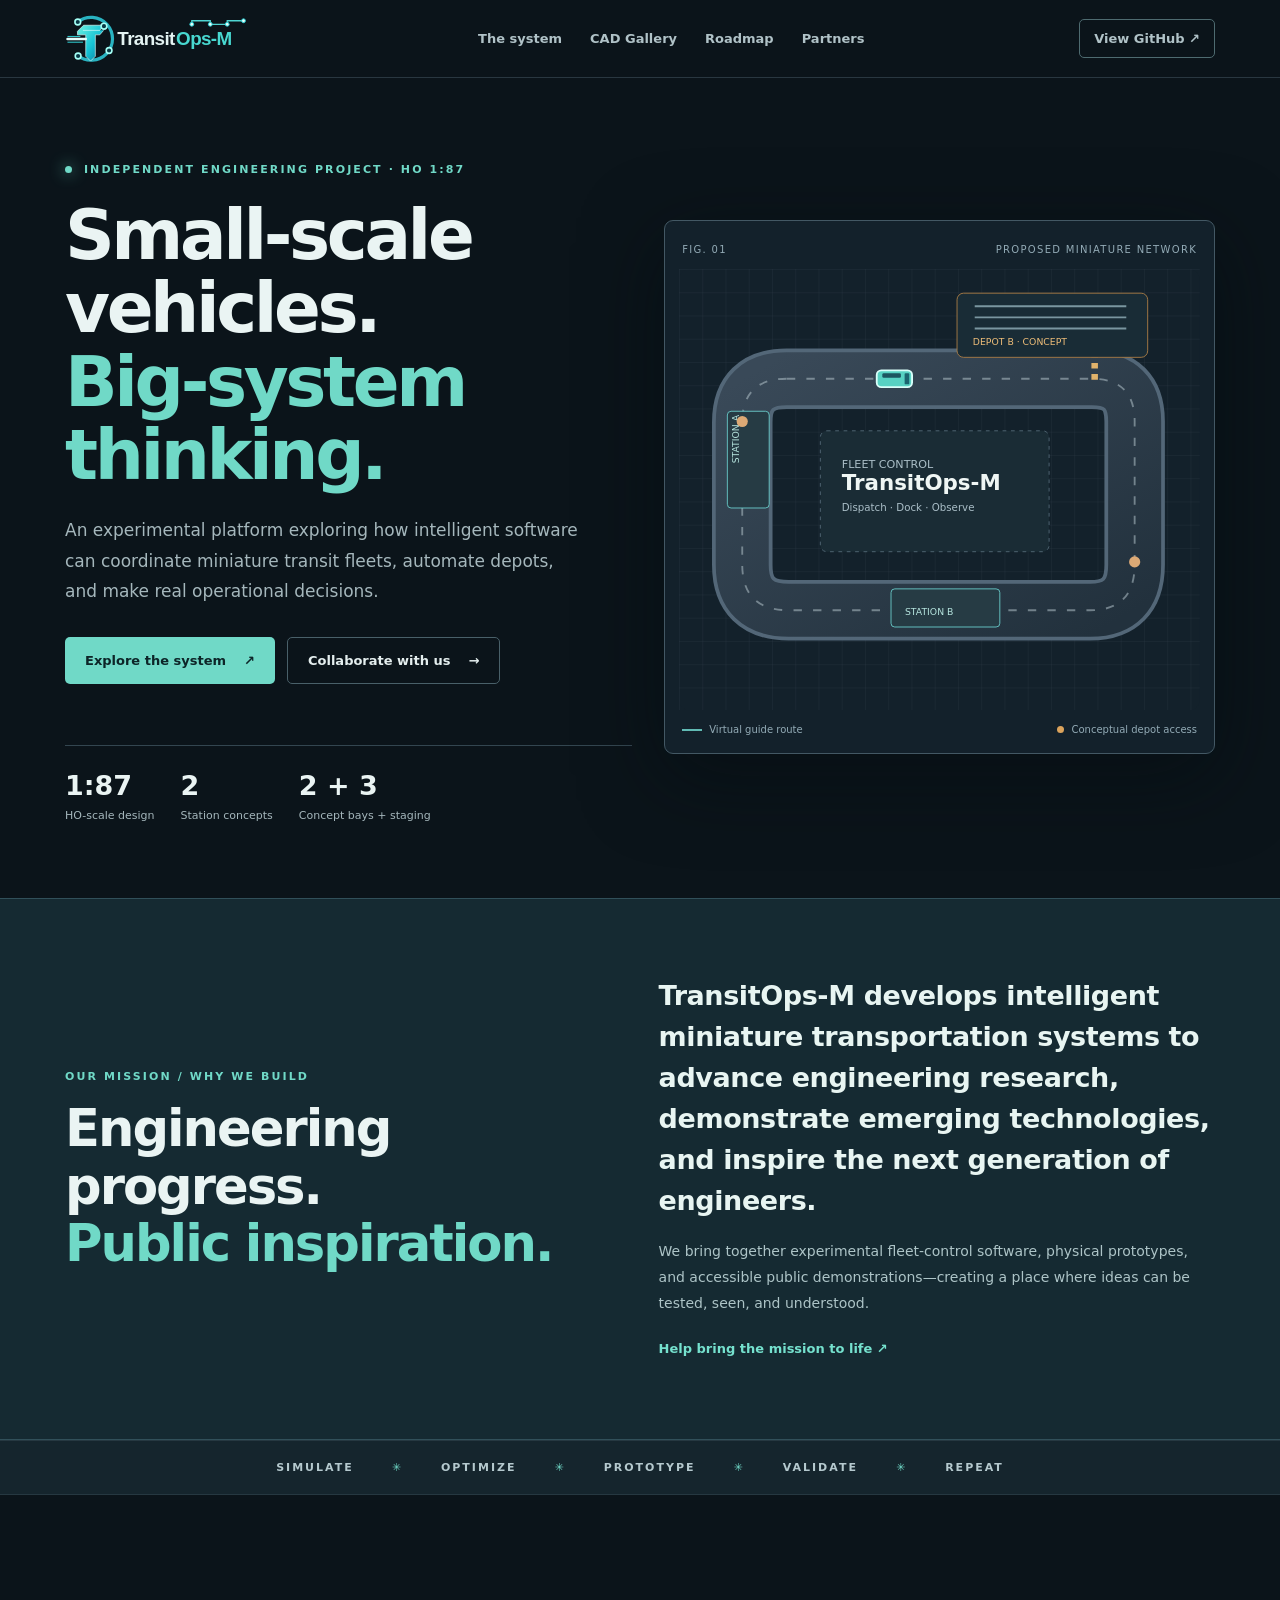
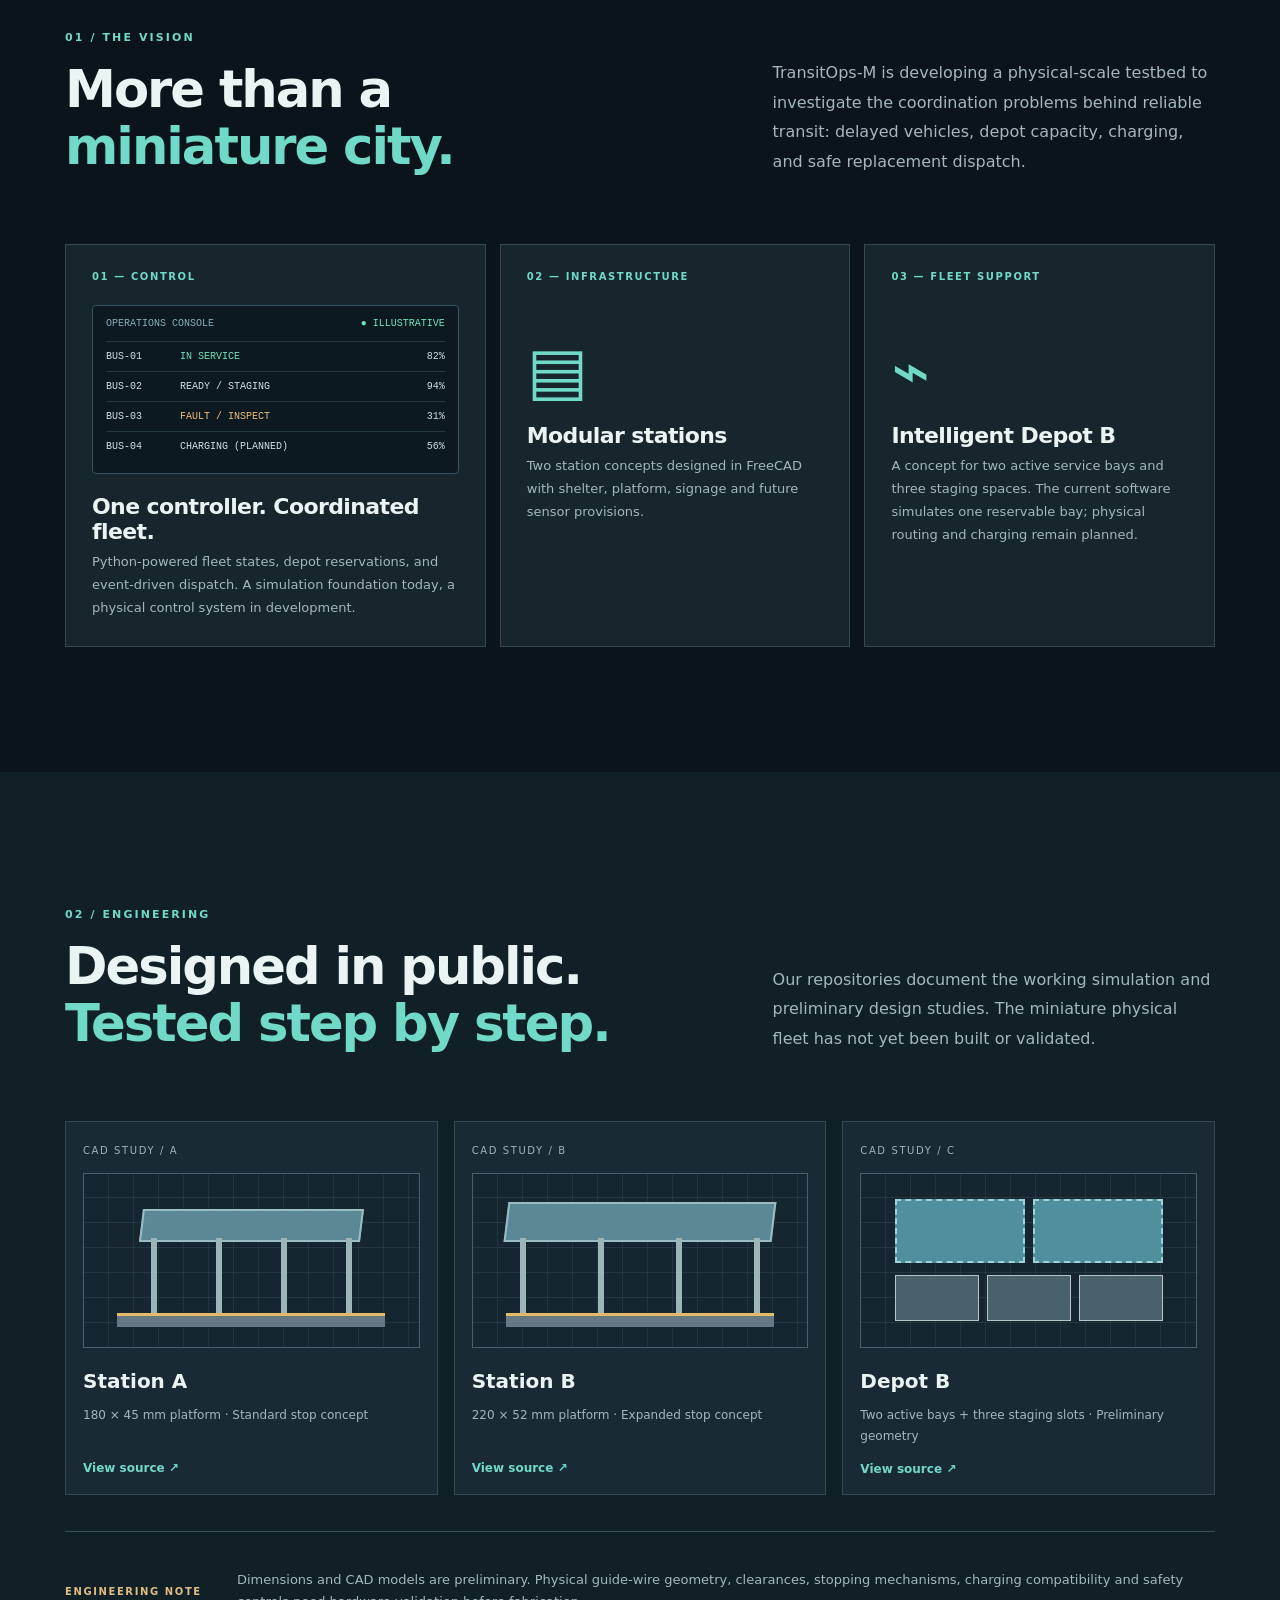
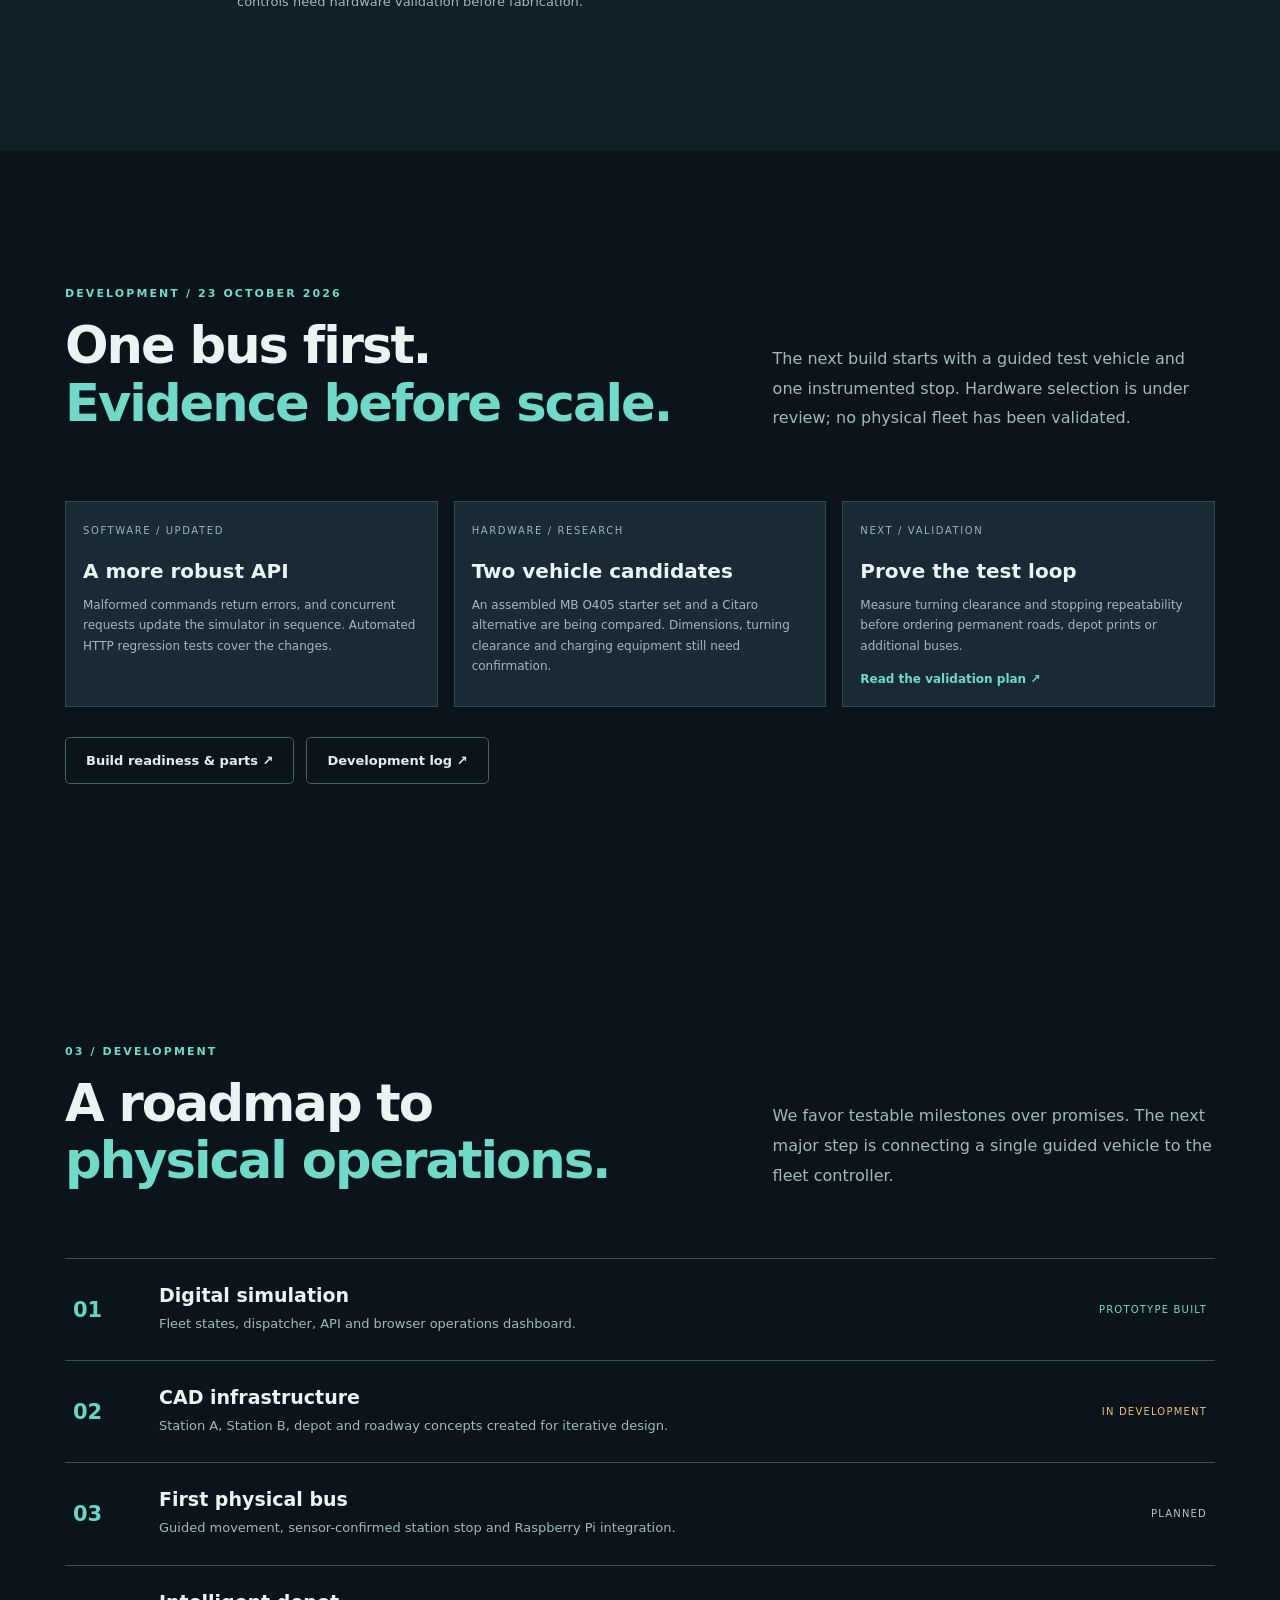
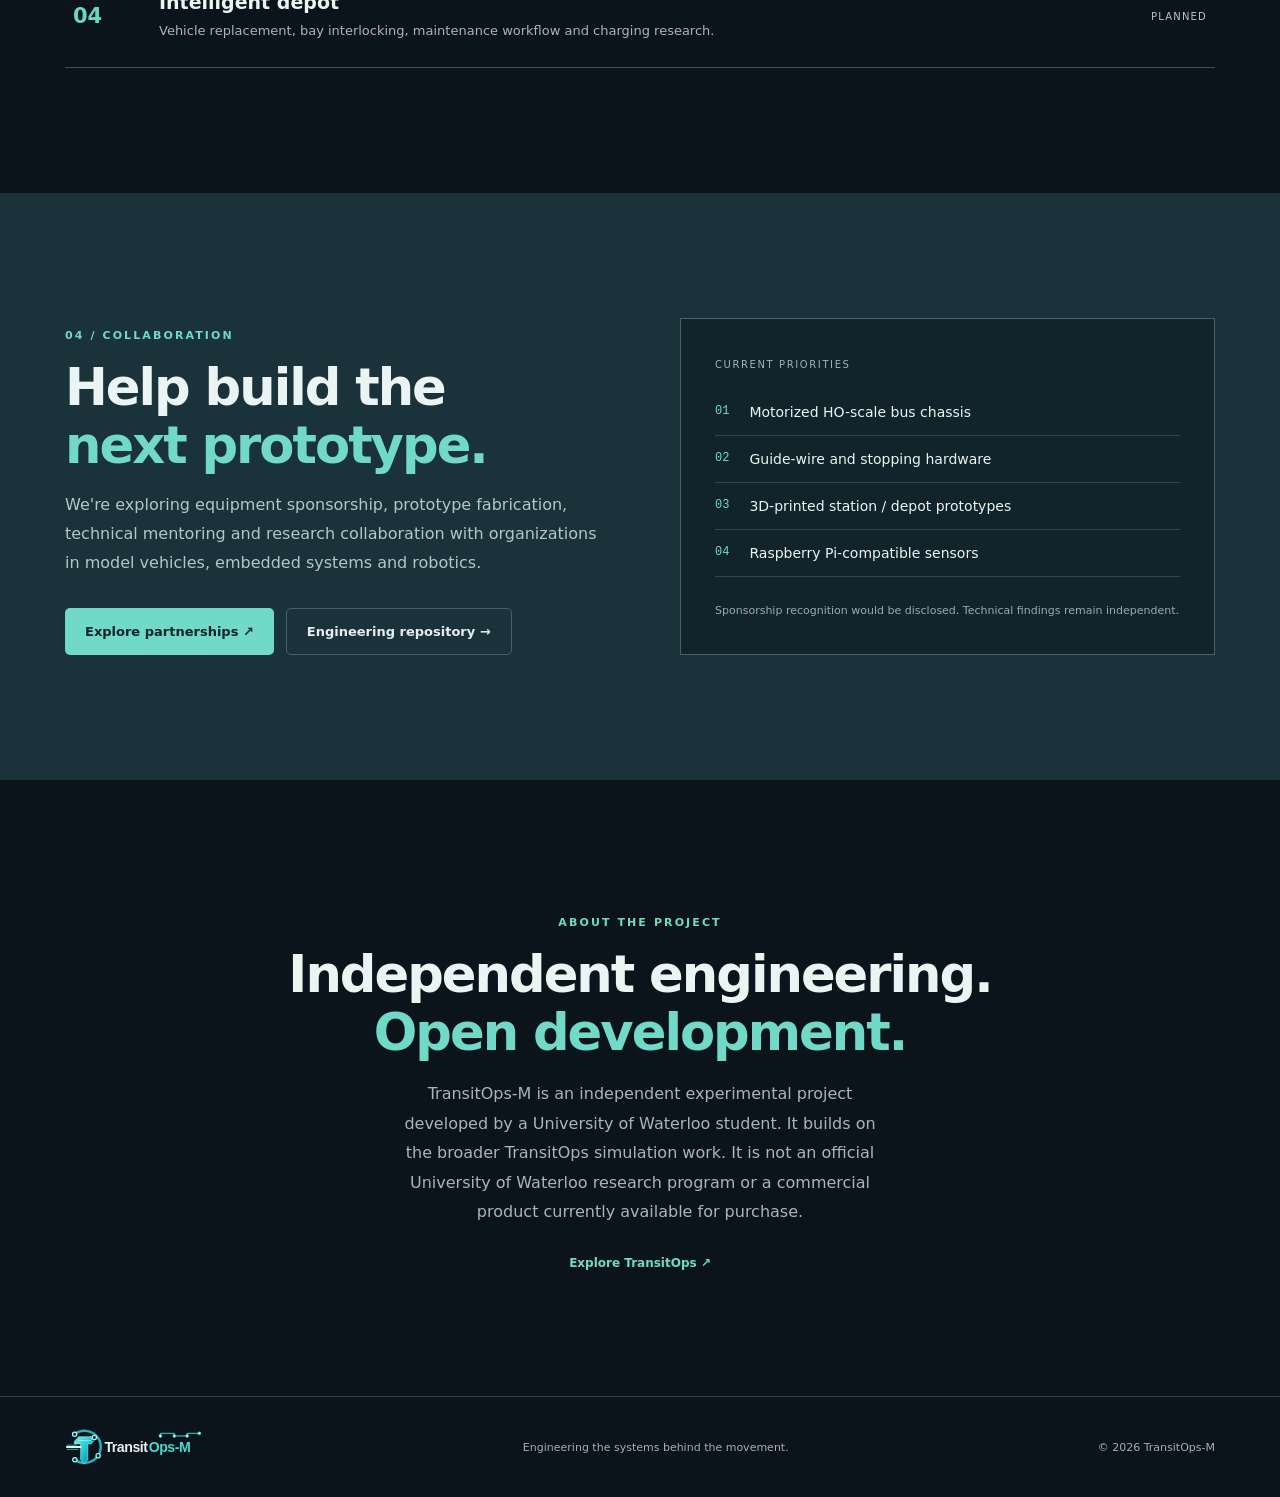
==== commit 3aa5c006: "Remove public financial details and audience statistic; document controller findings" ====
--- a/website/index.html
+++ b/website/index.html
@@ -39,7 +39,7 @@
 <div class="technical-note"><span>ENGINEERING NOTE</span><p>Dimensions and CAD models are preliminary. Physical guide-wire geometry, clearances, stopping mechanisms, charging compatibility and safety controls need hardware validation before fabrication.</p></div></div></section>
 <section class="section container" id="progress" aria-labelledby="progress-heading">
 <div class="section-intro"><div><p class="eyebrow">DEVELOPMENT / 23 OCTOBER 2026</p><h2 id="progress-heading">One bus first.<br><em>Evidence before scale.</em></h2></div><p>The next build starts with a guided test vehicle and one instrumented stop. Hardware selection is under review; no physical fleet has been validated.</p></div>
-<div class="build-grid"><article><span>SOFTWARE / UPDATED</span><h3>A more robust API</h3><p>Malformed commands return errors, and concurrent requests update the simulator in sequence. Automated HTTP regression tests cover the changes.</p></article><article><span>HARDWARE / RESEARCH</span><h3>Two vehicle candidates</h3><p>An assembled MB O405 starter set and a Citaro alternative are being compared. Delivered cost, dimensions and charging equipment still need confirmation.</p></article><article><span>NEXT / VALIDATION</span><h3>Prove the test loop</h3><p>Measure turning clearance and stopping repeatability before ordering permanent roads, depot prints or additional buses.</p><a href="./purchasing.html">Read the purchasing plan ↗</a></article></div>
+<div class="build-grid"><article><span>SOFTWARE / UPDATED</span><h3>A more robust API</h3><p>Malformed commands return errors, and concurrent requests update the simulator in sequence. Automated HTTP regression tests cover the changes.</p></article><article><span>HARDWARE / RESEARCH</span><h3>Two vehicle candidates</h3><p>An assembled MB O405 starter set and a Citaro alternative are being compared. Dimensions, turning clearance and charging equipment still need confirmation.</p></article><article><span>NEXT / VALIDATION</span><h3>Prove the test loop</h3><p>Measure turning clearance and stopping repeatability before ordering permanent roads, depot prints or additional buses.</p><a href="./purchasing.html">Read the validation plan ↗</a></article></div>
 <div class="actions"><a class="button outline" href="./purchasing.html">Build readiness &amp; parts ↗</a><a class="button outline" href="https://github.com/Tophacks/TransitOps-M/blob/main/docs/DEVELOPMENT_LOG.md">Development log ↗</a></div>
 </section>
 <section class="section container" id="roadmap"><div class="section-intro"><div><p class="eyebrow">03 / DEVELOPMENT</p><h2>A roadmap to<br><em>physical operations.</em></h2></div><p>We favor testable milestones over promises. The next major step is connecting a single guided vehicle to the fleet controller.</p></div>
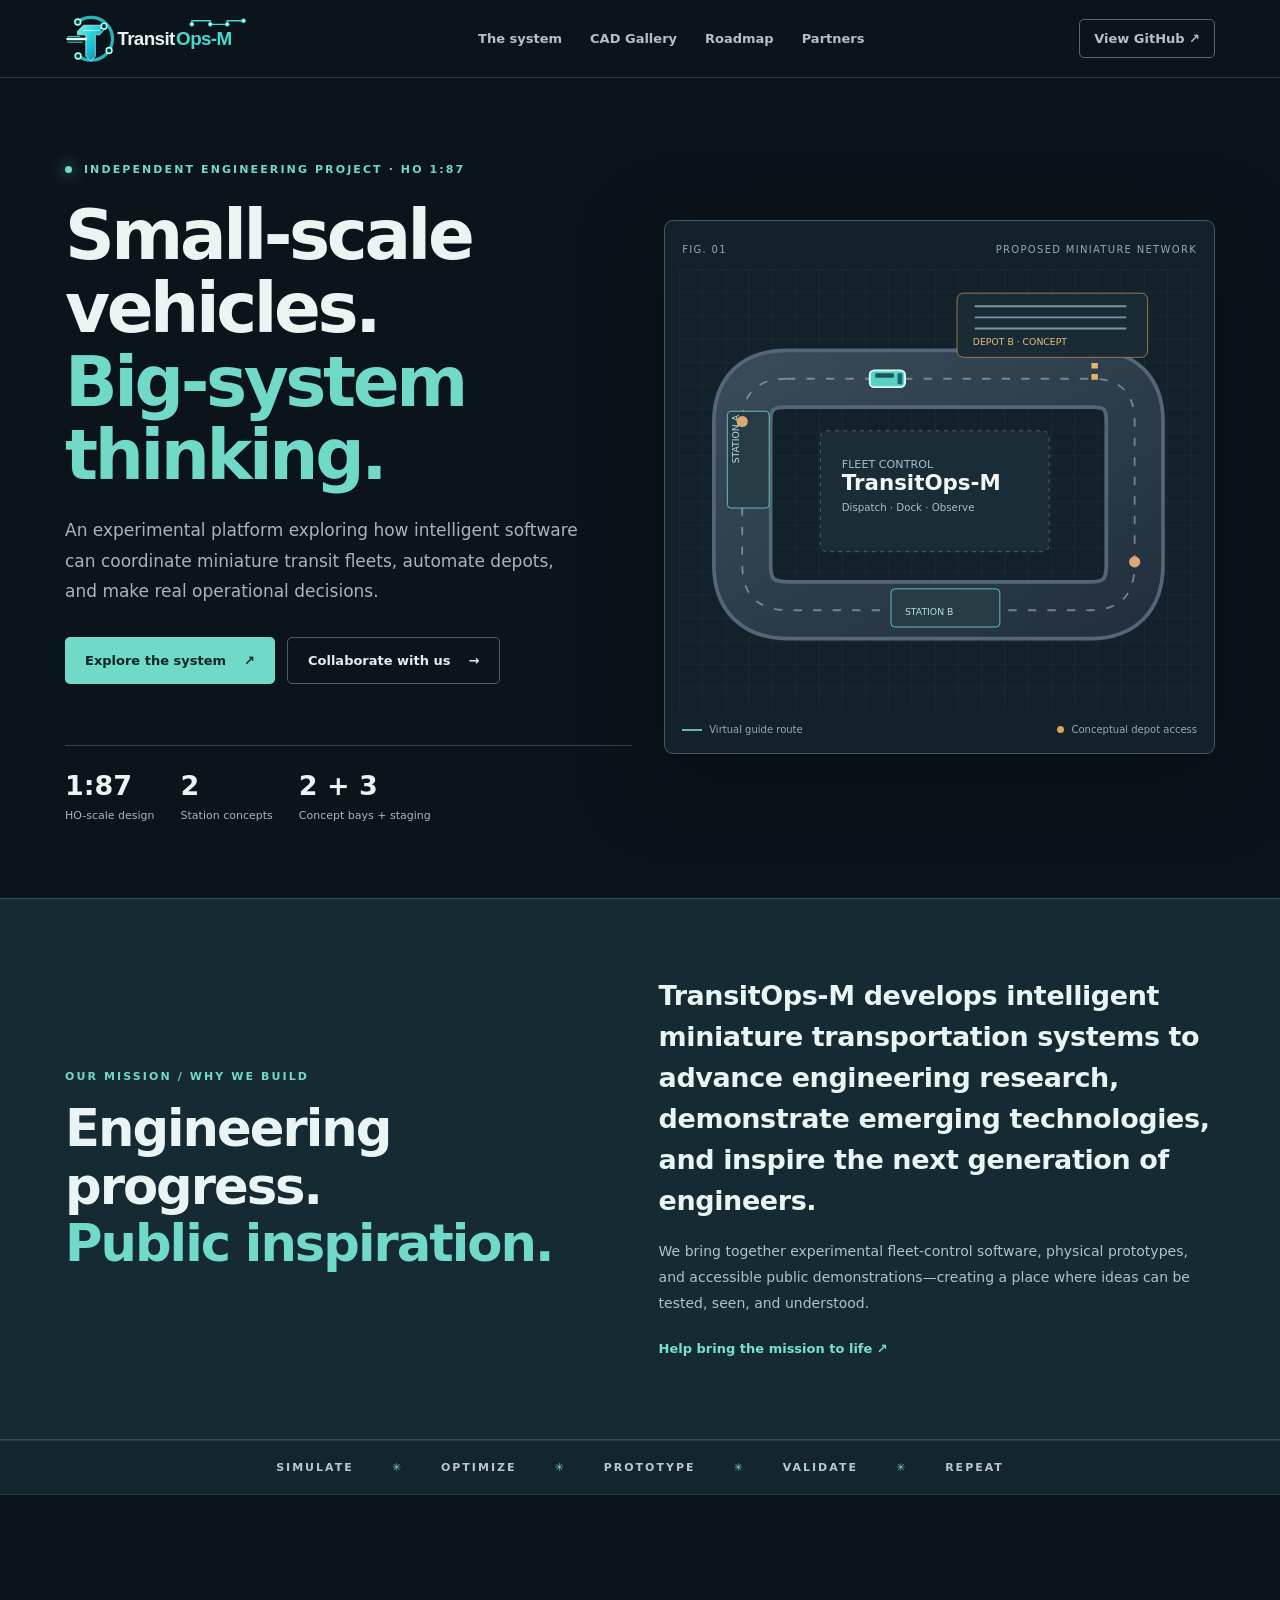
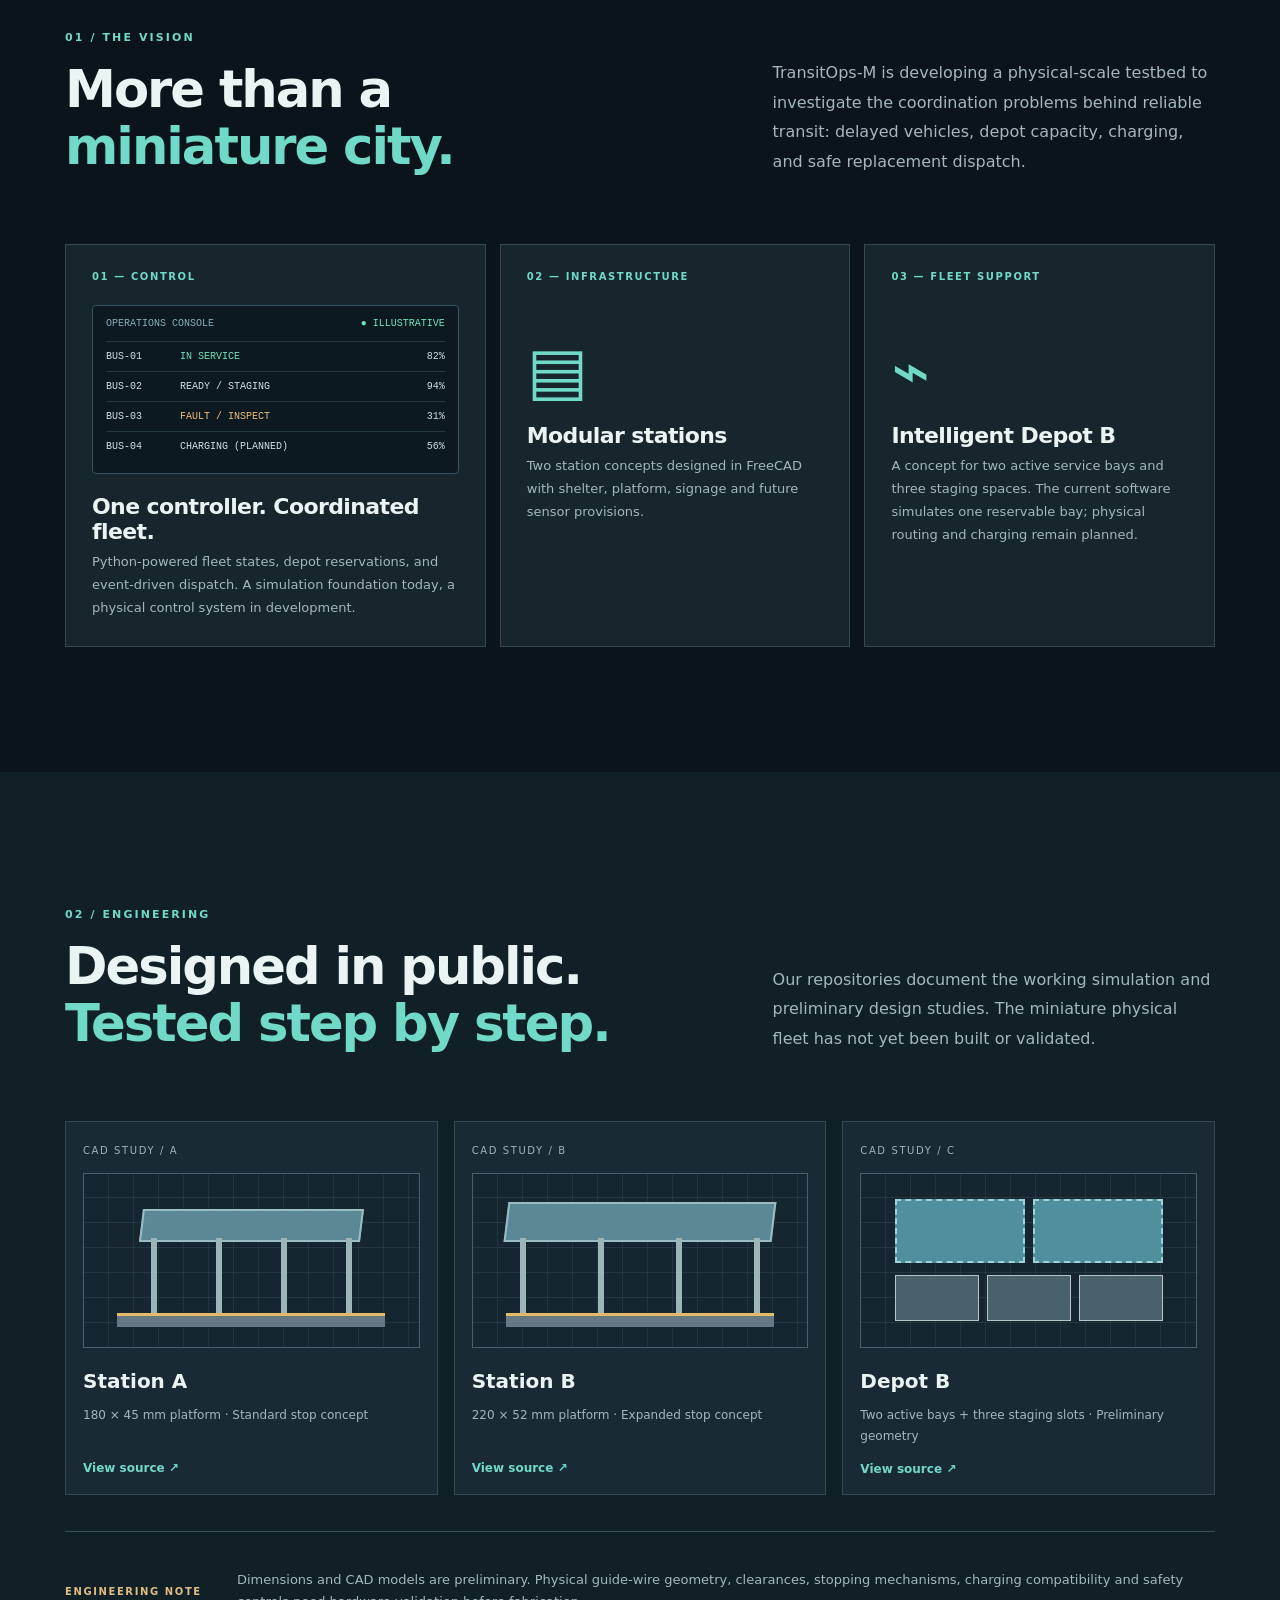
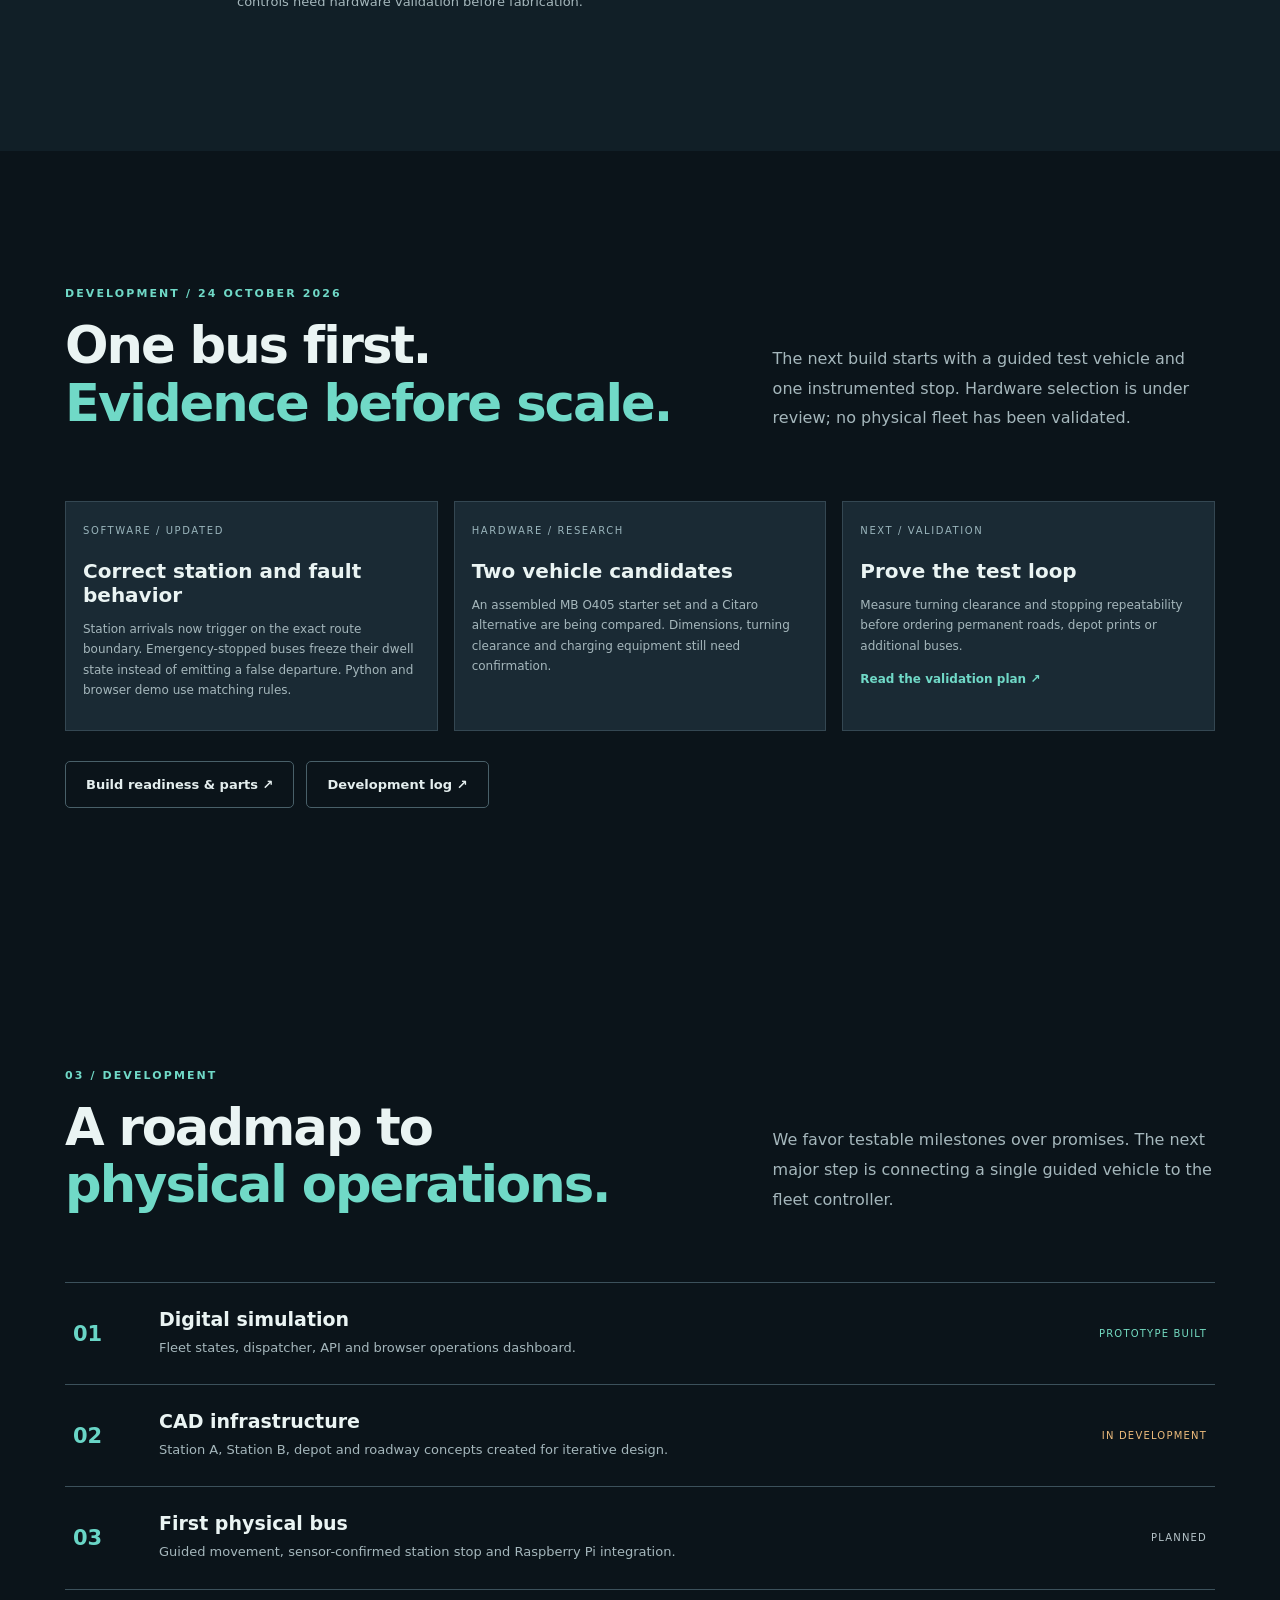
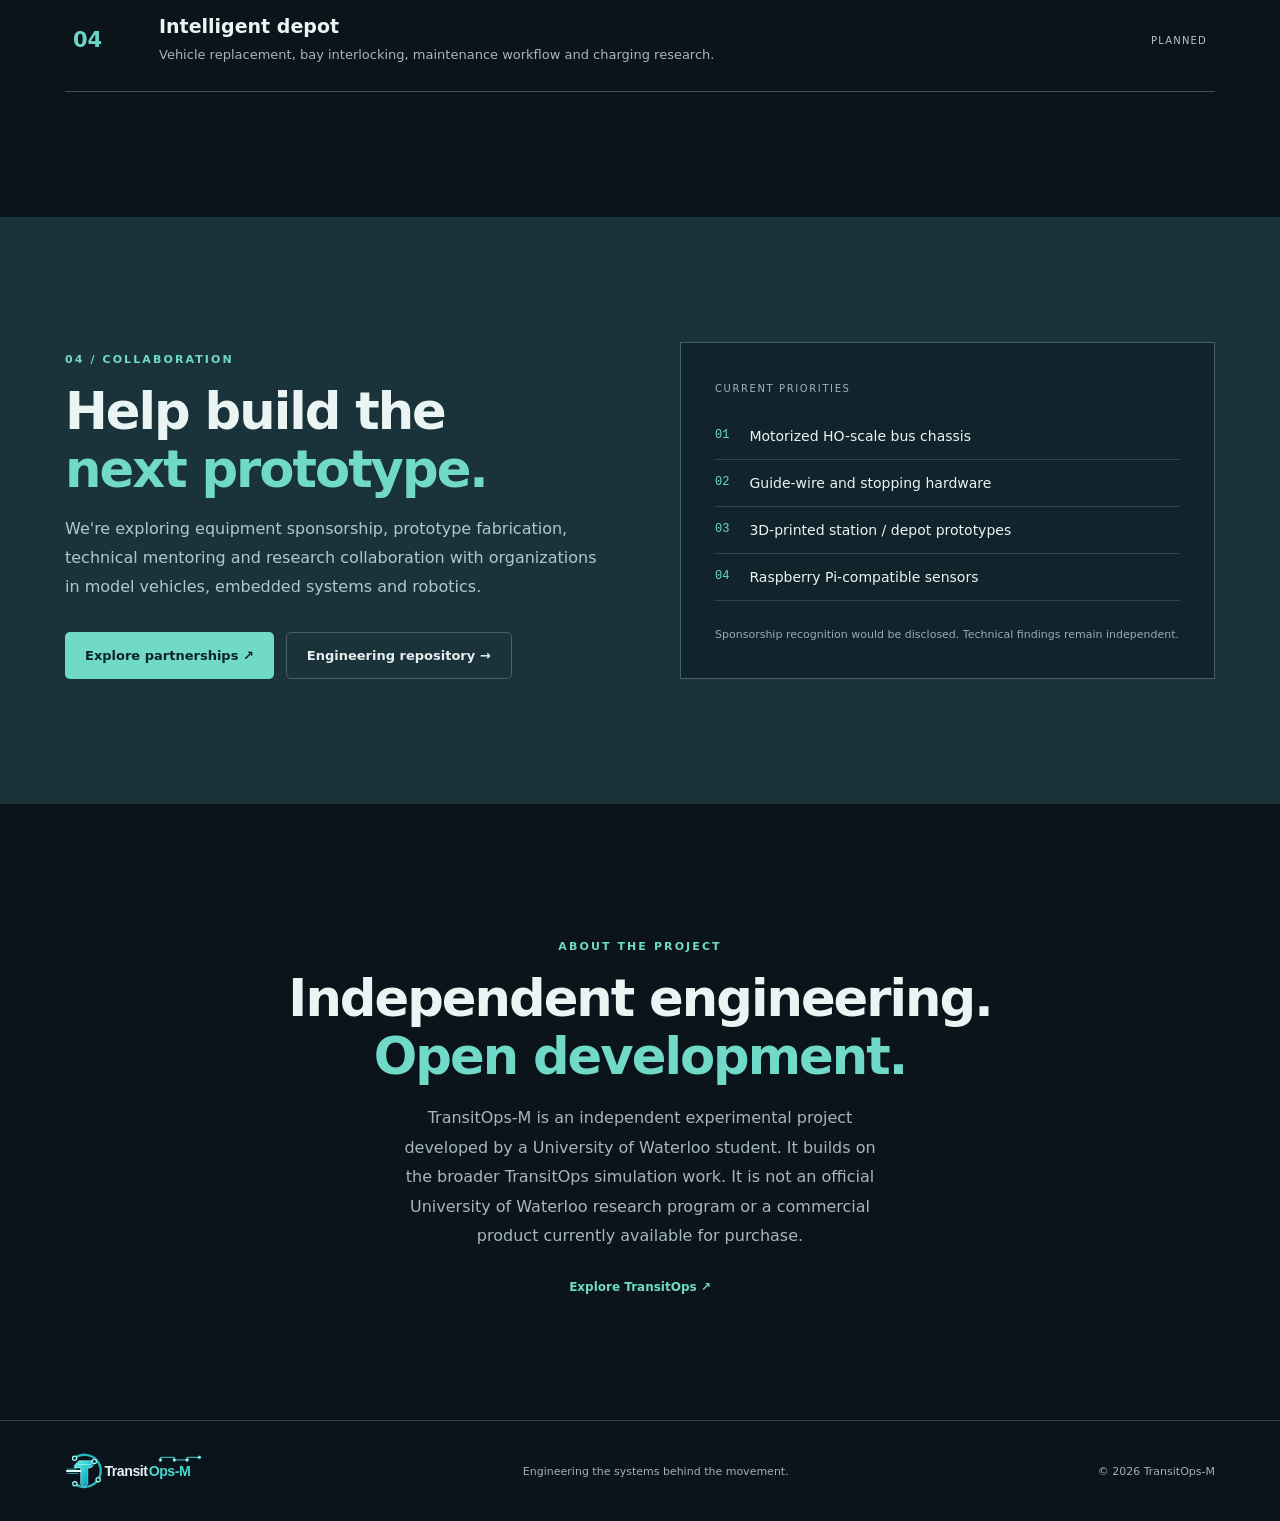
==== commit 5c6e64b9: "Publish corrected simulator behavior" ====
--- a/website/index.html
+++ b/website/index.html
@@ -38,8 +38,8 @@
 <article><span>CAD STUDY / C</span><div class="schematic depot"><div class="depot-top"><i></i><i></i></div><div class="depot-bottom"><i></i><i></i><i></i></div></div><h3>Depot B</h3><p>Two active bays + three staging slots · Preliminary geometry</p><a href="./cad.html">View source ↗</a></article></div>
 <div class="technical-note"><span>ENGINEERING NOTE</span><p>Dimensions and CAD models are preliminary. Physical guide-wire geometry, clearances, stopping mechanisms, charging compatibility and safety controls need hardware validation before fabrication.</p></div></div></section>
 <section class="section container" id="progress" aria-labelledby="progress-heading">
-<div class="section-intro"><div><p class="eyebrow">DEVELOPMENT / 23 OCTOBER 2026</p><h2 id="progress-heading">One bus first.<br><em>Evidence before scale.</em></h2></div><p>The next build starts with a guided test vehicle and one instrumented stop. Hardware selection is under review; no physical fleet has been validated.</p></div>
-<div class="build-grid"><article><span>SOFTWARE / UPDATED</span><h3>A more robust API</h3><p>Malformed commands return errors, and concurrent requests update the simulator in sequence. Automated HTTP regression tests cover the changes.</p></article><article><span>HARDWARE / RESEARCH</span><h3>Two vehicle candidates</h3><p>An assembled MB O405 starter set and a Citaro alternative are being compared. Dimensions, turning clearance and charging equipment still need confirmation.</p></article><article><span>NEXT / VALIDATION</span><h3>Prove the test loop</h3><p>Measure turning clearance and stopping repeatability before ordering permanent roads, depot prints or additional buses.</p><a href="./purchasing.html">Read the validation plan ↗</a></article></div>
+<div class="section-intro"><div><p class="eyebrow">DEVELOPMENT / 24 OCTOBER 2026</p><h2 id="progress-heading">One bus first.<br><em>Evidence before scale.</em></h2></div><p>The next build starts with a guided test vehicle and one instrumented stop. Hardware selection is under review; no physical fleet has been validated.</p></div>
+<div class="build-grid"><article><span>SOFTWARE / UPDATED</span><h3>Correct station and fault behavior</h3><p>Station arrivals now trigger on the exact route boundary. Emergency-stopped buses freeze their dwell state instead of emitting a false departure. Python and browser demo use matching rules.</p></article><article><span>HARDWARE / RESEARCH</span><h3>Two vehicle candidates</h3><p>An assembled MB O405 starter set and a Citaro alternative are being compared. Dimensions, turning clearance and charging equipment still need confirmation.</p></article><article><span>NEXT / VALIDATION</span><h3>Prove the test loop</h3><p>Measure turning clearance and stopping repeatability before ordering permanent roads, depot prints or additional buses.</p><a href="./purchasing.html">Read the validation plan ↗</a></article></div>
 <div class="actions"><a class="button outline" href="./purchasing.html">Build readiness &amp; parts ↗</a><a class="button outline" href="https://github.com/Tophacks/TransitOps-M/blob/main/docs/DEVELOPMENT_LOG.md">Development log ↗</a></div>
 </section>
 <section class="section container" id="roadmap"><div class="section-intro"><div><p class="eyebrow">03 / DEVELOPMENT</p><h2>A roadmap to<br><em>physical operations.</em></h2></div><p>We favor testable milestones over promises. The next major step is connecting a single guided vehicle to the fleet controller.</p></div>
